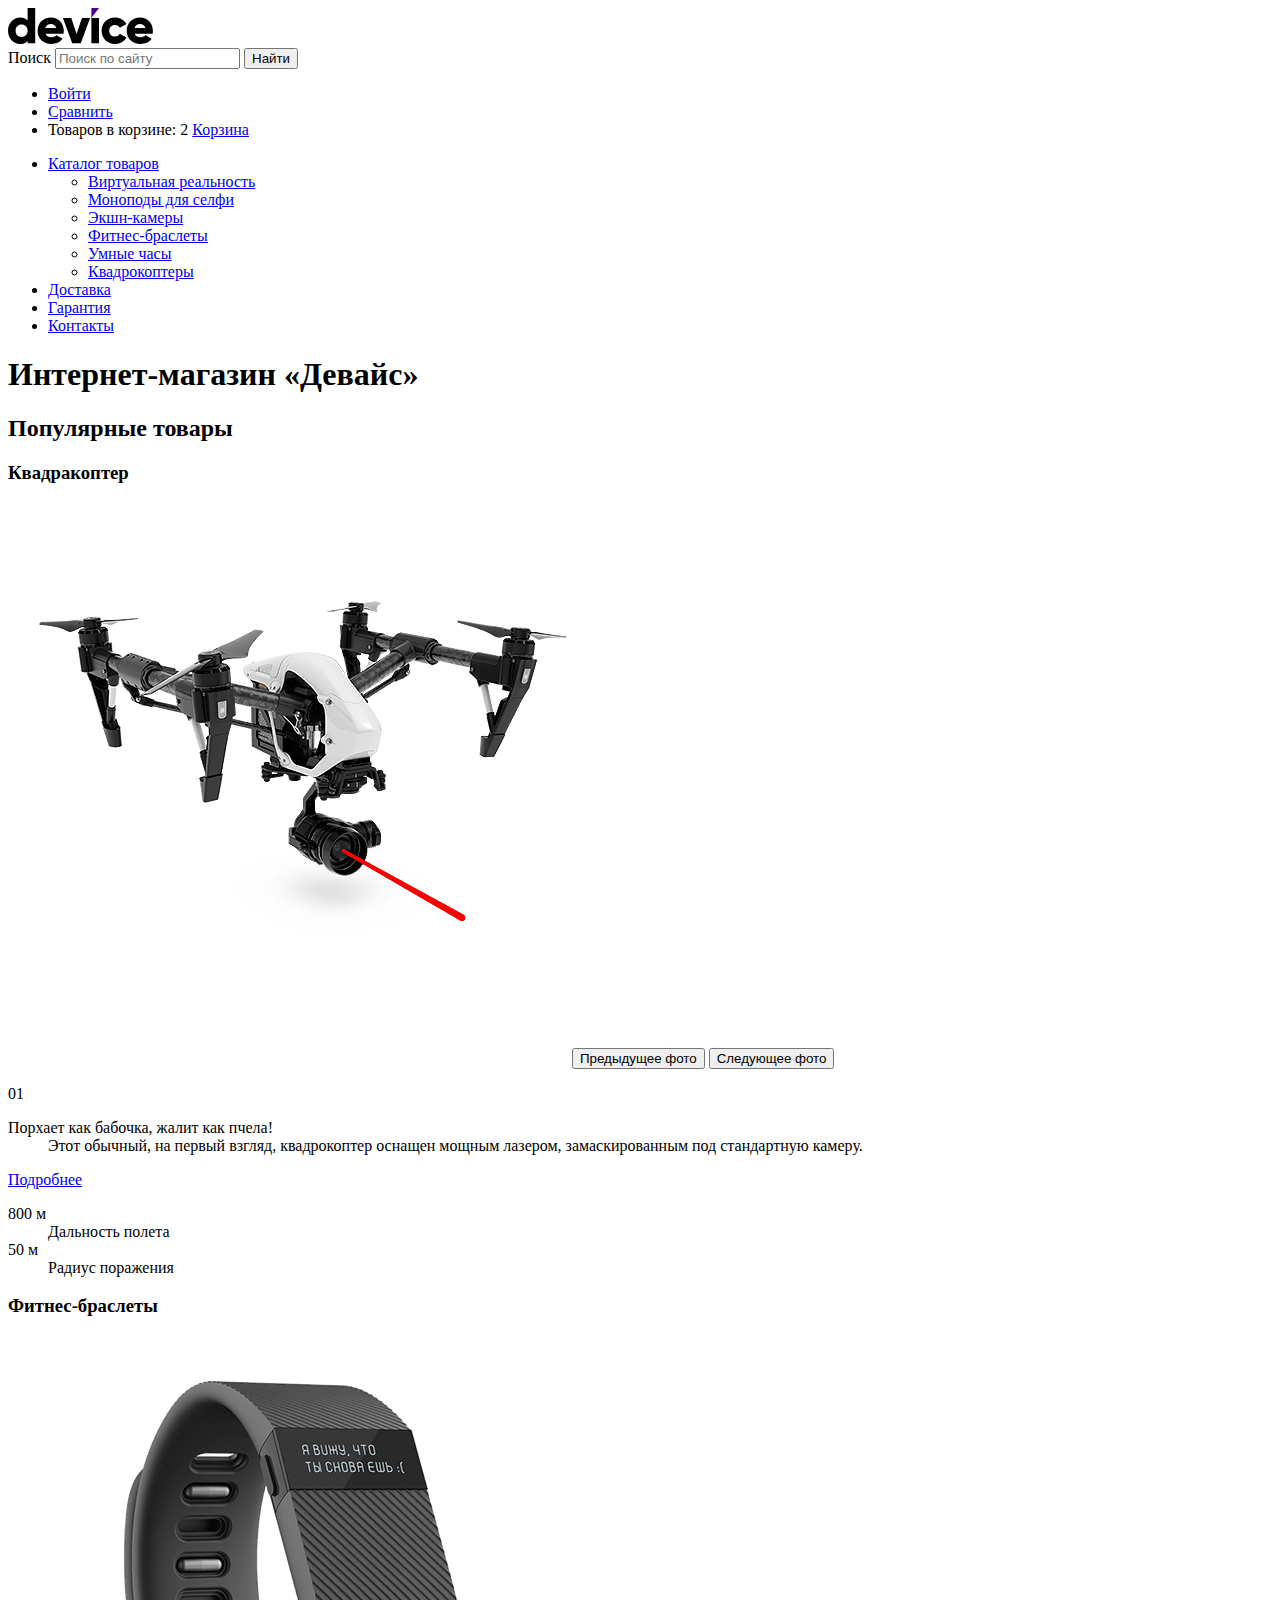
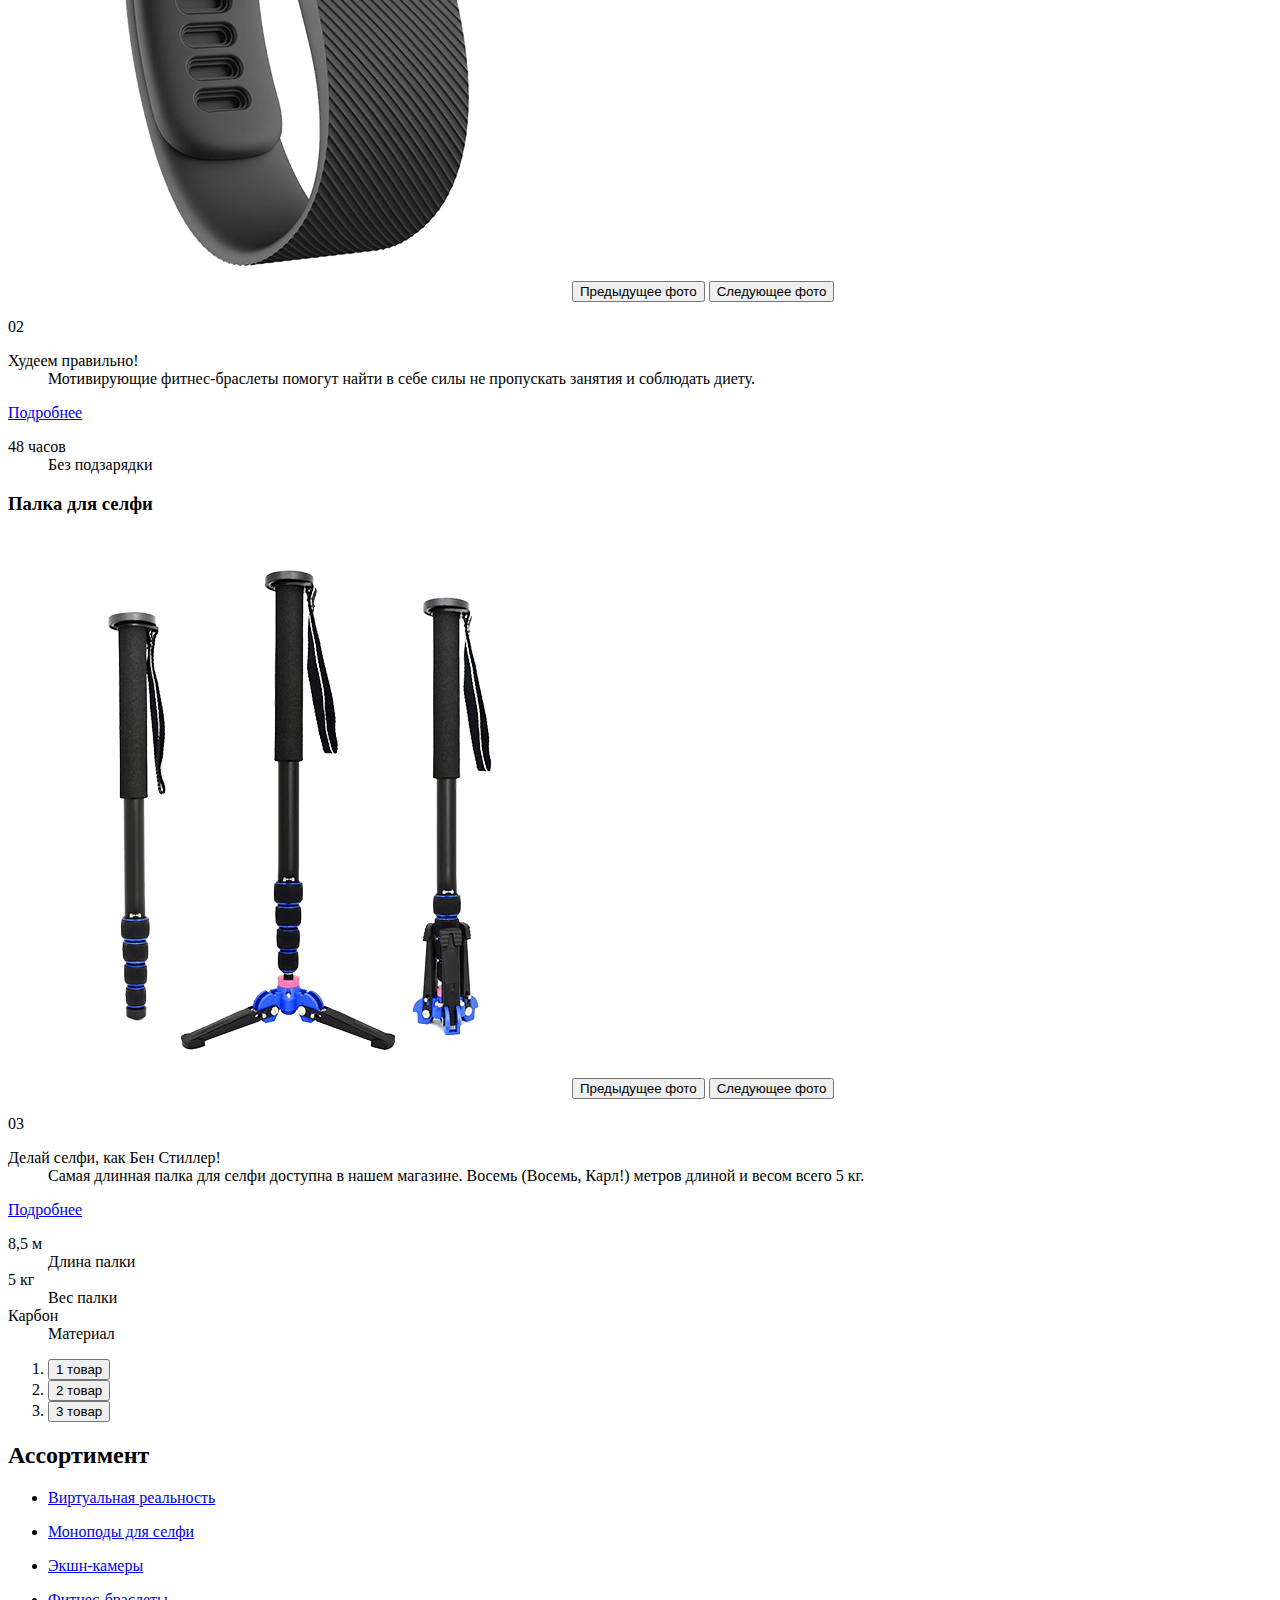
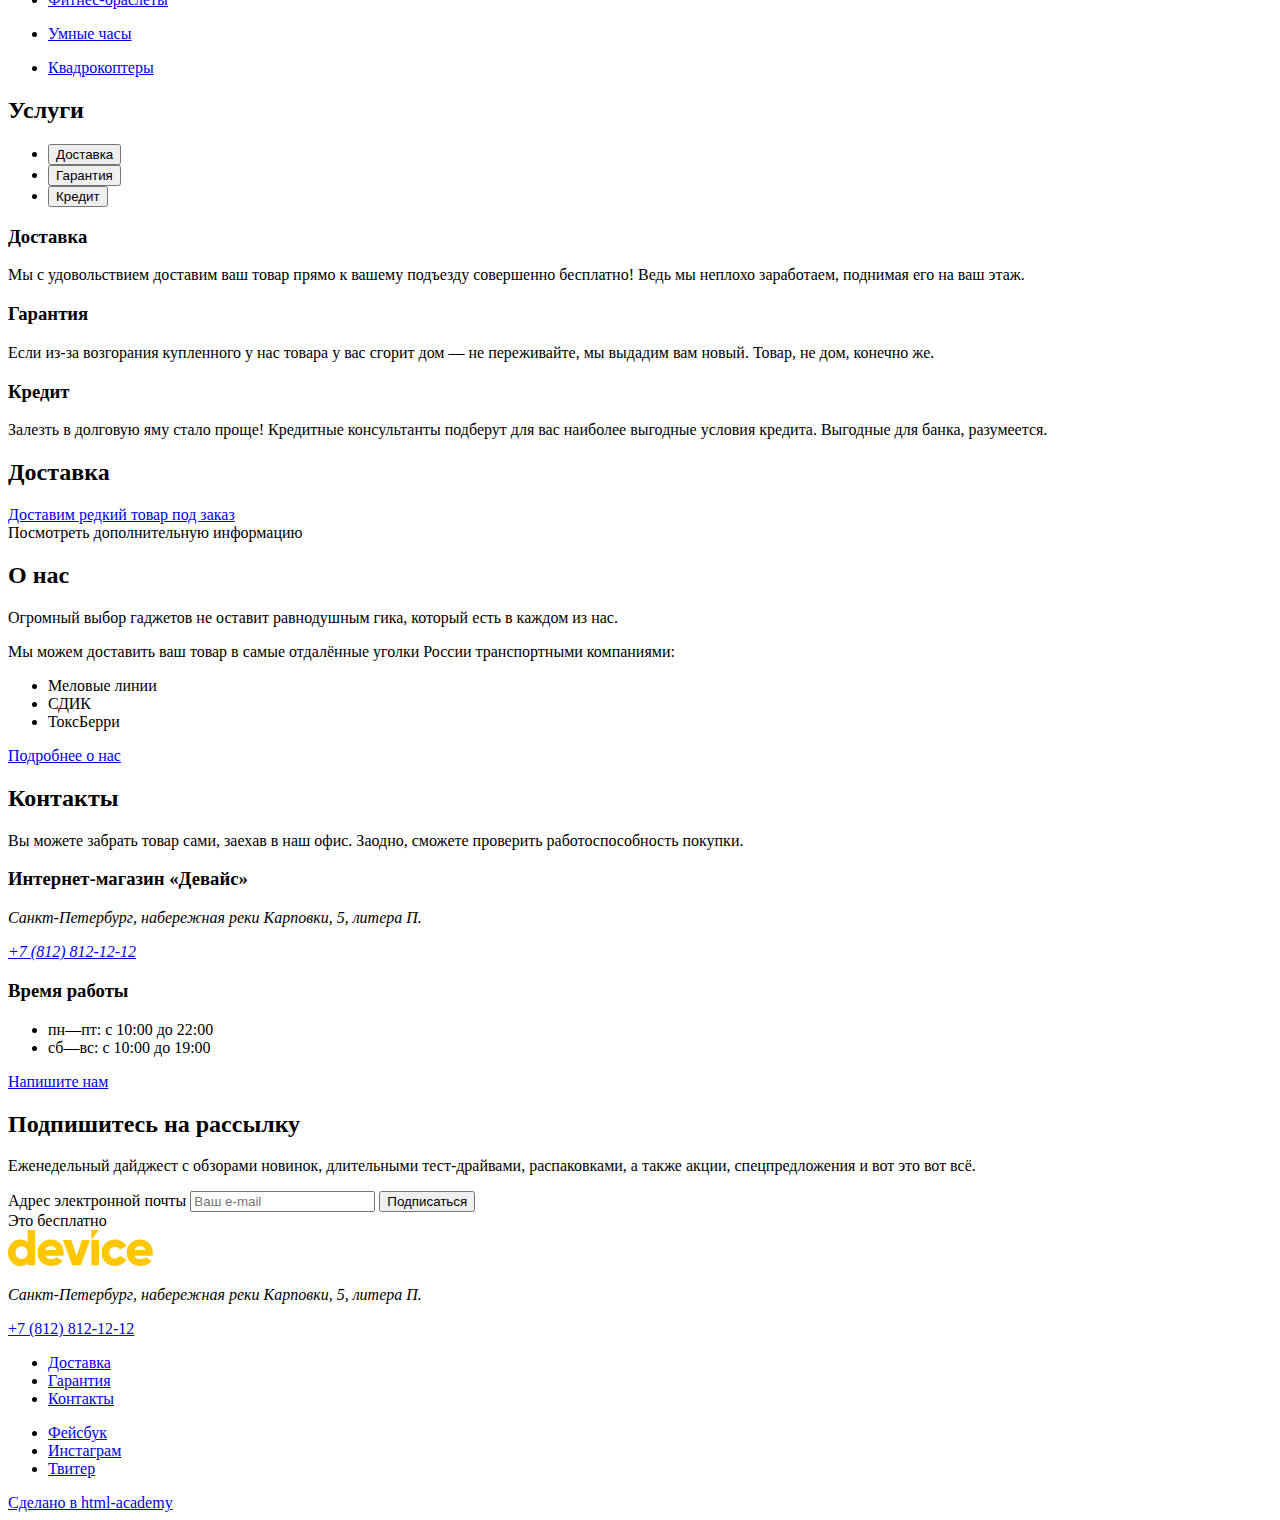
==== index.html @ a1a58273 "Графика для всех страниц" ====
<!DOCTYPE html>
<html lang="ru">

<head>
  <meta charset="utf-8">
  <title>HTML Academy: Девайс</title>
</head>

<body>
  <header class="page-header">
    <div class="header-logo">
      <img class="header-logo__img" src="images/icon/logo.svg" width="145" height="36" alt="Device">
    </div>
    <form class="search-form" action="https://echo.htmlacademy.ru/" method="post">
      <label class="visually-hidden" for="search">Поиск</label>
      <input class="search-form__input" id="search" type="text" name="search-input" placeholder="Поиск по сайту">
      <button class="search-form__btn" type="submit">Найти</button>
    </form>
    <ul class="nav-user">
      <li class="nav-user__item">
        <a class="nav-user__link" href="#">Войти</a>
      </li>
      <li class="nav-user__item">
        <a class="nav-user__link" href="#">Сравнить</a>
      </li>
      <li class="nav-user__item">
        <span class="visually-hidden">Товаров в корзине:</span>
        <span class="nav-user__basket-count">2</span>
        <a class="nav-user__link" href="#">Корзина</a>
      </li>
    </ul>

    <nav class="main-nav">
      <ul class="main-nav__list">
        <li class="main-nav__item">
          <a class="main-nav__link" href="#">Каталог товаров</a>
          <ul class="sub-nav">
            <li class="sub-nav__item">
              <a class="sub-nav__link" href="#">Виртуальная реальность</a>
            </li>
            <li class="sub-nav__item">
              <a class="sub-nav__link" href="#">Моноподы для cелфи</a>
            </li>
            <li class="sub-nav__item">
              <a class="sub-nav__link" href="#">Экшн-камеры</a>
            </li>
            <li class="sub-nav__item">
              <a class="sub-nav__link" href="#">Фитнес-браслеты</a>
            </li>
            <li class="sub-nav__item">
              <a class="sub-navigation-link" href="#">Умные часы</a>
            </li>
            <li class="sub-nav__item">
              <a class="sub-nav__link" href="#">Квадрокоптеры</a>
            </li>
          </ul>
        </li>
        <li class="main-nav__item">
          <a class="main-nav__link" href="#">Доставка</a>
        </li>
        <li class="main-nav__item">
          <a class="main-nav__link" href="#">Гарантия</a>
        </li>
        <li class="main-nav__item">
          <a class="main-nav__link" href="#">Контакты</a>
        </li>
      </ul>
    </nav>
  </header>

  <main class="main">
    <h1 class="visually-hidden">Интернет-магазин «Девайс»</h1>

    <section class="product-slider">
      <h2 class="visually-hidden">Популярные товары</h2>

      <section class="slider-card">
        <h3 class="visually-hidden">Квадракоптер</h3>
        <div class="slider-card__galery">
          <img class="slider-card__img" src="images/item/quadrocopter.png" width="560" height="560" alt="квадрокоптер">
          <button class="slider-card__btn slider-card__btn_prev" type="button">
            <span class="visually-hidden">Предыдущее фото</span>
          </button>
          <button class="slider-card__btn slider-card__btn_next" type="button">
            <span class="visually-hidden">Следующее фото</span>
          </button>
        </div>
        <div class="slider-card__info">
          <p class="slider-card__number">01</p>
          <dl class="slider-card__description">
            <dt>Порхает как бабочка, жалит как пчела!</dt>
            <dd>Этот обычный, на первый взгляд, квадрокоптер оснащен мощным лазером, замаскированным под стандартную
              камеру.</dd>
          </dl>

          <a class="slider-card__link btn" href="#">Подробнее</a>

          <dl class="slider-card__feature">
            <dt>800 м</dt>
            <dd>Дальность полета</dd>
            <dt>50 м</dt>
            <dd>Радиус поражения</dd>
          </dl>
        </div>
      </section>

      <section class="slider-card">
        <h3 class="visually-hidden">Фитнес-браслеты</h3>
        <div class="slider-card__galery">
          <img class="slider-card__img" src="images/item/watch.png" width="560" height="560" alt="Фитнес-браслет">
          <button class="slider-card__btn slider-card__btn_prev" type="button">
            <span class="visually-hidden">Предыдущее фото</span>
          </button>
          <button class="slider-card__btn slider-card__btn_next" type="button">
            <span class="visually-hidden">Следующее фото</span>
          </button>
        </div>
        <div class="slider-card__info">
          <p class="slider-card__number">02</p>
          <dl class="slider-card__description">
            <dt>Худеем правильно!</dt>
            <dd>Мотивирующие фитнес-браслеты помогут найти в себе силы не пропускать занятия и соблюдать диету.</dd>
          </dl>

          <a class="slider-card__link btn" href="#">Подробнее</a>

          <dl class="slider-card__feature">
            <dt>48 часов</dt>
            <dd>Без подзарядки</dd>
          </dl>
        </div>
      </section>

      <section class="slider-card">
        <h3 class="visually-hidden">Палка для селфи</h3>
        <div class="slider-card__galery">
          <img class="slider-card__img" src="images/item/selfie-stick.png" width="560" height="560" alt="Селфи-палка">
          <button class="slider-card__btn slider-card__btn_prev" type="button">
            <span class="visually-hidden">Предыдущее фото</span>
          </button>
          <button class="slider-card__btn slider-card__btn_next" type="button">
            <span class="visually-hidden">Следующее фото</span>
          </button>
        </div>
        <div class="slider-card__info">
          <p class="slider-card__number">03</p>
          <dl class="slider-card__description">
            <dt>Делай селфи, как Бен Стиллер! </dt>
            <dd>Самая длинная палка для селфи доступна в нашем магазине. Восемь (Восемь, Карл!) метров длиной и весом
              всего 5 кг.</dd>
          </dl>

          <a class="slider-card__link" href="#">Подробнее</a>

          <dl class="slider-card__feature">
            <dt>8,5 м</dt>
            <dd>Длина палки</dd>
            <dt>5 кг</dt>
            <dd>Вес палки</dd>
            <dt>Карбон</dt>
            <dd>Материал</dd>
          </dl>
        </div>
      </section>

      <div class="product-slider__nav">
        <ol class="product-slider__pagination">
          <li class="product-slider__pagination-item">
            <button class="product-slider__pagination-btn product-slider__pagination-btn_active" type="button">
              <span class="visually-hidden">1 товар</span>
            </button>
          </li>
          <li class="product-slider__pagination-item">
            <button class="product-slider__pagination-btn" type="button">
              <span class="visually-hidden">2 товар</span>
            </button>
          </li>
          <li class="product-slider__pagination-item">
            <button class="product-slider__pagination-btn" type="button">
              <span class="visually-hidden">3 товар</span>
            </button>
          </li>
        </ol>
      </div>
    </section>

    <section class="assortiment">
      <h2 class="visually-hidden">Ассортимент</h2>
      <ul class="assortiment__list">
        <li class="assortiment__item">
          <a class="assortiment__link" href="#">
            <p class="assortiment__text">Виртуальная реальность</p>
          </a>
        </li>
        <li class="assortiment__item">
          <a class="assortiment__link" href="#">
            <p class="assortiment__text">Моноподы для селфи</p>
          </a>
        </li>
        <li class="assortiment__item">
          <a class="assortiment__link" href="#">
            <p class="assortiment__text">Экшн-камеры</p>
          </a>
        </li>
        <li class="assortiment__item">
          <a class="assortiment__link" href="#">
            <p class="assortiment__text">Фитнес-браслеты</p>
          </a>
        </li>
        <li class="assortiment__item">
          <a class="assortiment__link" href="#">
            <p class="assortiment__text">Умные часы</p>
          </a>
        </li>
        <li class="assortiment__item">
          <a class="assortiment__link" href="#">
            <p class="assortiment__text">Квадрокоптеры</p>
          </a>
        </li>
      </ul>
    </section>

    <section class="services">
      <h2 class="visually-hidden">Услуги</h2>
      <ul class="services__list">
        <li class="services__item">
          <button class="services__btn services__btn_active" type="button">Доставка</button>
        </li>
        <li class="services__item">
          <button class="services__btn" type="button">Гарантия</button>
        </li>
        <li class="services__item">
          <button class="services__btn" type="button">Кредит</button>
        </li>
      </ul>

      <div class="services__content">
        <section class="service-about">
          <h3 class="service-about__title">Доставка</h3>
          <p class="service-about__text">Мы с удовольствием доставим ваш товар прямо к вашему подъезду совершенно
            бесплатно! Ведь мы неплохо заработаем, поднимая его на ваш этаж.</p>
        </section>
        <section class="service-about">
          <h3 class="service-about__title">Гарантия</h3>
          <p class="service-about__text">Если из-за возгорания купленного у нас товара у вас сгорит дом — не
            переживайте, мы выдадим вам новый. Товар, не дом, конечно же.</p>
        </section>
        <section class="service-about">
          <h3 class="service-about__title">Кредит</h3>
          <p class="service-about__text">Залезть в долговую яму стало проще! Кредитные консультанты подберут для вас
            наиболее выгодные условия кредита. Выгодные для банка, разумеется.</p>
        </section>
      </div>
    </section>

    <section class="delivery">
      <h2 class="visually-hidden">Доставка</h2>
      <a class="delivery__btn" href="#">Доставим редкий товар под заказ</a>
      <div class="delivery__info-icon">
        <span class="visually-hidden">Посмотреть дополнительную информацию</span>
      </div>
    </section>

    <section class="about-us">
      <h2 class="about-us__title">О нас</h2>
      <p class="about-us__text">Огромный выбор гаджетов не оставит равнодушным гика, который есть в каждом из нас.</p>
      <p class="about-us__text">Мы можем доставить ваш товар в самые отдалённые уголки России транспортными компаниями:
      </p>
      <ul class="about-us__list">
        <li class="about-us__item">Меловые линии</li>
        <li class="about-us__item">СДИК</li>
        <li class="about-us__item">ТоксБерри</li>
      </ul>
      <a class="about-us__link btn" href="#">Подробнее о нас</a>
    </section>

    <section class="contacts">
      <h2 class="contacts__title">Контакты</h2>
      <p class="contacts__text">Вы можете забрать товар сами, заехав в наш офис. Заодно, сможете проверить
        работоспособность покупки.</p>
      <h3 class="contacts__subtitle">Интернет-магазин «Девайс»</h3>
      <address class="contacts__address">
        <p class="contacts__text">Санкт-Петербург, набережная реки Карповки, 5, литера П.</p>
        <a class="contacts__phone" href="tel:88128121212">+7 (812) 812-12-12</a>
      </address>
      <h3 class="contacts__subtitle">Время работы</h3>
      <ul class="contacts__schedule">
        <li class="contacts__schedule-item">пн—пт: с 10:00 до 22:00</li>
        <li class="contacts__schedule-item">сб—вс: с 10:00 до 19:00</li>
      </ul>
      <a class="contacts__link btn" href="#">Напишите нам</a>
    </section>

    <section class="subscription">
      <h2 class="subscription__title">Подпишитесь на рассылку</h2>
      <p class="subscription__text">Еженедельный дайджест с обзорами новинок, длительными тест-драйвами, распаковками, а
        также акции, спецпредложения и вот это вот всё.</p>
      <form class="subscription__form" action="https://echo.htmlacademy.ru/" method="post">
        <label class="visually-hidden" for="email">Адрес электронной почты</label>
        <input class="subscription__input" id="email" type="email" name="appointmet-email" placeholder="Ваш e-mail">
        <button class="subscription__btn" type="submit">Подписаться</button>
      </form>
      <span class="subscription__info">Это бесплатно</span>
    </section>
  </main>

  <footer class="page-footer">
    <div class="footer-logo">
      <img class="footer-logo__img" src="images/icon/logo-footer-2.svg" width="145" height="36" alt="Device">
    </div>

    <address class="footer-address">
      <p class="footer-address__text">Санкт-Петербург, набережная реки Карповки, 5, литера П.</p>
    </address>
    <a class="footer-contacts-phone" href="tel:88128121212">+7 (812) 812-12-12</a>
    <nav class="footer-nav">
      <ul class="footer-nav__list">
        <li class="footer-nav__item">
          <a class="footer-nav__link" href="#">Доставка</a>
        </li>
        <li class="footer-nav__item">
          <a class="footer-nav__link" href="#">Гарантия</a>
        </li>
        <li class="footer-nav__item">
          <a class="footer-nav__link" href="#">Контакты</a>
        </li>
      </ul>
    </nav>

    <ul class="footer-social">
      <li class="footer-social__item">
        <a class="footer-social__btn" href="https://www.facebook.com/htmlacademy">
          <span class="visually-hidden">Фейсбук</span>
        </a>
      </li>
      <li class="footer-social__tem">
        <a class="footer-social__btn" href="https://www.instagram.com/htmlacademy/">
          <span class="visually-hidden">Инстаграм</span>
        </a>
      </li>
      <li class="footer-social__item">
        <a class="footer-social__btn" href="https://twitter.com/htmlacademy_ru">
          <span class="visually-hidden">Твитер</span>
        </a>
      </li>
    </ul>

    <a class="logo-academy" href="https://htmlacademy.ru/">
      <span class="visually-hidden">Сделано в html-academy</span>
    </a>
  </footer>

</body>

</html>
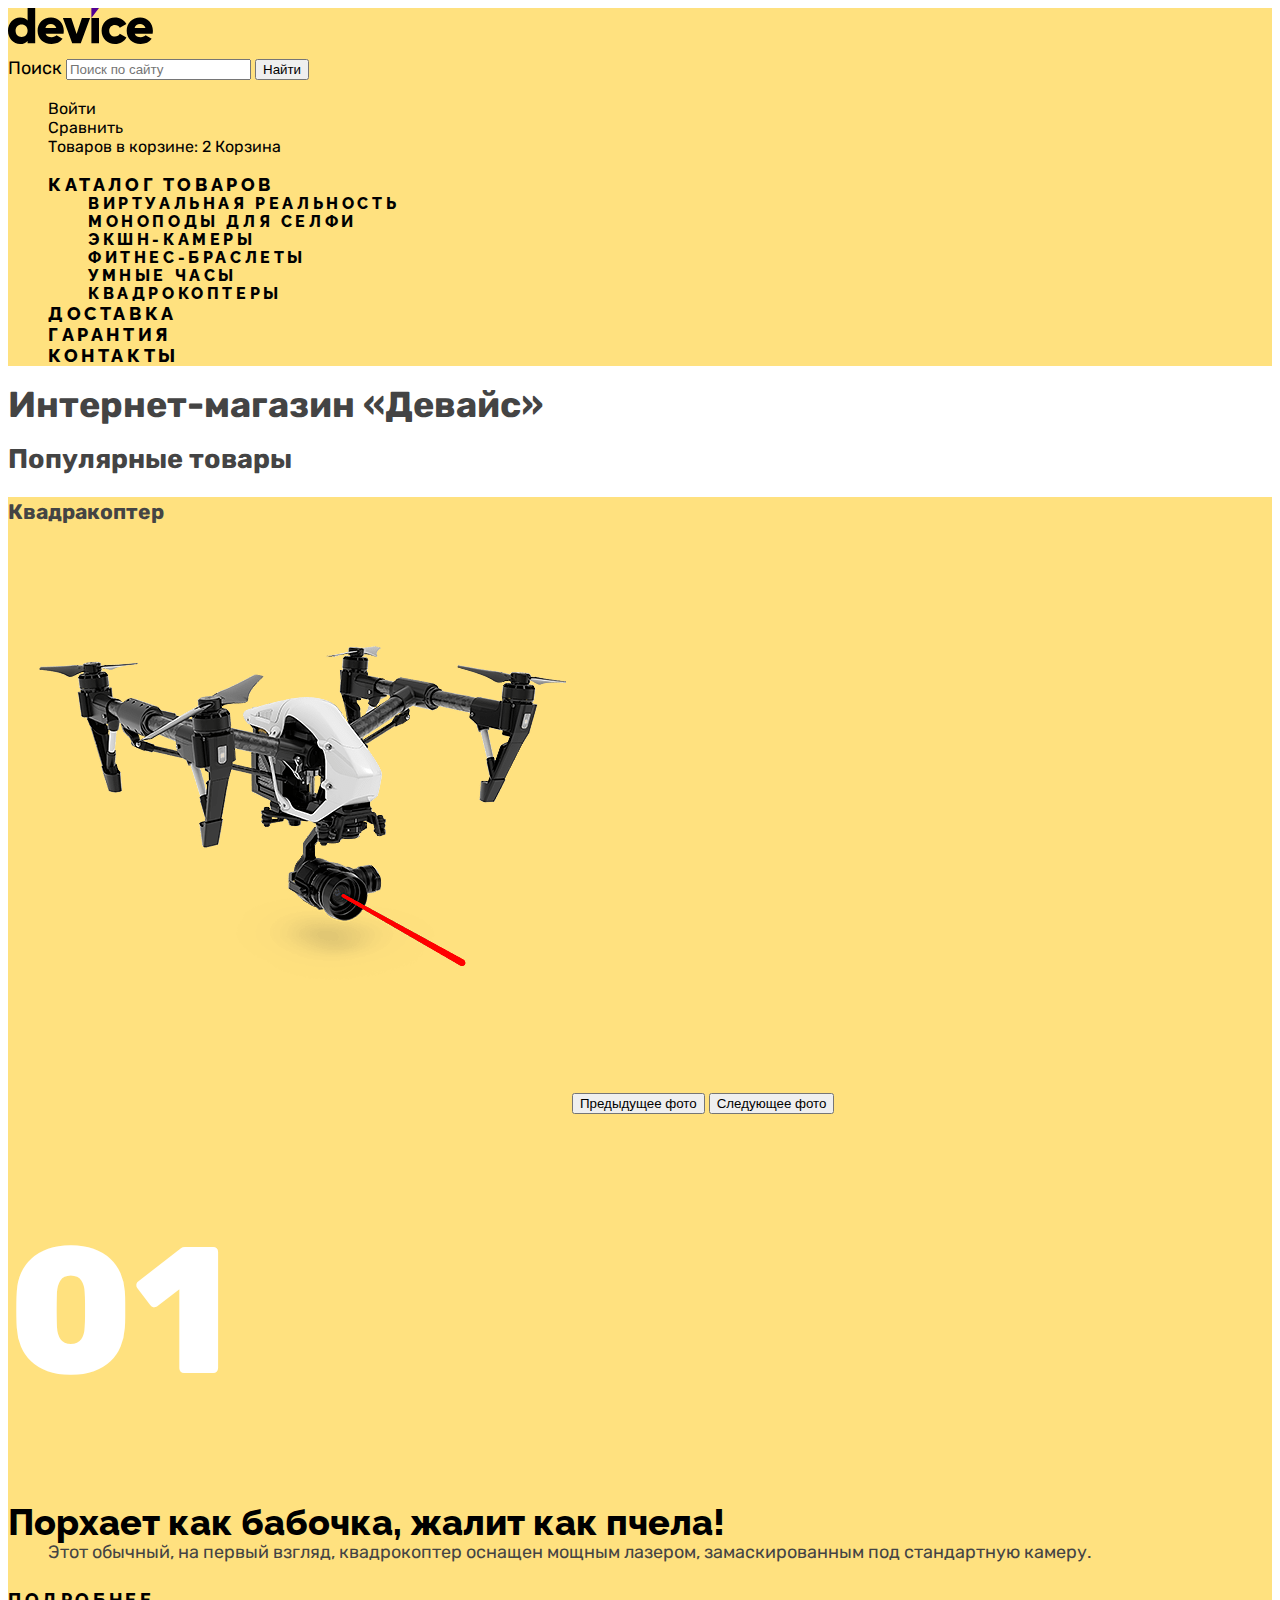
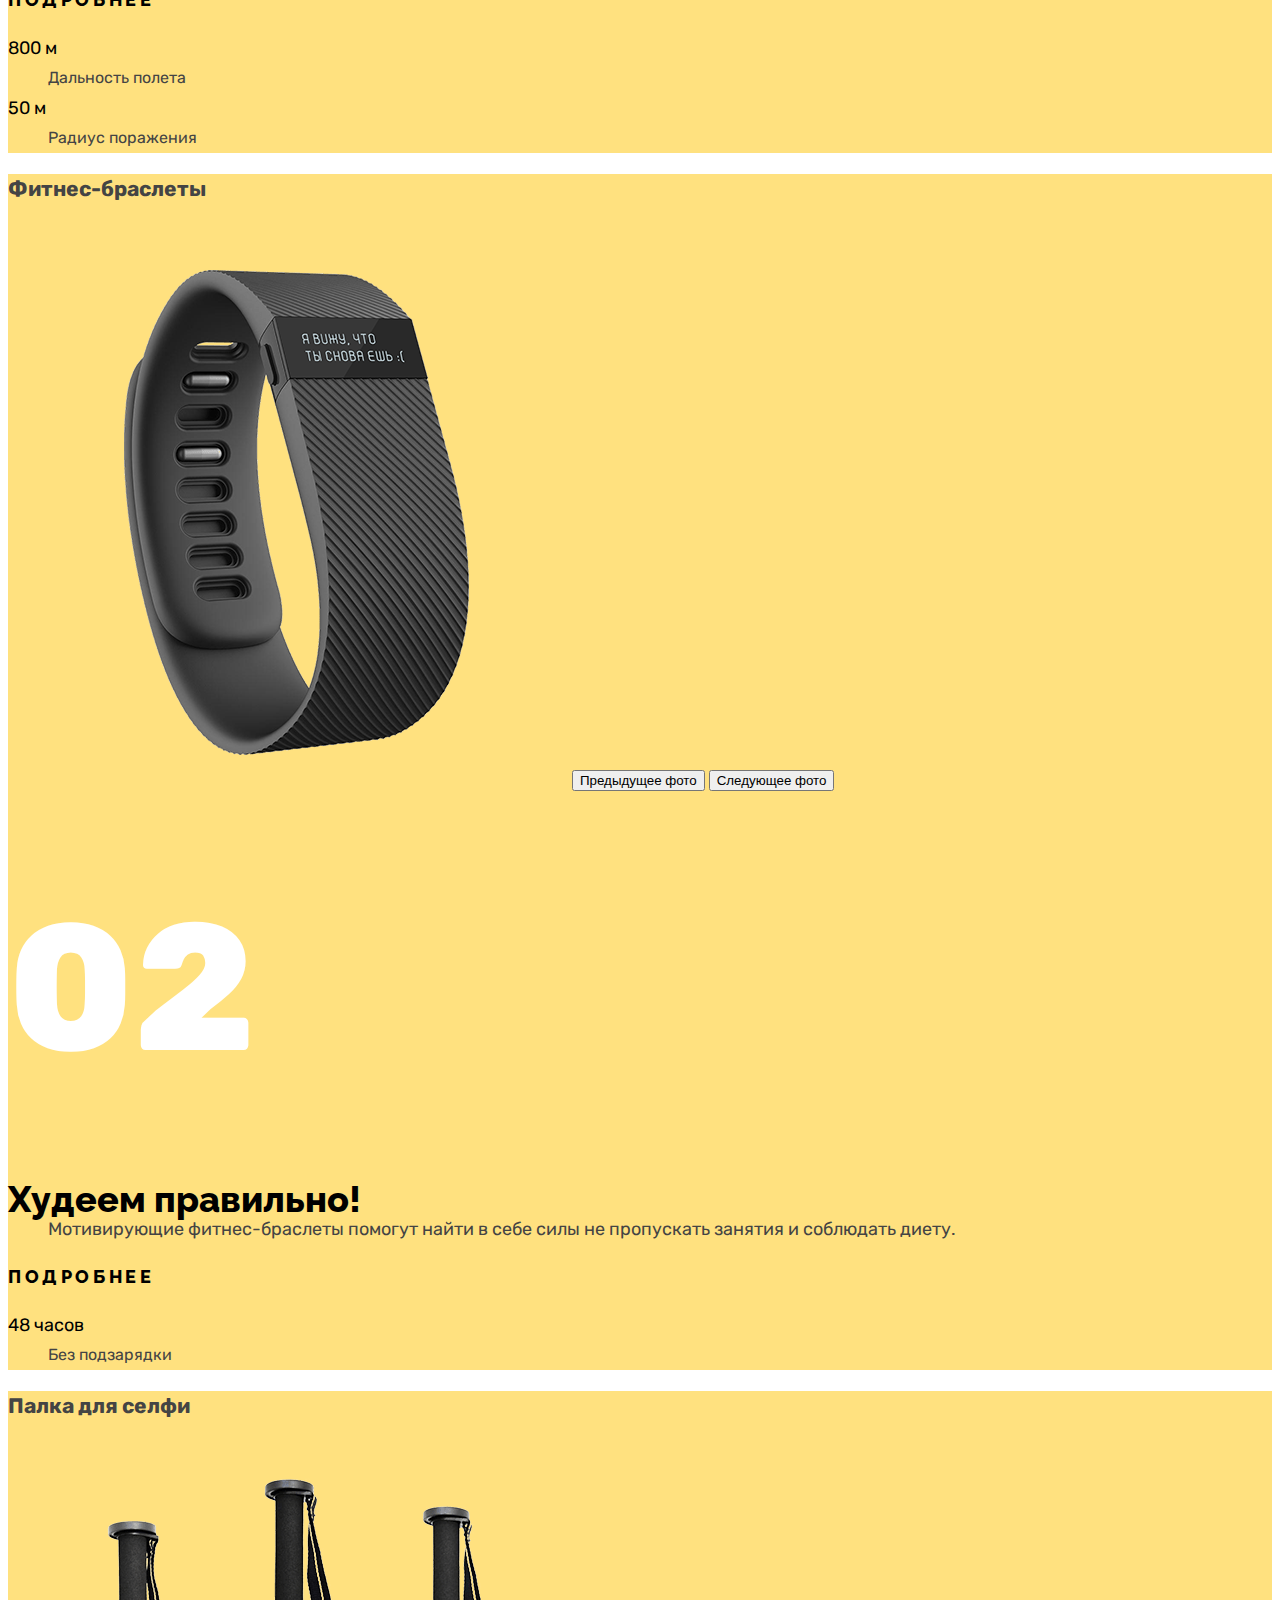
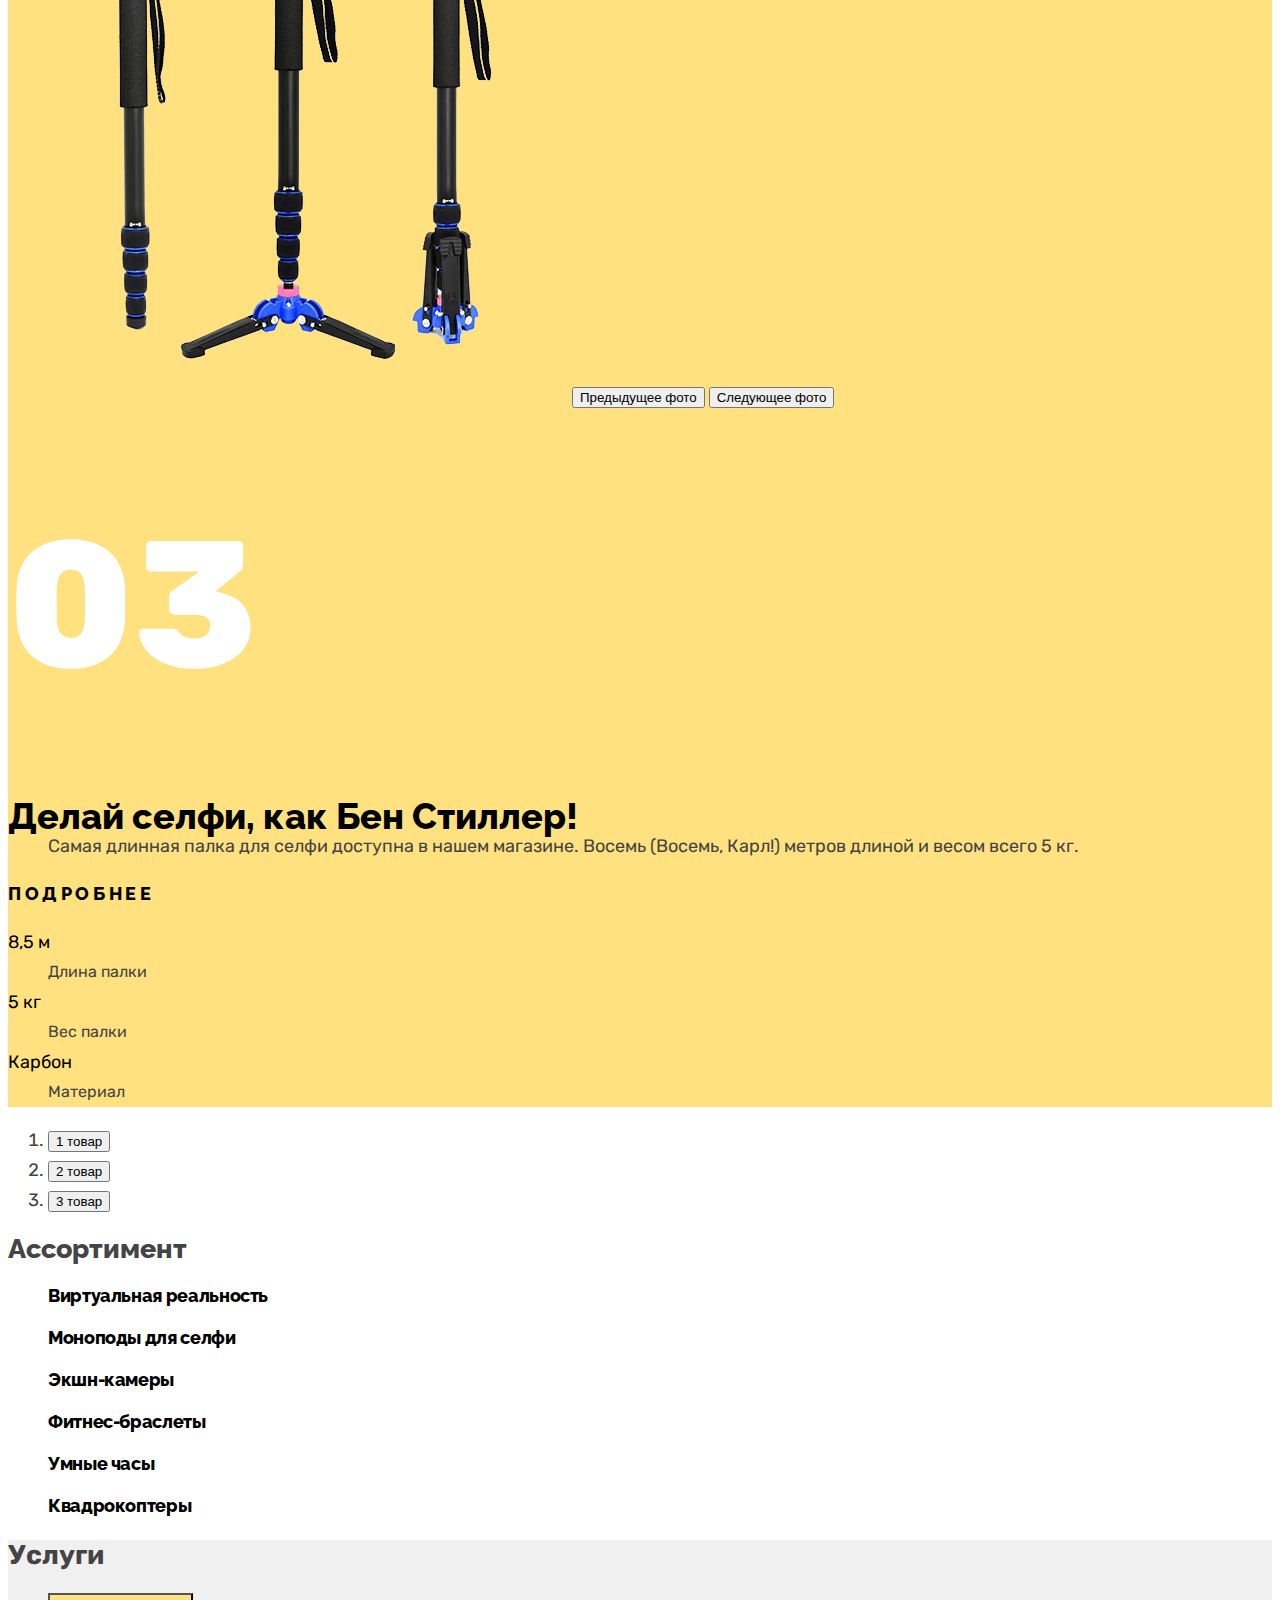
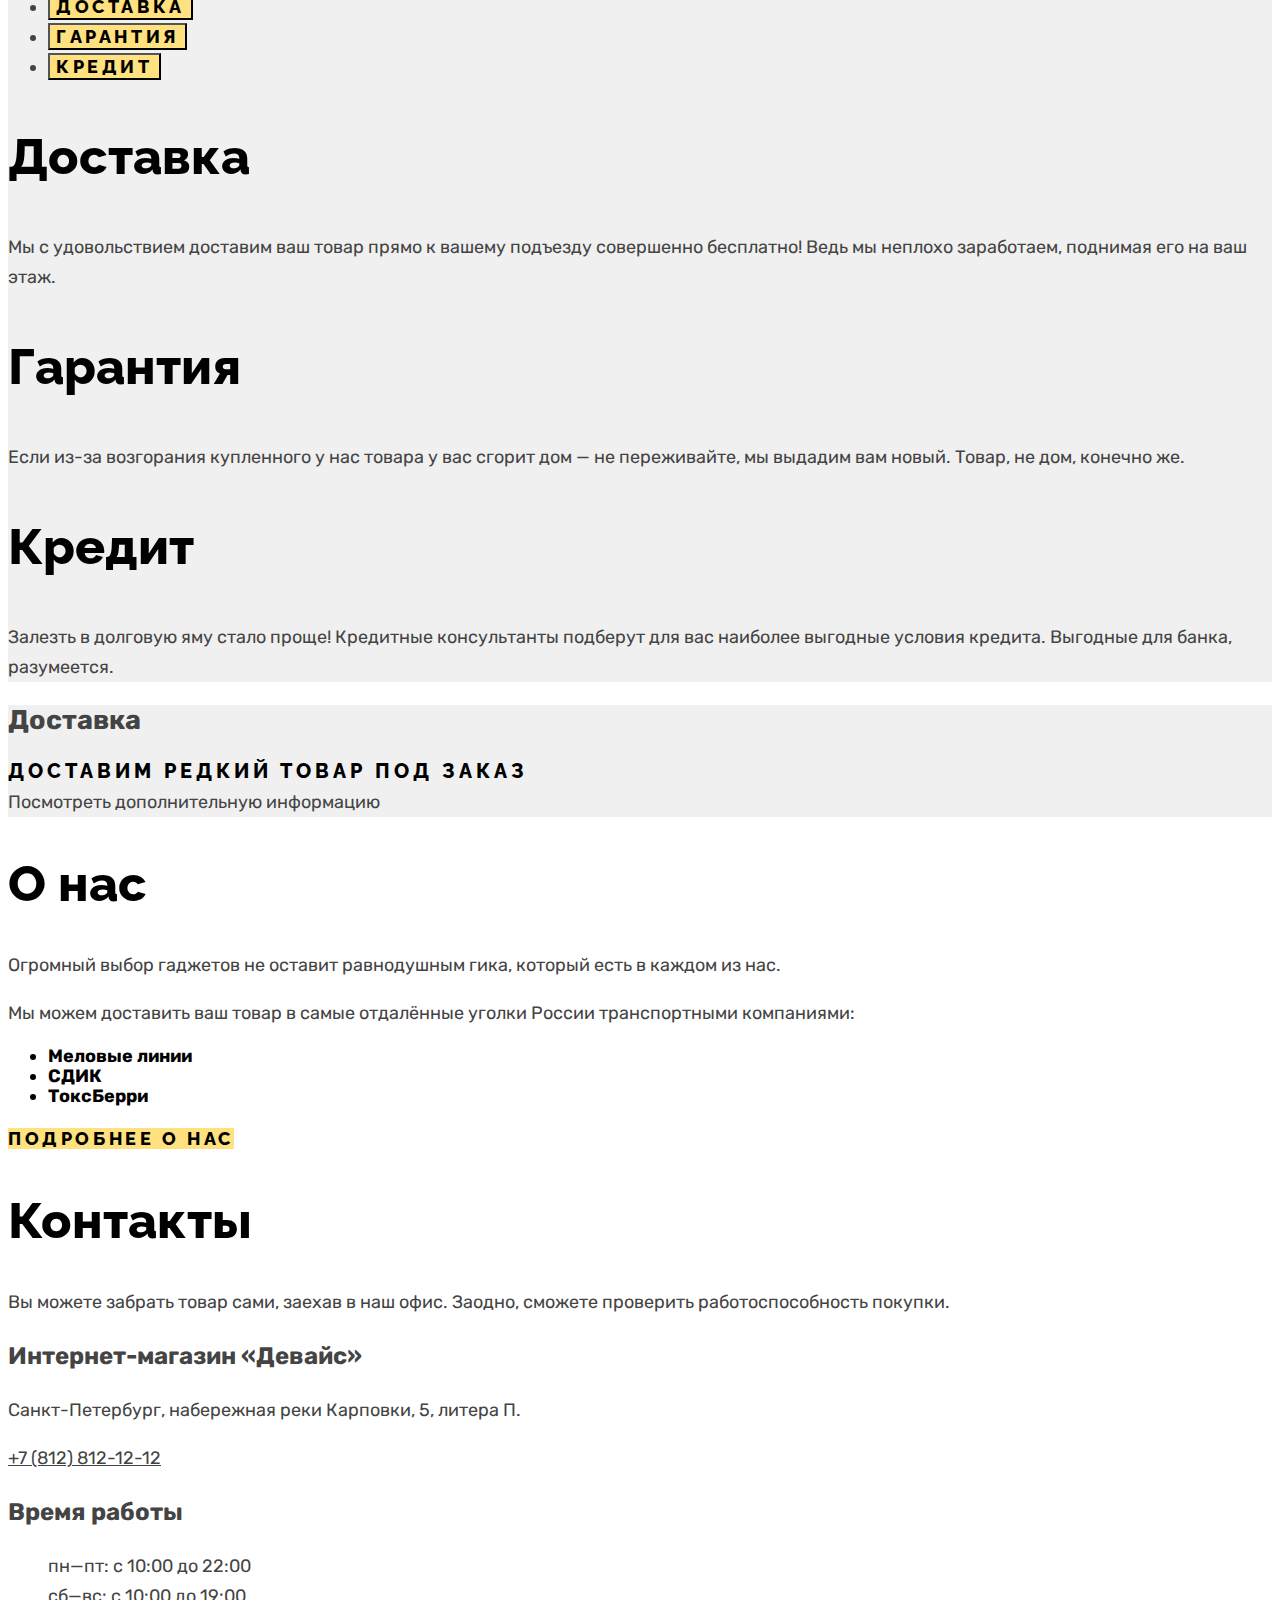
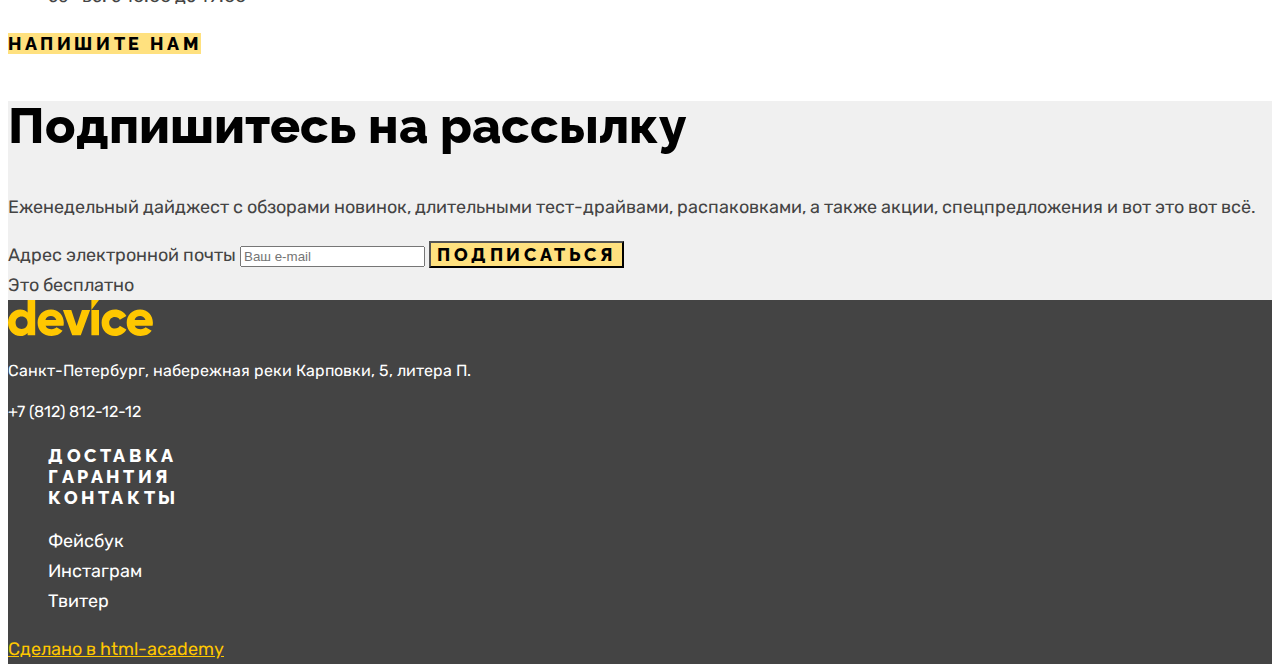
==== commit 196d97a4: "Базовая стилизация всех страниц" ====
--- a/index.html
+++ b/index.html
@@ -4,6 +4,7 @@
 <head>
   <meta charset="utf-8">
   <title>HTML Academy: Девайс</title>
+  <link rel="stylesheet" href="style/style.css">
 </head>
 
 <body>
@@ -48,7 +49,7 @@
               <a class="sub-nav__link" href="#">Фитнес-браслеты</a>
             </li>
             <li class="sub-nav__item">
-              <a class="sub-navigation-link" href="#">Умные часы</a>
+              <a class="sub-nav__link" href="#">Умные часы</a>
             </li>
             <li class="sub-nav__item">
               <a class="sub-nav__link" href="#">Квадрокоптеры</a>
@@ -88,7 +89,7 @@
         <div class="slider-card__info">
           <p class="slider-card__number">01</p>
           <dl class="slider-card__description">
-            <dt>Порхает как бабочка, жалит как пчела!</dt>
+            <dt class="slider-card__title title">Порхает как бабочка, жалит как пчела!</dt>
             <dd>Этот обычный, на первый взгляд, квадрокоптер оснащен мощным лазером, замаскированным под стандартную
               камеру.</dd>
           </dl>
@@ -118,7 +119,7 @@
         <div class="slider-card__info">
           <p class="slider-card__number">02</p>
           <dl class="slider-card__description">
-            <dt>Худеем правильно!</dt>
+            <dt class="slider-card__title title">Худеем правильно!</dt>
             <dd>Мотивирующие фитнес-браслеты помогут найти в себе силы не пропускать занятия и соблюдать диету.</dd>
           </dl>
 
@@ -145,12 +146,12 @@
         <div class="slider-card__info">
           <p class="slider-card__number">03</p>
           <dl class="slider-card__description">
-            <dt>Делай селфи, как Бен Стиллер! </dt>
+            <dt class="slider-card__title title">Делай селфи, как Бен Стиллер! </dt>
             <dd>Самая длинная палка для селфи доступна в нашем магазине. Восемь (Восемь, Карл!) метров длиной и весом
               всего 5 кг.</dd>
           </dl>
 
-          <a class="slider-card__link" href="#">Подробнее</a>
+          <a class="slider-card__link btn" href="#">Подробнее</a>
 
           <dl class="slider-card__feature">
             <dt>8,5 м</dt>
@@ -224,29 +225,29 @@
       <h2 class="visually-hidden">Услуги</h2>
       <ul class="services__list">
         <li class="services__item">
-          <button class="services__btn services__btn_active" type="button">Доставка</button>
+          <button class="services__btn services__btn_active btn" type="button">Доставка</button>
         </li>
         <li class="services__item">
-          <button class="services__btn" type="button">Гарантия</button>
+          <button class="services__btn btn" type="button">Гарантия</button>
         </li>
         <li class="services__item">
-          <button class="services__btn" type="button">Кредит</button>
+          <button class="services__btn btn" type="button">Кредит</button>
         </li>
       </ul>
 
       <div class="services__content">
         <section class="service-about">
-          <h3 class="service-about__title">Доставка</h3>
+          <h3 class="service-about__title title">Доставка</h3>
           <p class="service-about__text">Мы с удовольствием доставим ваш товар прямо к вашему подъезду совершенно
             бесплатно! Ведь мы неплохо заработаем, поднимая его на ваш этаж.</p>
         </section>
         <section class="service-about">
-          <h3 class="service-about__title">Гарантия</h3>
+          <h3 class="service-about__title title">Гарантия</h3>
           <p class="service-about__text">Если из-за возгорания купленного у нас товара у вас сгорит дом — не
             переживайте, мы выдадим вам новый. Товар, не дом, конечно же.</p>
         </section>
         <section class="service-about">
-          <h3 class="service-about__title">Кредит</h3>
+          <h3 class="service-about__title title">Кредит</h3>
           <p class="service-about__text">Залезть в долговую яму стало проще! Кредитные консультанты подберут для вас
             наиболее выгодные условия кредита. Выгодные для банка, разумеется.</p>
         </section>
@@ -262,7 +263,7 @@
     </section>
 
     <section class="about-us">
-      <h2 class="about-us__title">О нас</h2>
+      <h2 class="about-us__title title">О нас</h2>
       <p class="about-us__text">Огромный выбор гаджетов не оставит равнодушным гика, который есть в каждом из нас.</p>
       <p class="about-us__text">Мы можем доставить ваш товар в самые отдалённые уголки России транспортными компаниями:
       </p>
@@ -275,7 +276,7 @@
     </section>
 
     <section class="contacts">
-      <h2 class="contacts__title">Контакты</h2>
+      <h2 class="contacts__title title">Контакты</h2>
       <p class="contacts__text">Вы можете забрать товар сами, заехав в наш офис. Заодно, сможете проверить
         работоспособность покупки.</p>
       <h3 class="contacts__subtitle">Интернет-магазин «Девайс»</h3>
@@ -292,13 +293,13 @@
     </section>
 
     <section class="subscription">
-      <h2 class="subscription__title">Подпишитесь на рассылку</h2>
+      <h2 class="subscription__title title">Подпишитесь на рассылку</h2>
       <p class="subscription__text">Еженедельный дайджест с обзорами новинок, длительными тест-драйвами, распаковками, а
         также акции, спецпредложения и вот это вот всё.</p>
       <form class="subscription__form" action="https://echo.htmlacademy.ru/" method="post">
         <label class="visually-hidden" for="email">Адрес электронной почты</label>
         <input class="subscription__input" id="email" type="email" name="appointmet-email" placeholder="Ваш e-mail">
-        <button class="subscription__btn" type="submit">Подписаться</button>
+        <button class="subscription__btn btn" type="submit">Подписаться</button>
       </form>
       <span class="subscription__info">Это бесплатно</span>
     </section>
@@ -333,7 +334,7 @@
           <span class="visually-hidden">Фейсбук</span>
         </a>
       </li>
-      <li class="footer-social__tem">
+      <li class="footer-social__item">
         <a class="footer-social__btn" href="https://www.instagram.com/htmlacademy/">
           <span class="visually-hidden">Инстаграм</span>
         </a>
--- a/style/style.css
+++ b/style/style.css
@@ -0,0 +1,444 @@
+
+@font-face {
+    font-family: "Raleway";
+    font-style: normal;
+    font-weight: 800;
+    src: url("../fonts/raleway/raleway-800.woff2") format("woff2");
+    font-display: swap;
+}
+
+ @font-face {
+    font-family: "Rubik";
+    font-style: normal;
+    font-weight: 400;
+    src: url("../fonts/rubik/rubik-400.woff2") format("woff2");
+    font-display: swap;
+ }
+
+ @font-face {
+    font-family: "Rubik";
+    font-style: normal;
+    font-weight: 700;
+    src: url("../fonts/rubik/rubik-700.woff2") format("woff2");
+    font-display: swap;
+ }
+
+   @font-face {
+    font-family: "Rubik";
+    font-style: normal;
+    font-weight: 800;
+    src: url("../fonts/rubik/rubik-800.woff2") format("woff2");
+    font-display: swap;
+}
+
+body {
+    font-family: "Rubik", sans-serif;
+    font-weight: 400;
+    font-size: 18px;
+    line-height: 30px;
+    color: #444444;
+    background-color: #FFFFFF;
+}
+
+.btn {
+    font-family: "Raleway", sans-serif;
+    font-weight: 800;
+    font-size: 18px;
+    line-height: 21px;
+    letter-spacing: 0.2em;
+    text-transform: uppercase;
+    text-decoration: none;
+    text-align: center;
+    color: #000000;
+    background-color: #FFE17F;
+}
+
+.title {
+    font-family: "Raleway", sans-serif;
+    font-weight: 800;
+    font-size: 50px;
+    line-height: 50px;
+}
+
+.page-header {
+    color: #000000;
+    background-color: #FFE17F;
+}
+
+.nav-user {
+    font-size: 16px;
+    line-height: 19px;
+}
+
+.nav-user__item  {
+    list-style: none;
+}
+
+.nav-user__link {
+    text-decoration: none;
+    color: #000000;
+}
+
+.main-nav {
+    font-family: "Raleway", sans-serif;
+    font-weight: 800;
+    line-height: 21px;
+    text-transform: uppercase;
+    letter-spacing: 0.2em;
+}
+
+.main-nav__item {
+    list-style: none;
+}
+
+.main-nav__link {
+    text-decoration: none;
+    color: #000000;
+}
+
+.sub-nav {
+    font-size: 16px;
+    line-height: 18px;
+    color: #000000;
+}
+
+.sub-nav__item {
+    list-style: none; 
+}
+
+.sub-nav__link {
+    text-decoration: none;
+    color: #000000;
+}
+
+.slider-card {
+    color: #444444;
+    background-color: #FFE17F;
+}
+
+.slider-card__number {
+    font-family: "Rubik", sans-serif;
+    font-style: normal;
+    font-weight: 800;
+    font-size: 180px;
+    line-height: 30px;
+    color: #FFFFFF;
+}
+
+.slider-card__description dd {
+    color: #444444;
+}
+
+.slider-card__title {
+    font-family: "Raleway", sans-serif;
+    font-weight: 800;
+    font-size: 36px;
+    line-height: 30px;
+    color: #000000;
+}
+
+.main-nav__item {
+    color: #444444;
+}
+
+.slider-card__feature dt {
+    color: #000000;
+}
+
+.slider-card__feature dd {
+    font-size: 16px;
+}
+
+.assortiment {
+    font-family: "Raleway", sans-serif;
+    font-weight: 800;
+    font-size: 18px;
+    line-height: 24px;
+}
+
+.assortiment__list {
+    list-style: none;  
+}
+
+.assortiment__link {
+    text-decoration: none;
+}
+
+.assortiment__text {
+    letter-spacing: -0.02em;
+    color: #000000;
+}
+
+.services {
+    color: #444444;
+    background-color: #F0F0F0;
+}
+
+.service-about__title {
+    color: #000000;
+}
+
+.delivery {
+    color: #444444;
+    background-color: #F0F0F0;
+} 
+
+.delivery__btn {
+    font-family: "Raleway", sans-serif;
+    font-weight: 800;
+    font-size: 20px;
+    line-height: 23px;
+    text-align: center;
+    letter-spacing: 0.2em;
+    text-decoration: none;
+    text-transform: uppercase; 
+    color: #000000; 
+}
+
+.about-us__title {
+    color: #000000;
+}
+
+.about-us__list {
+    font-family: "Rubik", sans-serif;
+    font-weight: 700;
+    font-size: 18px;
+    line-height: 20px;
+    color: #000000;
+}
+
+.contacts__title {
+    color: #000000;
+}
+
+.contacts__subtitle {
+    font-family: "Rubik", sans-serif;
+    font-style: normal;
+    font-weight: 700;
+    font-size: 24px;
+    line-height: 30px;
+}
+
+.contacts__address {
+    font-style: normal;
+}
+
+.contacts__schedule {
+    list-style: none;
+}
+
+.contacts__phone {
+    color: #444444;
+}
+
+.subscription {
+    color: #444444;
+    background-color: #F0F0F0;;
+}
+
+.subscription__title {
+    color: #000000;
+}
+
+.page-footer {
+    color: #FFFFFF;
+    background-color: #444444;
+}
+
+.footer-address {
+    font-size: 16px;
+    line-height: 19px;
+    font-style: normal;
+    color: #FFFFFF;
+}
+
+.footer-nav__list {
+    font-family: "Raleway", sans-serif;
+    font-weight: 800;
+    font-size: 18px;
+    line-height: 21px;
+    letter-spacing: 0.2em;
+    text-transform: uppercase;
+}
+
+.footer-nav__item {
+    list-style: none;
+}
+
+.footer-nav__link {
+    text-decoration: none;
+    color: #FFFFFF;
+}
+
+.footer-contacts-phone {
+    font-size: 16px;
+    text-decoration: none;
+    color: #FFFFFF;
+}
+
+.footer-social__item {
+    list-style: none;
+}
+
+.footer-social__btn {
+    text-decoration: none;
+    color: #FFFFFF;
+}
+
+.logo-academy {
+    color: #FFC700;
+}
+
+.breadcrumbs {
+    list-style: none;
+}
+
+.breadcrumbs__link {
+    font-size: 16px;
+    line-height: 19px;
+    text-decoration: none;
+    color: #000000;
+}
+
+.filters {
+    color: #000000;
+    background-color: #EBEBEB;
+}
+
+.filters__title {
+    font-family: "Raleway", sans-serif;
+    font-style: normal;
+    font-weight: 800;
+    font-size: 16px;
+    line-height: 19px;
+    letter-spacing: 0.2em;
+    text-transform: uppercase;
+    color: #000000;
+    background-color: #DCDCDC;
+}
+
+.filters-catalog__title {
+    font-weight: 700;
+    font-size: 18px;
+    line-height: 20px;
+    letter-spacing: -0.02em;
+    color: #000000;
+}
+
+.range__toggle-label {
+    font-size: 15px;
+    line-height: 18px;
+    text-align: center;
+}
+
+.control-list__item {
+    list-style: none;
+}
+
+.checkbox-control {
+    color: #000000;
+    font-size: 16px;
+    line-height: 19px;  
+}
+
+.control-radio__label {
+    font-size: 16px;
+    line-height: 19px;
+}
+
+.products-sort {
+    color: #000000;
+    background-color: #EBEBEB;
+}
+
+.products-sort__label {
+    font-family: "Raleway", sans-serif;
+    font-style: normal;
+    font-weight: 800;
+    font-size: 16px;
+    line-height: 19px;
+    letter-spacing: 0.2em;
+    text-transform: uppercase;
+    color: #000000;
+}
+
+.control-select {
+    font-style: normal;
+    font-weight: normal;
+    font-size: 16px;
+    line-height: 19px;
+    color: #000000;
+}
+
+.products__item {
+    list-style: none;
+}
+
+.product-card {
+    text-decoration: none;
+}
+
+.product-card__title {
+    font-family: "Rubik", sans-serif;
+    font-style: normal;
+    font-weight: 700;
+    font-size: 18px;
+    line-height: 24px;
+    letter-spacing: -0.02em;
+    color: #000000;
+}
+
+.product-card__price {
+    font-style: normal;
+    font-weight: normal;
+    font-size: 18px;
+    line-height: 21px;
+    color: #444444;
+}
+
+.products__show-more {
+    font-family: "Raleway", serif;
+    font-weight: 800;
+    font-size: 16px;
+    line-height: 19px;
+    align-items: center;
+    text-align: center;
+    letter-spacing: 0.2em;
+    text-transform: uppercase;
+    color: #000000;
+}
+
+.pagination {
+    color: #000000;
+    background-color: #EBEBEB;
+}
+
+.pagination__btn {
+    font-style: normal;
+    font-weight: 800;
+    font-size: 16px;
+    line-height: 19px;
+    align-items: center;
+    letter-spacing: 0.2em;
+    text-transform: uppercase;
+    text-decoration: none;
+    color: #000000;
+}
+
+.pagination__item {
+    list-style: none;
+}
+
+.pagination__link {
+    font-size: 16px;
+    line-height: 19px;
+    text-decoration: none;
+    text-align: center;
+    color: #444444;
+}
+
+
+
+
+
+
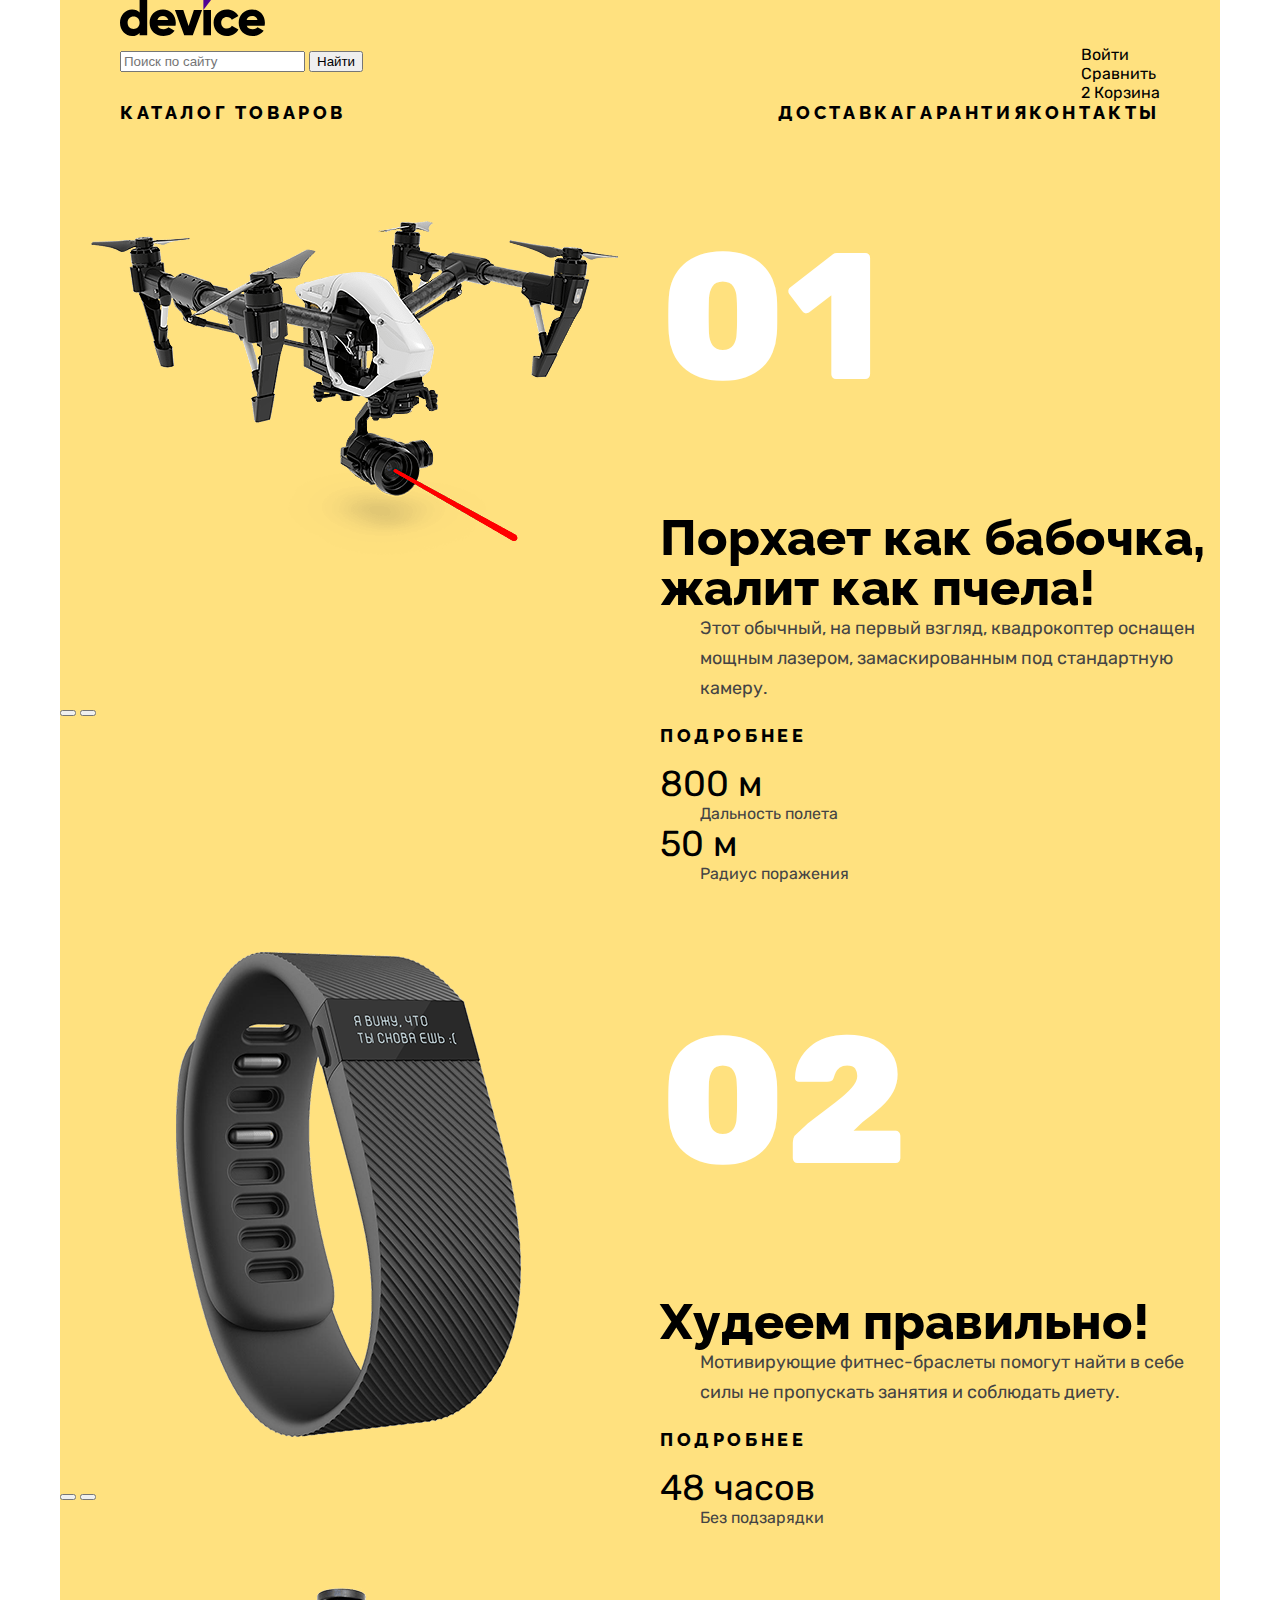
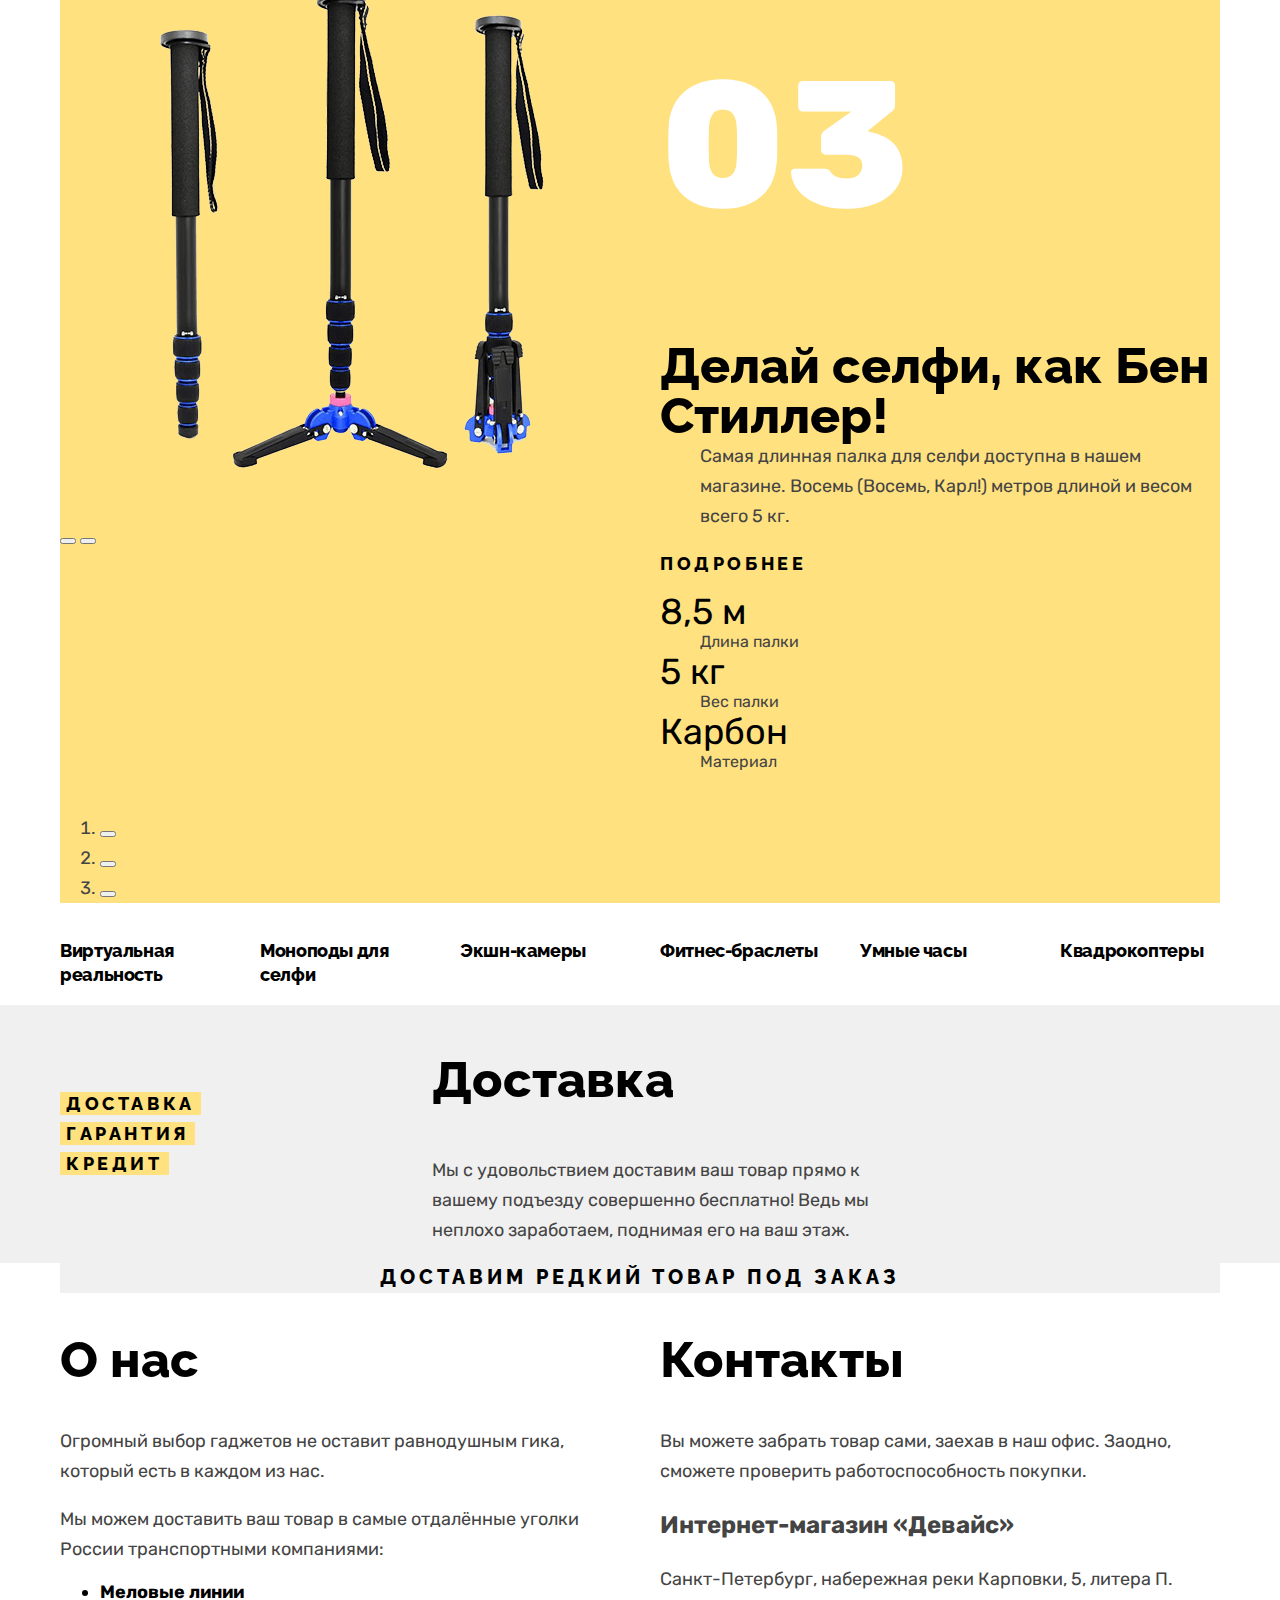
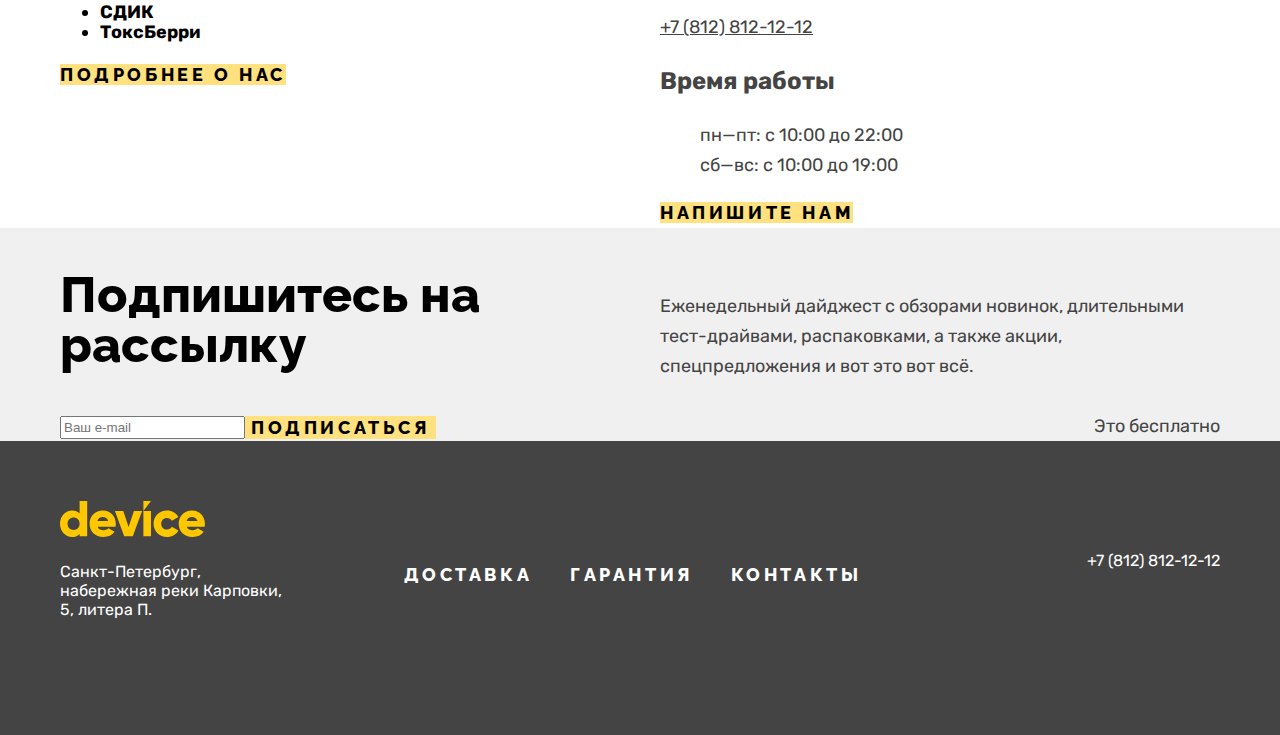
==== commit b268086e: "Сетка страницы и крупных блоков на флексах для главной страницы" ====
--- a/index.html
+++ b/index.html
@@ -8,32 +8,35 @@
 </head>
 
 <body>
-  <header class="page-header">
+  <header class="page-header page-container">
     <div class="header-logo">
       <img class="header-logo__img" src="images/icon/logo.svg" width="145" height="36" alt="Device">
     </div>
-    <form class="search-form" action="https://echo.htmlacademy.ru/" method="post">
-      <label class="visually-hidden" for="search">Поиск</label>
-      <input class="search-form__input" id="search" type="text" name="search-input" placeholder="Поиск по сайту">
-      <button class="search-form__btn" type="submit">Найти</button>
-    </form>
-    <ul class="nav-user">
-      <li class="nav-user__item">
-        <a class="nav-user__link" href="#">Войти</a>
-      </li>
-      <li class="nav-user__item">
-        <a class="nav-user__link" href="#">Сравнить</a>
-      </li>
-      <li class="nav-user__item">
-        <span class="visually-hidden">Товаров в корзине:</span>
-        <span class="nav-user__basket-count">2</span>
-        <a class="nav-user__link" href="#">Корзина</a>
-      </li>
-    </ul>
+
+    <div class="navigation">
+      <form class="search-form" action="https://echo.htmlacademy.ru/" method="post">
+        <label class="visually-hidden" for="search">Поиск</label>
+        <input class="search-form__input" id="search" type="text" name="search-input" placeholder="Поиск по сайту">
+        <button class="search-form__btn" type="submit">Найти</button>
+      </form>
+      <ul class="nav-user">
+        <li class="nav-user__item">
+          <a class="nav-user__link" href="#">Войти</a>
+        </li>
+        <li class="nav-user__item">
+          <a class="nav-user__link" href="#">Сравнить</a>
+        </li>
+        <li class="nav-user__item">
+          <span class="visually-hidden">Товаров в корзине:</span>
+          <span class="nav-user__basket-count">2</span>
+          <a class="nav-user__link" href="#">Корзина</a>
+        </li>
+      </ul>
+    </div>
 
     <nav class="main-nav">
       <ul class="main-nav__list">
-        <li class="main-nav__item">
+        <li class="main-nav__item main-nav__item_catalog">
           <a class="main-nav__link" href="#">Каталог товаров</a>
           <ul class="sub-nav">
             <li class="sub-nav__item">
@@ -70,9 +73,10 @@
   </header>
 
   <main class="main">
+
     <h1 class="visually-hidden">Интернет-магазин «Девайс»</h1>
 
-    <section class="product-slider">
+    <section class="product-slider page-container">
       <h2 class="visually-hidden">Популярные товары</h2>
 
       <section class="slider-card">
@@ -185,7 +189,7 @@
       </div>
     </section>
 
-    <section class="assortiment">
+    <section class="assortiment page-container">
       <h2 class="visually-hidden">Ассортимент</h2>
       <ul class="assortiment__list">
         <li class="assortiment__item">
@@ -222,39 +226,42 @@
     </section>
 
     <section class="services">
-      <h2 class="visually-hidden">Услуги</h2>
-      <ul class="services__list">
-        <li class="services__item">
-          <button class="services__btn services__btn_active btn" type="button">Доставка</button>
-        </li>
-        <li class="services__item">
-          <button class="services__btn btn" type="button">Гарантия</button>
-        </li>
-        <li class="services__item">
-          <button class="services__btn btn" type="button">Кредит</button>
-        </li>
-      </ul>
-
-      <div class="services__content">
-        <section class="service-about">
-          <h3 class="service-about__title title">Доставка</h3>
-          <p class="service-about__text">Мы с удовольствием доставим ваш товар прямо к вашему подъезду совершенно
-            бесплатно! Ведь мы неплохо заработаем, поднимая его на ваш этаж.</p>
-        </section>
-        <section class="service-about">
-          <h3 class="service-about__title title">Гарантия</h3>
-          <p class="service-about__text">Если из-за возгорания купленного у нас товара у вас сгорит дом — не
-            переживайте, мы выдадим вам новый. Товар, не дом, конечно же.</p>
-        </section>
-        <section class="service-about">
-          <h3 class="service-about__title title">Кредит</h3>
-          <p class="service-about__text">Залезть в долговую яму стало проще! Кредитные консультанты подберут для вас
-            наиболее выгодные условия кредита. Выгодные для банка, разумеется.</p>
-        </section>
-      </div>
-    </section>
-
-    <section class="delivery">
+      <div class="services__container page-container">
+        <h2 class="visually-hidden">Услуги</h2>
+
+        <ul class="services__list">
+          <li class="services__item">
+            <button class="services__btn services__btn_active btn" type="button">Доставка</button>
+          </li>
+          <li class="services__item">
+            <button class="services__btn btn" type="button">Гарантия</button>
+          </li>
+          <li class="services__item">
+            <button class="services__btn btn" type="button">Кредит</button>
+          </li>
+        </ul>
+
+        <div class="services__content">
+          <section class="service-about">
+            <h3 class="service-about__title title">Доставка</h3>
+            <p class="service-about__text">Мы с удовольствием доставим ваш товар прямо к вашему подъезду совершенно
+              бесплатно! Ведь мы неплохо заработаем, поднимая его на ваш этаж.</p>
+          </section>
+          <section class="service-about">
+            <h3 class="service-about__title title">Гарантия</h3>
+            <p class="service-about__text">Если из-за возгорания купленного у нас товара у вас сгорит дом — не
+              переживайте, мы выдадим вам новый. Товар, не дом, конечно же.</p>
+          </section>
+          <section class="service-about">
+            <h3 class="service-about__title title">Кредит</h3>
+            <p class="service-about__text">Залезть в долговую яму стало проще! Кредитные консультанты подберут для вас
+              наиболее выгодные условия кредита. Выгодные для банка, разумеется.</p>
+          </section>
+        </div>
+      </div>
+    </section>
+
+    <section class="delivery page-container">
       <h2 class="visually-hidden">Доставка</h2>
       <a class="delivery__btn" href="#">Доставим редкий товар под заказ</a>
       <div class="delivery__info-icon">
@@ -262,93 +269,107 @@
       </div>
     </section>
 
-    <section class="about-us">
-      <h2 class="about-us__title title">О нас</h2>
-      <p class="about-us__text">Огромный выбор гаджетов не оставит равнодушным гика, который есть в каждом из нас.</p>
-      <p class="about-us__text">Мы можем доставить ваш товар в самые отдалённые уголки России транспортными компаниями:
-      </p>
-      <ul class="about-us__list">
-        <li class="about-us__item">Меловые линии</li>
-        <li class="about-us__item">СДИК</li>
-        <li class="about-us__item">ТоксБерри</li>
-      </ul>
-      <a class="about-us__link btn" href="#">Подробнее о нас</a>
-    </section>
-
-    <section class="contacts">
-      <h2 class="contacts__title title">Контакты</h2>
-      <p class="contacts__text">Вы можете забрать товар сами, заехав в наш офис. Заодно, сможете проверить
-        работоспособность покупки.</p>
-      <h3 class="contacts__subtitle">Интернет-магазин «Девайс»</h3>
-      <address class="contacts__address">
-        <p class="contacts__text">Санкт-Петербург, набережная реки Карповки, 5, литера П.</p>
-        <a class="contacts__phone" href="tel:88128121212">+7 (812) 812-12-12</a>
-      </address>
-      <h3 class="contacts__subtitle">Время работы</h3>
-      <ul class="contacts__schedule">
-        <li class="contacts__schedule-item">пн—пт: с 10:00 до 22:00</li>
-        <li class="contacts__schedule-item">сб—вс: с 10:00 до 19:00</li>
-      </ul>
-      <a class="contacts__link btn" href="#">Напишите нам</a>
-    </section>
+    <div class="info page-container">
+      <section class="about-us">
+        <h2 class="about-us__title title">О нас</h2>
+        <p class="about-us__text">Огромный выбор гаджетов не оставит равнодушным гика, который есть в каждом из нас.</p>
+        <p class="about-us__text">Мы можем доставить ваш товар в самые отдалённые уголки России транспортными
+          компаниями:
+        </p>
+        <ul class="about-us__list">
+          <li class="about-us__item">Меловые линии</li>
+          <li class="about-us__item">СДИК</li>
+          <li class="about-us__item">ТоксБерри</li>
+        </ul>
+        <a class="about-us__link btn" href="#">Подробнее о нас</a>
+      </section>
+
+      <section class="contacts">
+        <h2 class="contacts__title title">Контакты</h2>
+        <p class="contacts__text">Вы можете забрать товар сами, заехав в наш офис. Заодно, сможете проверить
+          работоспособность покупки.</p>
+        <h3 class="contacts__subtitle">Интернет-магазин «Девайс»</h3>
+        <address class="contacts__address">
+          <p class="contacts__text">Санкт-Петербург, набережная реки Карповки, 5, литера П.</p>
+          <a class="contacts__phone" href="tel:88128121212">+7 (812) 812-12-12</a>
+        </address>
+        <h3 class="contacts__subtitle">Время работы</h3>
+        <ul class="contacts__schedule">
+          <li class="contacts__schedule-item">пн—пт: с 10:00 до 22:00</li>
+          <li class="contacts__schedule-item">сб—вс: с 10:00 до 19:00</li>
+        </ul>
+        <a class="contacts__link btn" href="#">Напишите нам</a>
+      </section>
+    </div>
 
     <section class="subscription">
-      <h2 class="subscription__title title">Подпишитесь на рассылку</h2>
-      <p class="subscription__text">Еженедельный дайджест с обзорами новинок, длительными тест-драйвами, распаковками, а
-        также акции, спецпредложения и вот это вот всё.</p>
-      <form class="subscription__form" action="https://echo.htmlacademy.ru/" method="post">
-        <label class="visually-hidden" for="email">Адрес электронной почты</label>
-        <input class="subscription__input" id="email" type="email" name="appointmet-email" placeholder="Ваш e-mail">
-        <button class="subscription__btn btn" type="submit">Подписаться</button>
-      </form>
-      <span class="subscription__info">Это бесплатно</span>
+      <div class="subscription__container page-container">
+        <h2 class="subscription__title title">Подпишитесь на рассылку</h2>
+        <p class="subscription__text">Еженедельный дайджест с обзорами новинок, длительными тест-драйвами, распаковками,
+          а
+          также акции, спецпредложения и вот это вот всё.</p>
+      </div>
+      <div class="subscription__container page-container">
+        <form class="subscription__form" action="https://echo.htmlacademy.ru/" method="post">
+          <label class="visually-hidden" for="email">Адрес электронной почты</label>
+          <input class="subscription__input" id="email" type="email" name="appointmet-email" placeholder="Ваш e-mail">
+          <button class="subscription__btn btn" type="submit">Подписаться</button>
+        </form>
+        <span class="subscription__info">Это бесплатно</span>
+      </div>
     </section>
   </main>
 
   <footer class="page-footer">
-    <div class="footer-logo">
-      <img class="footer-logo__img" src="images/icon/logo-footer-2.svg" width="145" height="36" alt="Device">
+    <div class="page-container">
+      <div class="footer-logo">
+        <img class="footer-logo__img" src="images/icon/logo-footer-2.svg" width="145" height="36" alt="Device">
+      </div>
+
+      <div class="footer-container">
+        <address class="footer-address">
+          <p class="footer-address__text">Санкт-Петербург, набережная реки Карповки, 5, литера П.</p>
+        </address>
+        <a class="footer-contacts-phone" href="tel:88128121212">+7 (812) 812-12-12</a>
+        <nav class="footer-nav">
+          <ul class="footer-nav__list">
+            <li class="footer-nav__item">
+              <a class="footer-nav__link" href="#">Доставка</a>
+            </li>
+            <li class="footer-nav__item">
+              <a class="footer-nav__link" href="#">Гарантия</a>
+            </li>
+            <li class="footer-nav__item">
+              <a class="footer-nav__link" href="#">Контакты</a>
+            </li>
+          </ul>
+        </nav>
+      </div>
+
+      <div class="footer-container">
+        <ul class="footer-social">
+          <li class="footer-social__item">
+            <a class="footer-social__btn" href="https://www.facebook.com/htmlacademy">
+              <span class="visually-hidden">Фейсбук</span>
+            </a>
+          </li>
+          <li class="footer-social__item">
+            <a class="footer-social__btn" href="https://www.instagram.com/htmlacademy/">
+              <span class="visually-hidden">Инстаграм</span>
+            </a>
+          </li>
+          <li class="footer-social__item">
+            <a class="footer-social__btn" href="https://twitter.com/htmlacademy_ru">
+              <span class="visually-hidden">Твитер</span>
+            </a>
+          </li>
+        </ul>
+
+        <a class="logo-academy" href="https://htmlacademy.ru/">
+          <span class="visually-hidden">Сделано в html-academy</span>
+        </a>
+      </div>
     </div>
-
-    <address class="footer-address">
-      <p class="footer-address__text">Санкт-Петербург, набережная реки Карповки, 5, литера П.</p>
-    </address>
-    <a class="footer-contacts-phone" href="tel:88128121212">+7 (812) 812-12-12</a>
-    <nav class="footer-nav">
-      <ul class="footer-nav__list">
-        <li class="footer-nav__item">
-          <a class="footer-nav__link" href="#">Доставка</a>
-        </li>
-        <li class="footer-nav__item">
-          <a class="footer-nav__link" href="#">Гарантия</a>
-        </li>
-        <li class="footer-nav__item">
-          <a class="footer-nav__link" href="#">Контакты</a>
-        </li>
-      </ul>
-    </nav>
-
-    <ul class="footer-social">
-      <li class="footer-social__item">
-        <a class="footer-social__btn" href="https://www.facebook.com/htmlacademy">
-          <span class="visually-hidden">Фейсбук</span>
-        </a>
-      </li>
-      <li class="footer-social__item">
-        <a class="footer-social__btn" href="https://www.instagram.com/htmlacademy/">
-          <span class="visually-hidden">Инстаграм</span>
-        </a>
-      </li>
-      <li class="footer-social__item">
-        <a class="footer-social__btn" href="https://twitter.com/htmlacademy_ru">
-          <span class="visually-hidden">Твитер</span>
-        </a>
-      </li>
-    </ul>
-
-    <a class="logo-academy" href="https://htmlacademy.ru/">
-      <span class="visually-hidden">Сделано в html-academy</span>
-    </a>
   </footer>
 
 </body>
--- a/style/style.css
+++ b/style/style.css
@@ -31,8 +31,17 @@
     font-display: swap;
 }
 
+html {
+    height: 100%;
+}
+
 body {
-    font-family: "Rubik", sans-serif;
+    margin: 0;
+    padding: 0;
+    display: flex;
+    flex-direction: column;
+    min-height: 100%;
+    font-family: "Rubik", "Arial", sans-serif;
     font-weight: 400;
     font-size: 18px;
     line-height: 30px;
@@ -41,7 +50,7 @@
 }
 
 .btn {
-    font-family: "Raleway", sans-serif;
+    font-family: "Raleway", "Arial", sans-serif;
     font-weight: 800;
     font-size: 18px;
     line-height: 21px;
@@ -51,21 +60,51 @@
     text-align: center;
     color: #000000;
     background-color: #FFE17F;
+    border: 0;
 }
 
 .title {
-    font-family: "Raleway", sans-serif;
+    font-family: "Raleway", "Arial", sans-serif;
     font-weight: 800;
     font-size: 50px;
     line-height: 50px;
 }
 
+.visually-hidden {
+    display: none;
+}
+
+.page-container {
+    width: 1160px;
+    margin: 0 auto; 
+}
+
+.main {
+    flex-grow: 1;
+}
+
 .page-header {
     color: #000000;
     background-color: #FFE17F;
 }
 
+.header-logo {
+    margin-left: 60px;
+}
+
+.navigation {
+    display: flex;
+    margin: 0 60px;
+}
+
+.search-form {
+    width: 480px;
+}
+
 .nav-user {
+    max-width: 595px;
+    margin: 0 0 0 auto;
+    padding: 0;
     font-size: 16px;
     line-height: 19px;
 }
@@ -80,30 +119,52 @@
 }
 
 .main-nav {
-    font-family: "Raleway", sans-serif;
+    position: relative;
+}
+
+.main-nav__list {
+    display: flex;
+    margin: 0 60px;
+    padding: 0;
+    list-style: none;
+}
+
+.main-nav__item {
+    font-family: "Raleway", "Arial", sans-serif;
     font-weight: 800;
     line-height: 21px;
+}
+
+.main-nav__item_catalog {
+    flex-grow: 1;
+}
+
+.main-nav__link {
+    letter-spacing: 0.2em;
     text-transform: uppercase;
-    letter-spacing: 0.2em;
-}
-
-.main-nav__item {
-    list-style: none;
-}
-
-.main-nav__link {
     text-decoration: none;
     color: #000000;
 }
 
 .sub-nav {
+    display: none;
+
+    position: absolute;
+    left: 0;
+    top: 52px;
+
+    width: 100%;
+    margin: 0;
+    padding: 0 60px;
+    box-sizing: border-box;
+    list-style: none;
+
+    font-family: "Rubik", "Arial", sans-serif;
+    font-weight: 400;
     font-size: 16px;
     line-height: 18px;
     color: #000000;
-}
-
-.sub-nav__item {
-    list-style: none; 
+    background-color: #FFE17F;
 }
 
 .sub-nav__link {
@@ -111,13 +172,30 @@
     color: #000000;
 }
 
+.main-container {
+    flex-grow: 1;
+}
+
+.product-slider {
+    color: #444444;
+    background-color: #FFE17F;
+}
+
 .slider-card {
-    color: #444444;
-    background-color: #FFE17F;
+    display: flex;
+    justify-content: space-between;
+}
+
+.slider-card__galery {
+    width: 560px;
+}
+
+.slider-card__info {
+    width: 560px;
 }
 
 .slider-card__number {
-    font-family: "Rubik", sans-serif;
+    font-family: "Rubik", "Arial", sans-serif;
     font-style: normal;
     font-weight: 800;
     font-size: 180px;
@@ -130,34 +208,40 @@
 }
 
 .slider-card__title {
-    font-family: "Raleway", sans-serif;
-    font-weight: 800;
+    color: #000000;
+}
+
+.main-nav__item {
+    color: #444444;
+}
+
+.slider-card__feature dt {
     font-size: 36px;
     line-height: 30px;
     color: #000000;
 }
 
-.main-nav__item {
-    color: #444444;
-}
-
-.slider-card__feature dt {
-    color: #000000;
-}
-
 .slider-card__feature dd {
     font-size: 16px;
 }
 
 .assortiment {
-    font-family: "Raleway", sans-serif;
+    font-family: "Raleway", "Arial", sans-serif;
     font-weight: 800;
     font-size: 18px;
     line-height: 24px;
 }
 
 .assortiment__list {
+    display: flex;
+    justify-content: space-between;
+    margin: 0;
+    padding: 0;
     list-style: none;  
+}
+
+.assortiment__item {
+    width: 160px;
 }
 
 .assortiment__link {
@@ -174,17 +258,41 @@
     background-color: #F0F0F0;
 }
 
+.services__container {
+    display: flex;
+}
+
+.services__list {
+    display: flex;
+    flex-direction: column;
+    justify-content: center;
+    margin: 0;
+    padding: 0 115px 0 0;
+    list-style: none;
+}
+
+.services__content {
+    width: 487px;
+    margin-left: 116px;
+}
+
+.service-about:nth-child(2),
+.service-about:nth-child(3) {
+    display: none;
+} 
+
 .service-about__title {
     color: #000000;
 }
 
 .delivery {
+    text-align: center;
     color: #444444;
     background-color: #F0F0F0;
 } 
 
 .delivery__btn {
-    font-family: "Raleway", sans-serif;
+    font-family: "Raleway", "Arial", sans-serif;
     font-weight: 800;
     font-size: 20px;
     line-height: 23px;
@@ -195,24 +303,37 @@
     color: #000000; 
 }
 
+.info {
+    display: flex;
+    justify-content: space-between;
+}
+
+.about-us {
+    width: 560px;
+}
+
 .about-us__title {
     color: #000000;
 }
 
 .about-us__list {
-    font-family: "Rubik", sans-serif;
+    font-family: "Rubik", "Arial", sans-serif;
     font-weight: 700;
     font-size: 18px;
     line-height: 20px;
     color: #000000;
 }
 
+.contacts {
+    width: 560px;
+}
+
 .contacts__title {
     color: #000000;
 }
 
 .contacts__subtitle {
-    font-family: "Rubik", sans-serif;
+    font-family: "Rubik", "Arial", sans-serif;
     font-style: normal;
     font-weight: 700;
     font-size: 24px;
@@ -236,16 +357,41 @@
     background-color: #F0F0F0;;
 }
 
+.subscription__container {
+    display: flex;
+    justify-content: space-between;
+    align-items: baseline;
+}
+
 .subscription__title {
-    color: #000000;
+    width: 560px;
+    color: #000000;
+}
+
+.subscription__text {
+    width: 560px;
+    margin: 0;
+    padding: 0;
+}
+
+.subscription__form {
+    display: flex;
+    justify-content: space-between;
 }
 
 .page-footer {
+    padding: 60px 0;
     color: #FFFFFF;
     background-color: #444444;
 }
 
+.footer-container {
+    display: flex;
+    justify-content: space-between;
+}
+
 .footer-address {
+    width: 238px;
     font-size: 16px;
     line-height: 19px;
     font-style: normal;
@@ -253,7 +399,11 @@
 }
 
 .footer-nav__list {
-    font-family: "Raleway", sans-serif;
+    display: flex;
+    justify-content: space-between;
+    align-items: center;
+    width: 458px;
+    font-family: "Raleway", "Arial", sans-serif;
     font-weight: 800;
     font-size: 18px;
     line-height: 21px;
@@ -271,24 +421,49 @@
 }
 
 .footer-contacts-phone {
-    font-size: 16px;
+    order: 2;
+    width: 293px;
+    font-size: 16px;
+    text-align: end;
     text-decoration: none;
     color: #FFFFFF;
 }
 
+.footer-social {
+    display: flex;
+    justify-content: space-between;
+    width: 150px;
+    margin: 0;
+    margin-left: 425px;
+    padding: 0;
+}
+
 .footer-social__item {
     list-style: none;
 }
 
 .footer-social__btn {
+    display: block;
+    width: 40px;
+    height: 40px;
     text-decoration: none;
     color: #FFFFFF;
 }
 
 .logo-academy {
+    width: 115px;
+    height: 35px;
     color: #FFC700;
 }
 
+.inner-header__title {
+    color: #000000;
+}
+
+.main__container {
+    display: flex;
+}
+
 .breadcrumbs {
     list-style: none;
 }
@@ -301,12 +476,28 @@
 }
 
 .filters {
+    flex-grow: 1;
+    flex-basis: 330px;
     color: #000000;
     background-color: #EBEBEB;
 }
 
+.filters__conteiner {
+    display: flex;
+    justify-content: flex-end;
+}
+
+.filters__conteiner_gray {
+    background-color: #DCDCDC;
+}
+
+.filters__header,
+.filters__content {
+    width: 330px;
+}
+
 .filters__title {
-    font-family: "Raleway", sans-serif;
+    font-family: "Raleway", "Arial", sans-serif;
     font-style: normal;
     font-weight: 800;
     font-size: 16px;
@@ -314,7 +505,6 @@
     letter-spacing: 0.2em;
     text-transform: uppercase;
     color: #000000;
-    background-color: #DCDCDC;
 }
 
 .filters-catalog__title {
@@ -352,7 +542,7 @@
 }
 
 .products-sort__label {
-    font-family: "Raleway", sans-serif;
+    font-family: "Raleway", "Arial", sans-serif;
     font-style: normal;
     font-weight: 800;
     font-size: 16px;
@@ -370,7 +560,24 @@
     color: #000000;
 }
 
-.products__item {
+.products {
+    flex-grow: 1;
+    flex-basis: 830px;
+}
+
+.products__container {
+    display: flex;
+    justify-content: flex-start;
+}
+
+.products__header,
+.products__content {
+    width: 830px;
+}
+
+.products__list {
+    margin: 0;
+    padding: 0;
     list-style: none;
 }
 
@@ -379,7 +586,7 @@
 }
 
 .product-card__title {
-    font-family: "Rubik", sans-serif;
+    font-family: "Rubik", "Arial", sans-serif;
     font-style: normal;
     font-weight: 700;
     font-size: 18px;
@@ -397,7 +604,7 @@
 }
 
 .products__show-more {
-    font-family: "Raleway", serif;
+    font-family: "Raleway", "Arial", serif;
     font-weight: 800;
     font-size: 16px;
     line-height: 19px;
@@ -409,6 +616,8 @@
 }
 
 .pagination {
+    display: flex;
+    justify-content: space-between;
     color: #000000;
     background-color: #EBEBEB;
 }
@@ -425,6 +634,13 @@
     color: #000000;
 }
 
+.pagination__list {
+    display: flex;
+    justify-content: space-between;
+    margin: 0;
+    padding: 0; 
+}
+
 .pagination__item {
     list-style: none;
 }
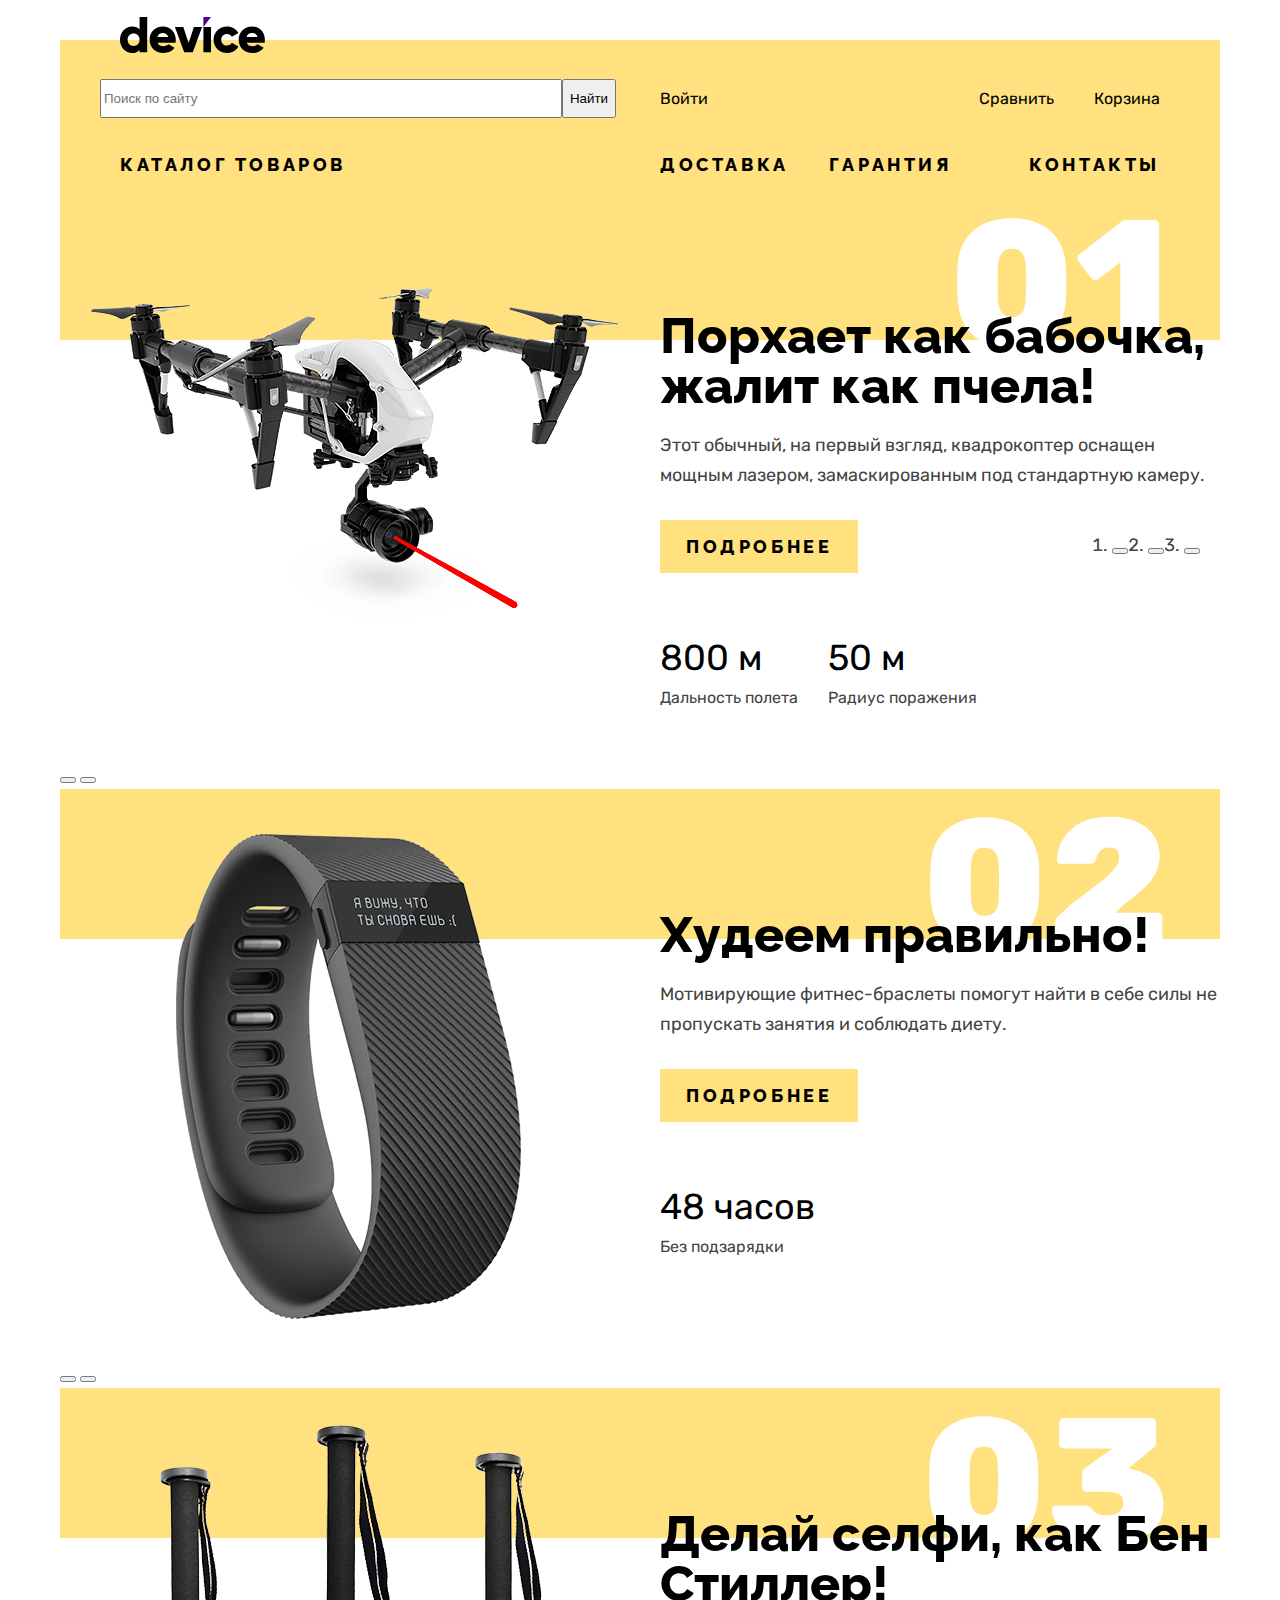
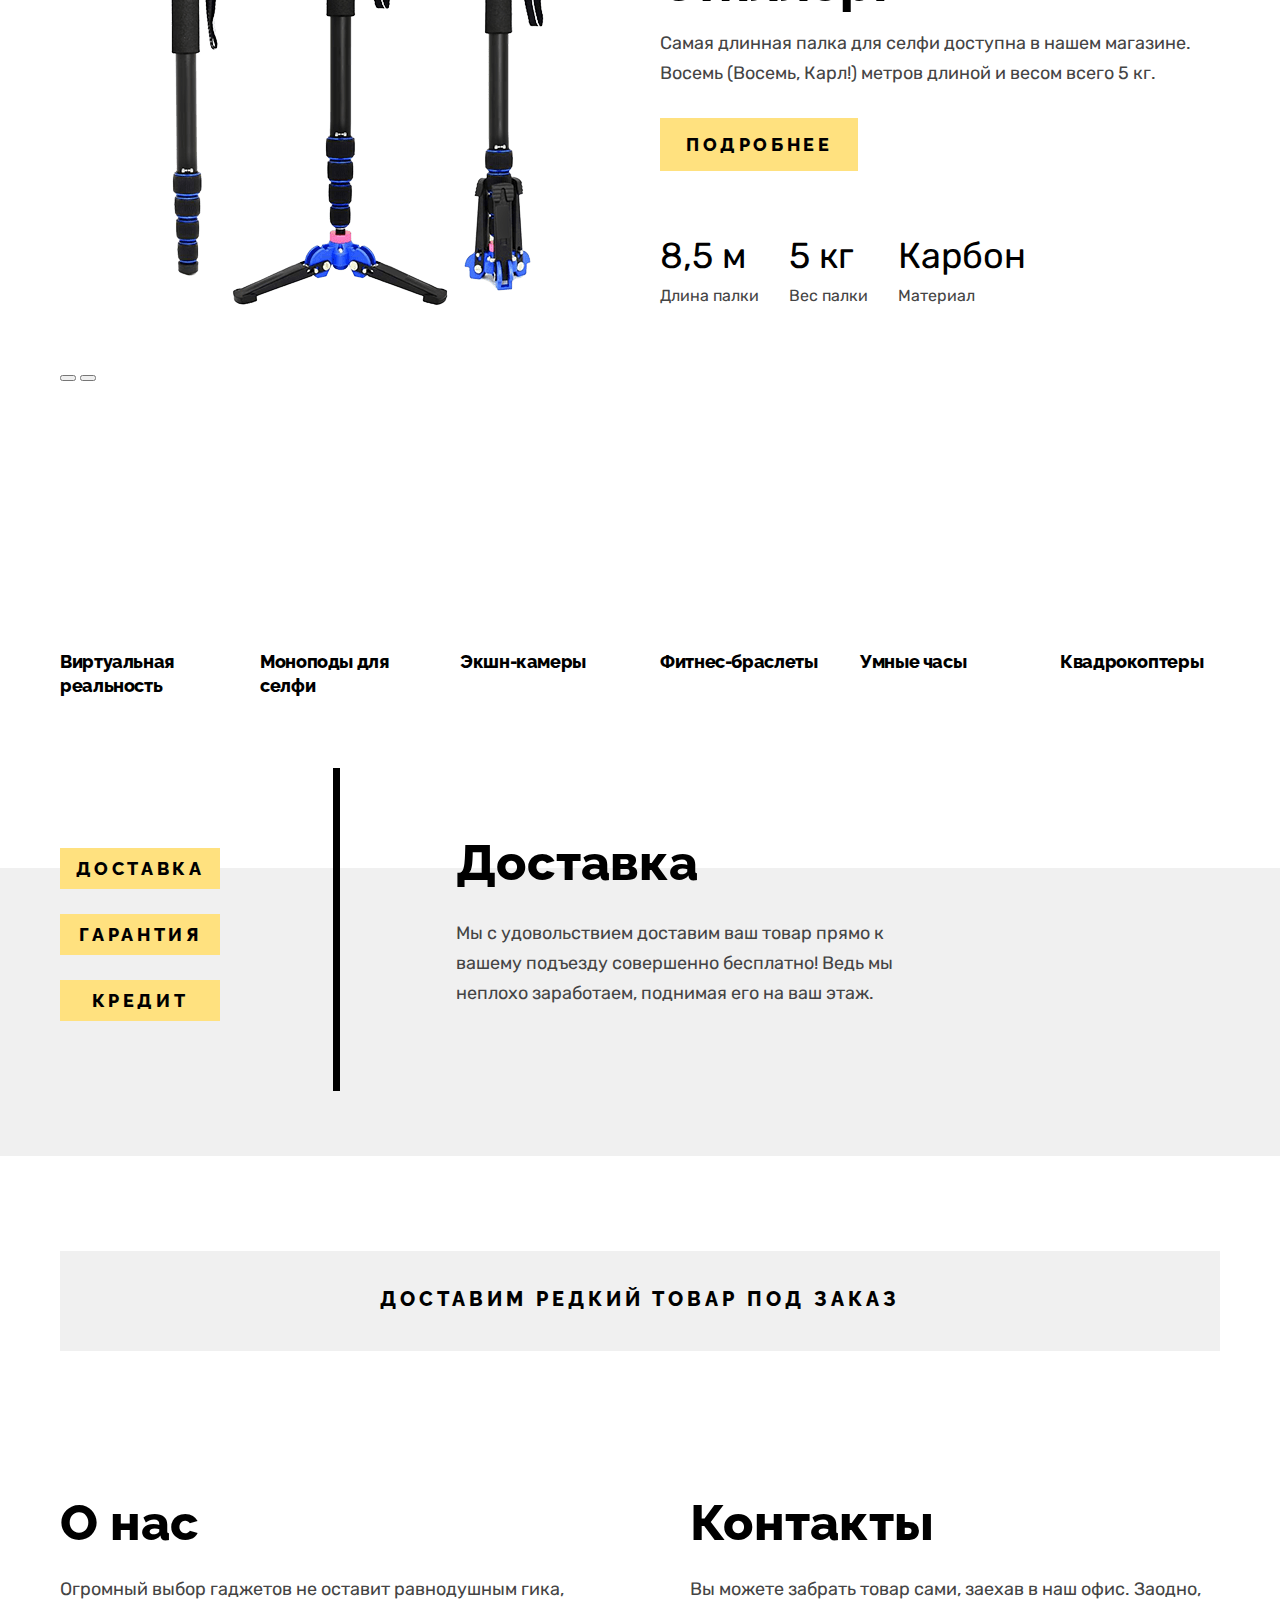
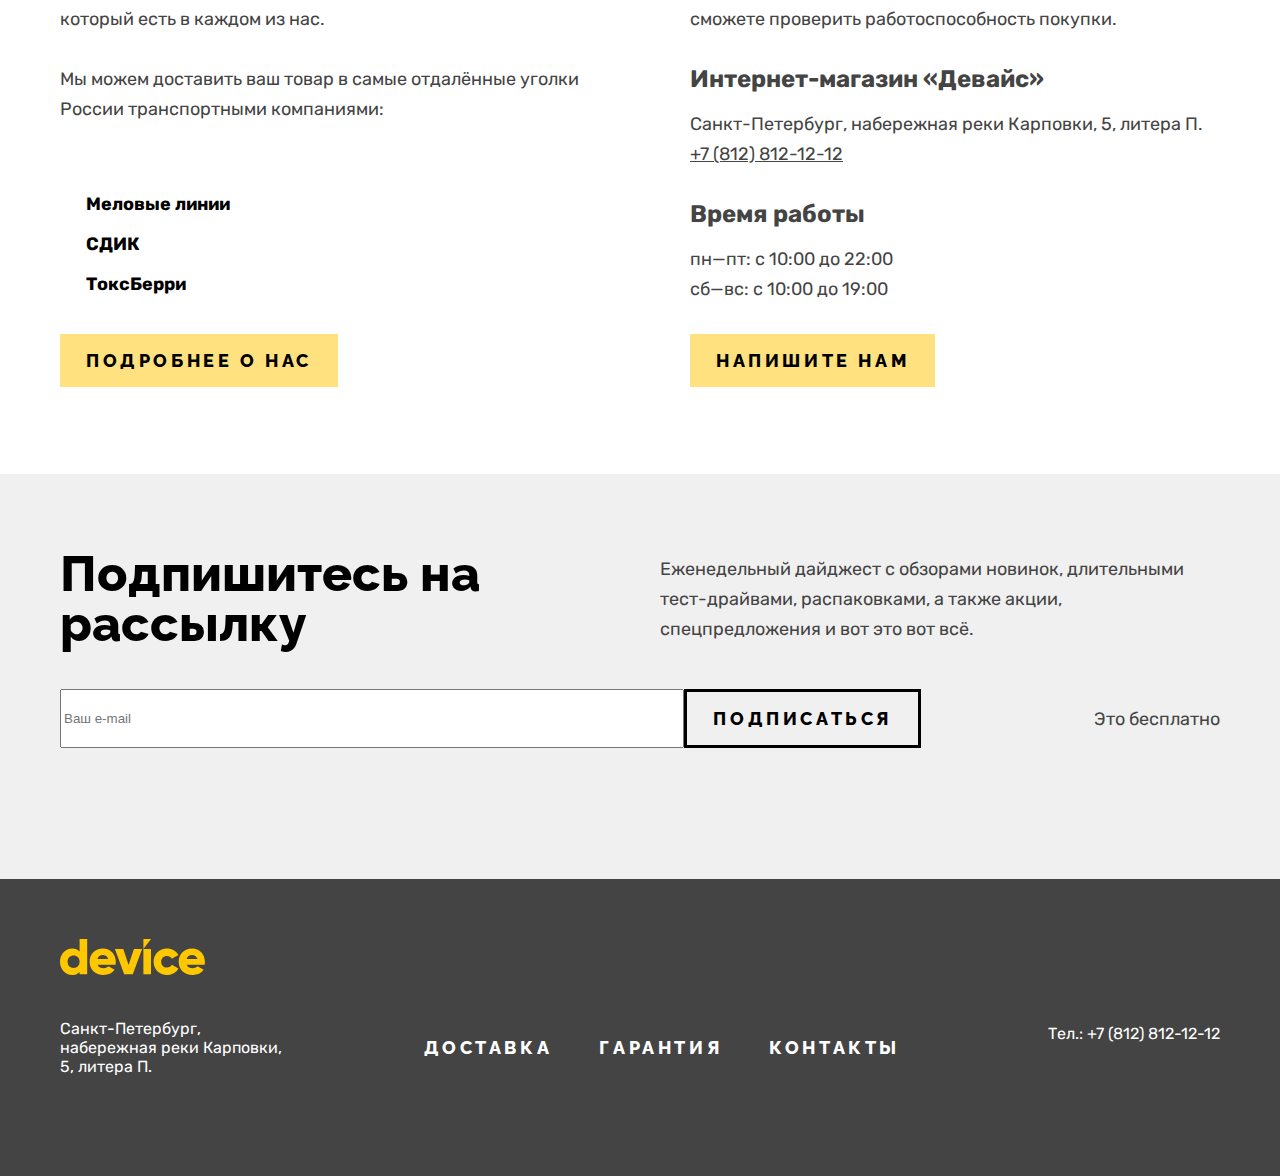
==== commit 34961759: "Микросетки на флексах для всех страниц" ====
--- a/index.html
+++ b/index.html
@@ -8,7 +8,7 @@
 </head>
 
 <body>
-  <header class="page-header page-container">
+  <header class="page-header page-header_main page-container">
     <div class="header-logo">
       <img class="header-logo__img" src="images/icon/logo.svg" width="145" height="36" alt="Device">
     </div>
@@ -23,7 +23,7 @@
         <li class="nav-user__item">
           <a class="nav-user__link" href="#">Войти</a>
         </li>
-        <li class="nav-user__item">
+        <li class="nav-user__item nav-user__item_compare">
           <a class="nav-user__link" href="#">Сравнить</a>
         </li>
         <li class="nav-user__item">
@@ -37,7 +37,7 @@
     <nav class="main-nav">
       <ul class="main-nav__list">
         <li class="main-nav__item main-nav__item_catalog">
-          <a class="main-nav__link" href="#">Каталог товаров</a>
+          <a class="main-nav__link" href="catalog.html">Каталог товаров</a>
           <ul class="sub-nav">
             <li class="sub-nav__item">
               <a class="sub-nav__link" href="#">Виртуальная реальность</a>
@@ -101,10 +101,14 @@
           <a class="slider-card__link btn" href="#">Подробнее</a>
 
           <dl class="slider-card__feature">
-            <dt>800 м</dt>
-            <dd>Дальность полета</dd>
-            <dt>50 м</dt>
-            <dd>Радиус поражения</dd>
+            <div class="slider-card__feature-item">
+              <dt>800 м</dt>
+              <dd>Дальность полета</dd>
+            </div>
+            <div class="slider-card__feature-item">
+              <dt>50 м</dt>
+              <dd>Радиус поражения</dd>
+            </div>
           </dl>
         </div>
       </section>
@@ -130,8 +134,10 @@
           <a class="slider-card__link btn" href="#">Подробнее</a>
 
           <dl class="slider-card__feature">
-            <dt>48 часов</dt>
-            <dd>Без подзарядки</dd>
+            <div class="slider-card__feature-item">
+              <dt>48 часов</dt>
+              <dd>Без подзарядки</dd>
+            </div>
           </dl>
         </div>
       </section>
@@ -158,12 +164,18 @@
           <a class="slider-card__link btn" href="#">Подробнее</a>
 
           <dl class="slider-card__feature">
-            <dt>8,5 м</dt>
-            <dd>Длина палки</dd>
-            <dt>5 кг</dt>
-            <dd>Вес палки</dd>
-            <dt>Карбон</dt>
-            <dd>Материал</dd>
+            <div class="slider-card__feature-item">
+              <dt>8,5 м</dt>
+              <dd>Длина палки</dd>
+            </div>
+            <div class="slider-card__feature-item">
+              <dt>5 кг</dt>
+              <dd>Вес палки</dd>
+            </div>
+            <div class="slider-card__feature-item">
+              <dt>Карбон</dt>
+              <dd>Материал</dd>
+            </div>
           </dl>
         </div>
       </section>
@@ -290,8 +302,8 @@
           работоспособность покупки.</p>
         <h3 class="contacts__subtitle">Интернет-магазин «Девайс»</h3>
         <address class="contacts__address">
-          <p class="contacts__text">Санкт-Петербург, набережная реки Карповки, 5, литера П.</p>
-          <a class="contacts__phone" href="tel:88128121212">+7 (812) 812-12-12</a>
+          <p class="contacts__address_text">Санкт-Петербург, набережная реки Карповки, 5, литера П.</p>
+          <a class="contacts__address_phone" href="tel:88128121212">+7 (812) 812-12-12</a>
         </address>
         <h3 class="contacts__subtitle">Время работы</h3>
         <ul class="contacts__schedule">
@@ -310,12 +322,12 @@
           также акции, спецпредложения и вот это вот всё.</p>
       </div>
       <div class="subscription__container page-container">
-        <form class="subscription__form" action="https://echo.htmlacademy.ru/" method="post">
-          <label class="visually-hidden" for="email">Адрес электронной почты</label>
-          <input class="subscription__input" id="email" type="email" name="appointmet-email" placeholder="Ваш e-mail">
-          <button class="subscription__btn btn" type="submit">Подписаться</button>
-        </form>
-        <span class="subscription__info">Это бесплатно</span>
+      <form class="subscription__form" action="https://echo.htmlacademy.ru/" method="post">
+        <label class="visually-hidden" for="email">Адрес электронной почты</label>
+        <input class="subscription__input" id="email" type="email" name="appointmet-email" placeholder="Ваш e-mail">
+        <button class="subscription__btn btn" type="submit">Подписаться</button>
+      </form>
+      <span class="subscription__info">Это бесплатно</span>
       </div>
     </section>
   </main>
@@ -330,7 +342,7 @@
         <address class="footer-address">
           <p class="footer-address__text">Санкт-Петербург, набережная реки Карповки, 5, литера П.</p>
         </address>
-        <a class="footer-contacts-phone" href="tel:88128121212">+7 (812) 812-12-12</a>
+        <a class="footer-contacts-phone" href="tel:88128121212">Тел.: +7 (812) 812-12-12</a>
         <nav class="footer-nav">
           <ul class="footer-nav__list">
             <li class="footer-nav__item">
--- a/style/style.css
+++ b/style/style.css
@@ -50,6 +50,8 @@
 }
 
 .btn {
+    display: inline-block;
+    padding: 16px 26px;
     font-family: "Raleway", "Arial", sans-serif;
     font-weight: 800;
     font-size: 18px;
@@ -71,7 +73,13 @@
 }
 
 .visually-hidden {
-    display: none;
+    position: absolute;
+    clip: rect(1px, 1px, 1px, 1px);
+    padding: 0;
+    border: 0;
+    height: 1px;
+    width: 1px;
+    overflow: hidden; 
 }
 
 .page-container {
@@ -84,66 +92,117 @@
 }
 
 .page-header {
-    color: #000000;
-    background-color: #FFE17F;
+    padding: 17px 40px 38px 40px;
+    box-sizing: border-box;
+    color: #000000;
+    background-image: linear-gradient(to bottom, transparent 40px, #FFE17F 40px, #FFE17F);
+}
+
+.page-header_main {
+    padding-bottom: 0;
 }
 
 .header-logo {
-    margin-left: 60px;
+    display: inline-block;
+    margin-left: 20px;
+    margin-bottom: 26px;
+    width: 145px; 
+    height: 36px;
 }
 
 .navigation {
     display: flex;
-    margin: 0 60px;
+    margin-bottom: 21px;
 }
 
 .search-form {
-    width: 480px;
-}
+    display: flex;
+    width: 540px;
+    padding-right: 24px;
+    box-sizing: border-box;
+}
+
+.search-form__input {
+    flex-grow: 1;
+}
+
 
 .nav-user {
-    max-width: 595px;
-    margin: 0 0 0 auto;
+    display: flex;
+    flex-grow: 1;
+    flex-wrap: wrap;
+    margin: 0;
     padding: 0;
     font-size: 16px;
     line-height: 19px;
 }
 
 .nav-user__item  {
-    list-style: none;
+    display: inline-block;
+    list-style: none;
+}
+
+.nav-user__item_compare {
+    margin-left: auto;
 }
 
 .nav-user__link {
-    text-decoration: none;
-    color: #000000;
+    display: block;
+    padding: 10px 20px;
+    text-decoration: none;
+    color: #000000;
+}
+
+.nav-user__link:focus {
+    padding: 8px 18px;
+    border: 2px solid #AF4FFF;
+    border-radius: 25px;
 }
 
 .main-nav {
+    margin: 0;
     position: relative;
 }
 
 .main-nav__list {
     display: flex;
-    margin: 0 60px;
+    margin: 0;
     padding: 0;
     list-style: none;
 }
 
 .main-nav__item {
+    display: block;
     font-family: "Raleway", "Arial", sans-serif;
     font-weight: 800;
     line-height: 21px;
 }
 
+.main-nav__item:last-child {
+    margin-left: auto;
+}
+
+.nav-user__basket-count {
+    display: none;
+}
+
 .main-nav__item_catalog {
-    flex-grow: 1;
+    width: 540px;
 }
 
 .main-nav__link {
+    display: inline-block;
+    padding: 15px 20px;
     letter-spacing: 0.2em;
     text-transform: uppercase;
     text-decoration: none;
     color: #000000;
+}
+
+.main-nav__link:focus {
+    padding: 13px 18px;
+    border: 2px solid #AF4FFF;
+    border-radius: 25px;
 }
 
 .sub-nav {
@@ -177,13 +236,15 @@
 }
 
 .product-slider {
+    position: relative;
+    margin-bottom: 70px;
     color: #444444;
-    background-color: #FFE17F;
 }
 
 .slider-card {
     display: flex;
     justify-content: space-between;
+    background-image: linear-gradient(to bottom, #FFE17F 150px, transparent 150px, transparent);
 }
 
 .slider-card__galery {
@@ -191,41 +252,93 @@
 }
 
 .slider-card__info {
+    position: relative;
     width: 560px;
 }
 
 .slider-card__number {
+    position: absolute;
+    top: 5px;
+    right: 50px;
+    margin: 0;
+    padding: 0;
     font-family: "Rubik", "Arial", sans-serif;
     font-style: normal;
     font-weight: 800;
     font-size: 180px;
-    line-height: 30px;
+    line-height: 180px;
     color: #FFFFFF;
 }
 
+.slider-card__description {
+    margin: 0;
+    padding: 0;
+    padding-top: 121px;
+}
+
 .slider-card__description dd {
+    margin: 0 0 30px 0;
+    padding: 0;
     color: #444444;
 }
 
 .slider-card__title {
-    color: #000000;
+    position: relative;
+    margin-bottom: 19px;
+    color: #000000;
+}
+
+.slider-card__link {
+    margin-bottom: 70px;
 }
 
 .main-nav__item {
     color: #444444;
 }
 
+.slider-card__feature {
+    display: flex;
+    flex-wrap: wrap;
+    margin: 0;
+    padding: 0;
+}
+
+.slider-card__feature-item {
+    margin-right: 30px;
+}
+
 .slider-card__feature dt {
+    margin-bottom: 10px;
     font-size: 36px;
     line-height: 30px;
     color: #000000;
 }
 
 .slider-card__feature dd {
-    font-size: 16px;
+    margin: 0;
+    padding: 0;
+    font-size: 16px;
+}
+
+.product-slider__nav {
+    position: absolute;
+    right: 0;
+    top: 340px
+}
+
+.product-slider__pagination {
+    display: flex;
+    justify-content: space-between;
+    margin: 0;
+    padding: 0;
+}
+
+.product-slider__pagination-item {
+    margin-right: 20px;
 }
 
 .assortiment {
+    margin-bottom: 70px;
     font-family: "Raleway", "Arial", sans-serif;
     font-weight: 800;
     font-size: 18px;
@@ -234,6 +347,7 @@
 
 .assortiment__list {
     display: flex;
+    flex-wrap: wrap;
     justify-content: space-between;
     margin: 0;
     padding: 0;
@@ -245,17 +359,23 @@
 }
 
 .assortiment__link {
+    display: block;
+    padding: 193px 0 0 0;
     text-decoration: none;
 }
 
 .assortiment__text {
+    margin: 0;
+    padding: 0;
     letter-spacing: -0.02em;
     color: #000000;
 }
 
 .services {
+    margin-bottom: 90px;
+    padding-bottom: 70px;
     color: #444444;
-    background-color: #F0F0F0;
+    background-image: linear-gradient(to bottom, transparent 100px, #F0F0F0 100px, #F0F0F0 388px, transparent 388px, transparent);
 }
 
 .services__container {
@@ -264,16 +384,31 @@
 
 .services__list {
     display: flex;
+    width: 273px;
     flex-direction: column;
-    justify-content: center;
-    margin: 0;
-    padding: 0 115px 0 0;
-    list-style: none;
+    margin: 0;
+    padding: 80px 0 70px 0;
+    list-style: none;
+    border-right: 7px solid #000000;
+}
+
+.services__item {
+    margin-bottom: 25px;
+}
+
+.services__item:last-child {
+    margin-bottom: 0;
+}
+
+.services__btn {
+    width: 160px;
+    text-align: center;
+    padding: 10px 0;
 }
 
 .services__content {
-    width: 487px;
-    margin-left: 116px;
+    width: 497px;
+    padding: 70px 0 0 116px;
 }
 
 .service-about:nth-child(2),
@@ -282,16 +417,26 @@
 } 
 
 .service-about__title {
-    color: #000000;
+    margin: 0 0 30px 0;
+    padding: 0;
+    color: #000000;
+}
+
+.service-about__text {
+    margin: 0;
+    padding: 0;
 }
 
 .delivery {
+    margin-bottom: 97px;
     text-align: center;
     color: #444444;
     background-color: #F0F0F0;
 } 
 
 .delivery__btn {
+    display: block;
+    padding: 37px 0 40px 0;
     font-family: "Raleway", "Arial", sans-serif;
     font-weight: 800;
     font-size: 20px;
@@ -306,33 +451,70 @@
 .info {
     display: flex;
     justify-content: space-between;
+    padding: 50px 0 87px 0;
 }
 
 .about-us {
+    display: flex;
+    flex-direction: column;
+    align-items: flex-start;
+    padding-right: 50px;
     width: 560px;
 }
 
 .about-us__title {
-    color: #000000;
+    margin: 0 0 26px 0;
+    padding: 0;
+    color: #000000;
+}
+
+.about-us__text {
+    margin: 0 0 30px 0;
+    padding: 0;
 }
 
 .about-us__list {
+    margin: 40px 0 0 0;
+    padding: 0;
     font-family: "Rubik", "Arial", sans-serif;
     font-weight: 700;
     font-size: 18px;
     line-height: 20px;
-    color: #000000;
+    list-style: none;
+    color: #000000;
+}
+
+.about-us__item {
+    margin-bottom: 20px;
+    padding-left: 26px;
+}
+
+.about-us__link {
+    margin: auto 0 0 0;
 }
 
 .contacts {
+    display: flex;
+    flex-direction: column;
+    align-items: flex-start;
+    padding-left: 50px;
     width: 560px;
 }
 
 .contacts__title {
-    color: #000000;
+    margin: 0 0 26px 0;
+    padding: 0;
+    color: #000000;
+}
+
+.contacts__text {
+    margin: 0 0 30px 0;
+    padding: 0;
 }
 
 .contacts__subtitle {
+    margin: 0 0 15px 0;
+    padding: 0;
     font-family: "Rubik", "Arial", sans-serif;
     font-style: normal;
     font-weight: 700;
@@ -341,18 +523,31 @@
 }
 
 .contacts__address {
-    font-style: normal;
+    margin-bottom: 30px;
+    font-style: normal;
+}
+
+.contacts__address_text {
+    margin: 0;
+    padding: 0;
 }
 
 .contacts__schedule {
-    list-style: none;
-}
-
-.contacts__phone {
+    margin: 0 0 30px 0;
+    padding: 0;
+    list-style: none;
+}
+
+.contacts__address_phone {
     color: #444444;
 }
 
+.contacts__link {
+    margin: auto 0 0 0;
+}
+
 .subscription {
+    padding: 75px 0 131px 0;
     color: #444444;
     background-color: #F0F0F0;;
 }
@@ -360,11 +555,18 @@
 .subscription__container {
     display: flex;
     justify-content: space-between;
-    align-items: baseline;
+    align-items: center;
+    margin-bottom: 40px;
+}
+
+.subscription__container:last-child {
+    margin-bottom: 0;
 }
 
 .subscription__title {
     width: 560px;
+    margin: 0;
+    padding: 0;
     color: #000000;
 }
 
@@ -376,7 +578,18 @@
 
 .subscription__form {
     display: flex;
-    justify-content: space-between;
+    width: 861px;
+    justify-content: space-between;
+}
+
+.subscription__input {
+    flex-grow: 1;
+}
+
+.subscription__btn {
+    background: none;
+    border: 3px solid #000000;
+    box-sizing: border-box;;
 }
 
 .page-footer {
@@ -390,12 +603,22 @@
     justify-content: space-between;
 }
 
+.footer-logo {
+    display: inline-block;
+    margin-bottom: 35px;
+    text-decoration: none;
+}
+
 .footer-address {
     width: 238px;
     font-size: 16px;
     line-height: 19px;
     font-style: normal;
     color: #FFFFFF;
+}
+
+.footer-address__text {
+    margin: 0;
 }
 
 .footer-nav__list {
@@ -412,10 +635,12 @@
 }
 
 .footer-nav__item {
+    margin-right: 7px;
     list-style: none;
 }
 
 .footer-nav__link {
+    padding: 14px 20px 15px 20px;
     text-decoration: none;
     color: #FFFFFF;
 }
@@ -457,6 +682,8 @@
 }
 
 .inner-header__title {
+    margin: 37px 0 14px 0;
+    padding: 0;
     color: #000000;
 }
 
@@ -464,11 +691,25 @@
     display: flex;
 }
 
+.inner-header {
+    margin-bottom: 49px;
+}
+
 .breadcrumbs {
-    list-style: none;
+    display: flex;
+    flex-wrap: wrap;
+    margin: 0;
+    padding: 0;
+    list-style: none;
+}
+
+.breadcrumbs__item {
+    margin-right: 35px;
 }
 
 .breadcrumbs__link {
+    display: block;
+    padding: 7px;
     font-size: 16px;
     line-height: 19px;
     text-decoration: none;
@@ -488,15 +729,23 @@
 }
 
 .filters__conteiner_gray {
+    padding: 25px 0;
     background-color: #DCDCDC;
+}
+
+.filters__content {
+    padding: 71px 69px 77px 59px;
 }
 
 .filters__header,
 .filters__content {
     width: 330px;
+    box-sizing: border-box;
+    padding-left: 60px;
 }
 
 .filters__title {
+    margin: 0;
     font-family: "Raleway", "Arial", sans-serif;
     font-style: normal;
     font-weight: 800;
@@ -570,9 +819,23 @@
     justify-content: flex-start;
 }
 
+.products-sort {
+    padding: 20px 72px;
+}
+
+.products-sort__label {
+    margin-right: 40px;
+}
+
 .products__header,
 .products__content {
     width: 830px;
+}
+
+.products__content {
+    box-sizing: border-box;
+    padding: 69px 0 77px 72px;
+
 }
 
 .products__list {
@@ -604,6 +867,9 @@
 }
 
 .products__show-more {
+    width: 760px;
+    height: 55px;
+    margin-bottom: 51px;
     font-family: "Raleway", "Arial", serif;
     font-weight: 800;
     font-size: 16px;
@@ -618,11 +884,13 @@
 .pagination {
     display: flex;
     justify-content: space-between;
+    width: 760px;
     color: #000000;
     background-color: #EBEBEB;
 }
 
 .pagination__btn {
+    padding: 27px 30px;
     font-style: normal;
     font-weight: 800;
     font-size: 16px;
@@ -637,15 +905,19 @@
 .pagination__list {
     display: flex;
     justify-content: space-between;
+    align-items: center;
     margin: 0;
     padding: 0; 
 }
 
 .pagination__item {
+    margin-right: 6px;
     list-style: none;
 }
 
 .pagination__link {
+    display: block;
+    padding: 11px 16px;
     font-size: 16px;
     line-height: 19px;
     text-decoration: none;
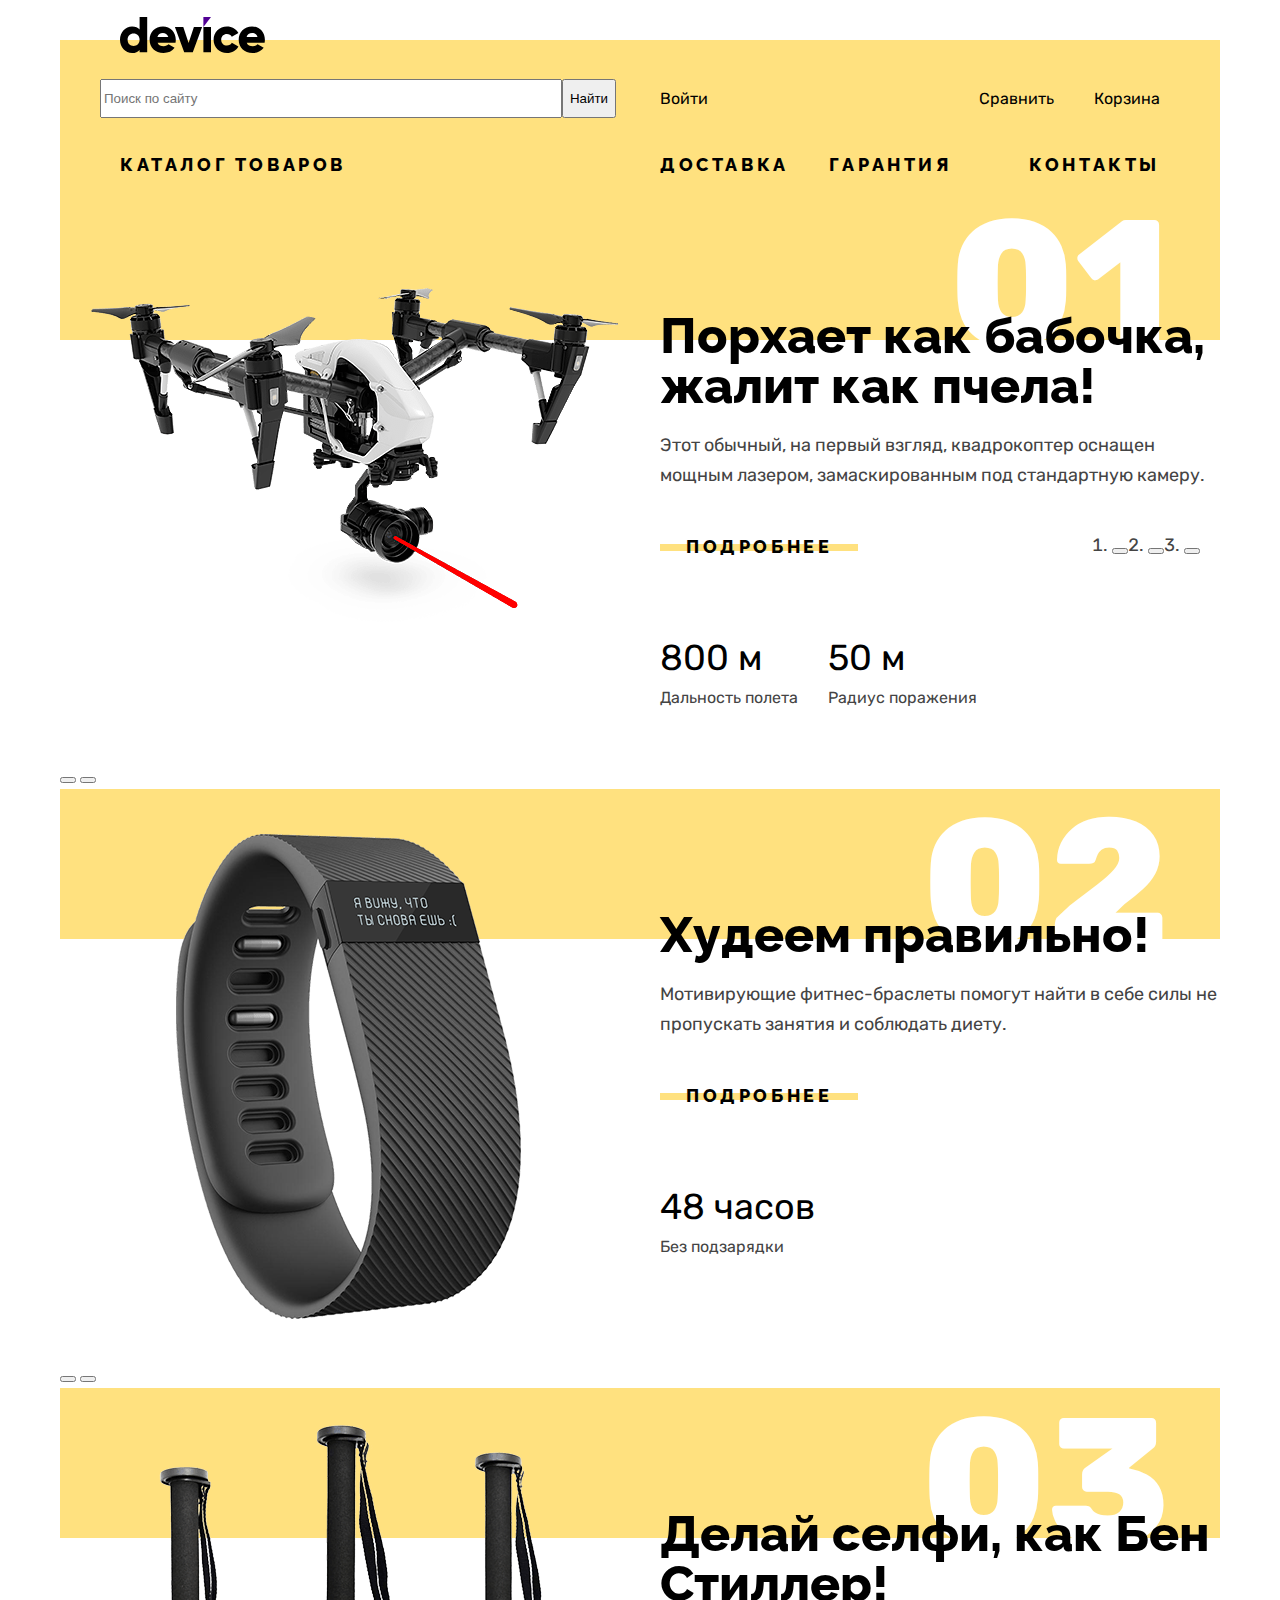
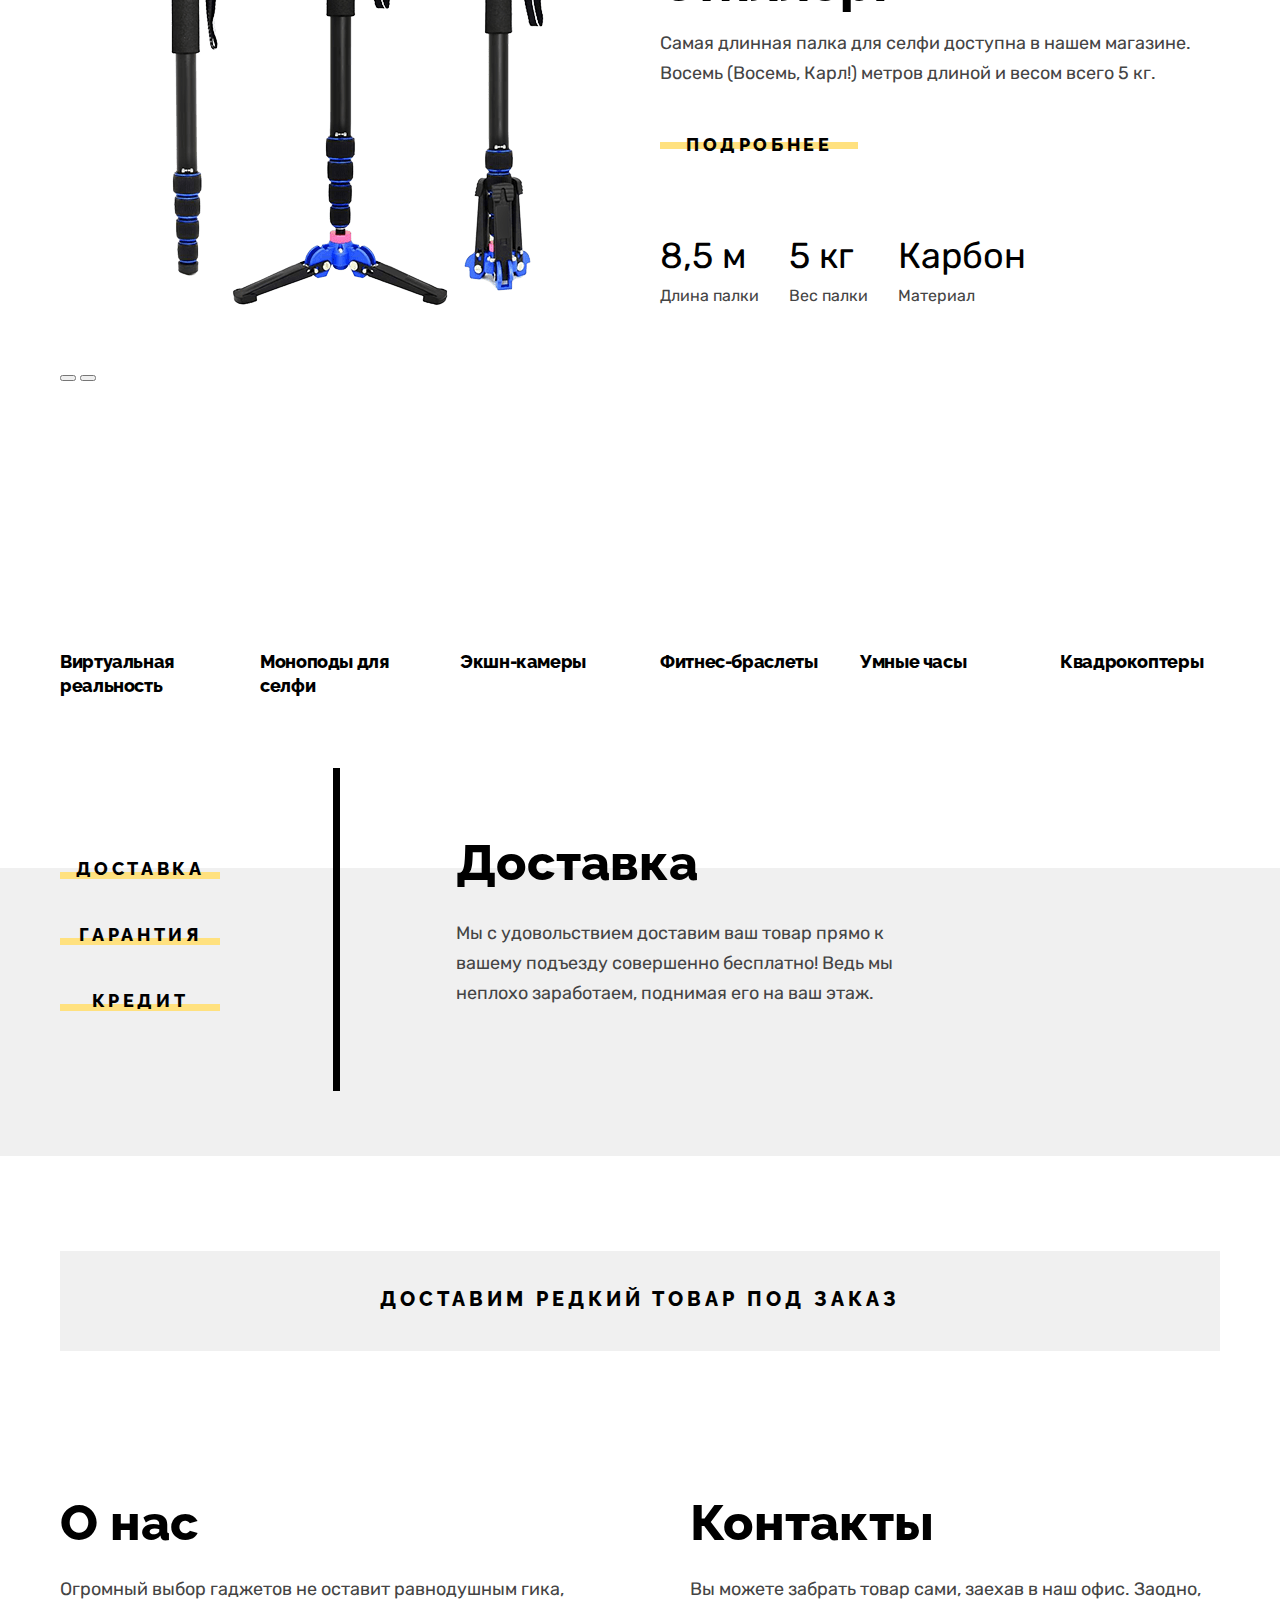
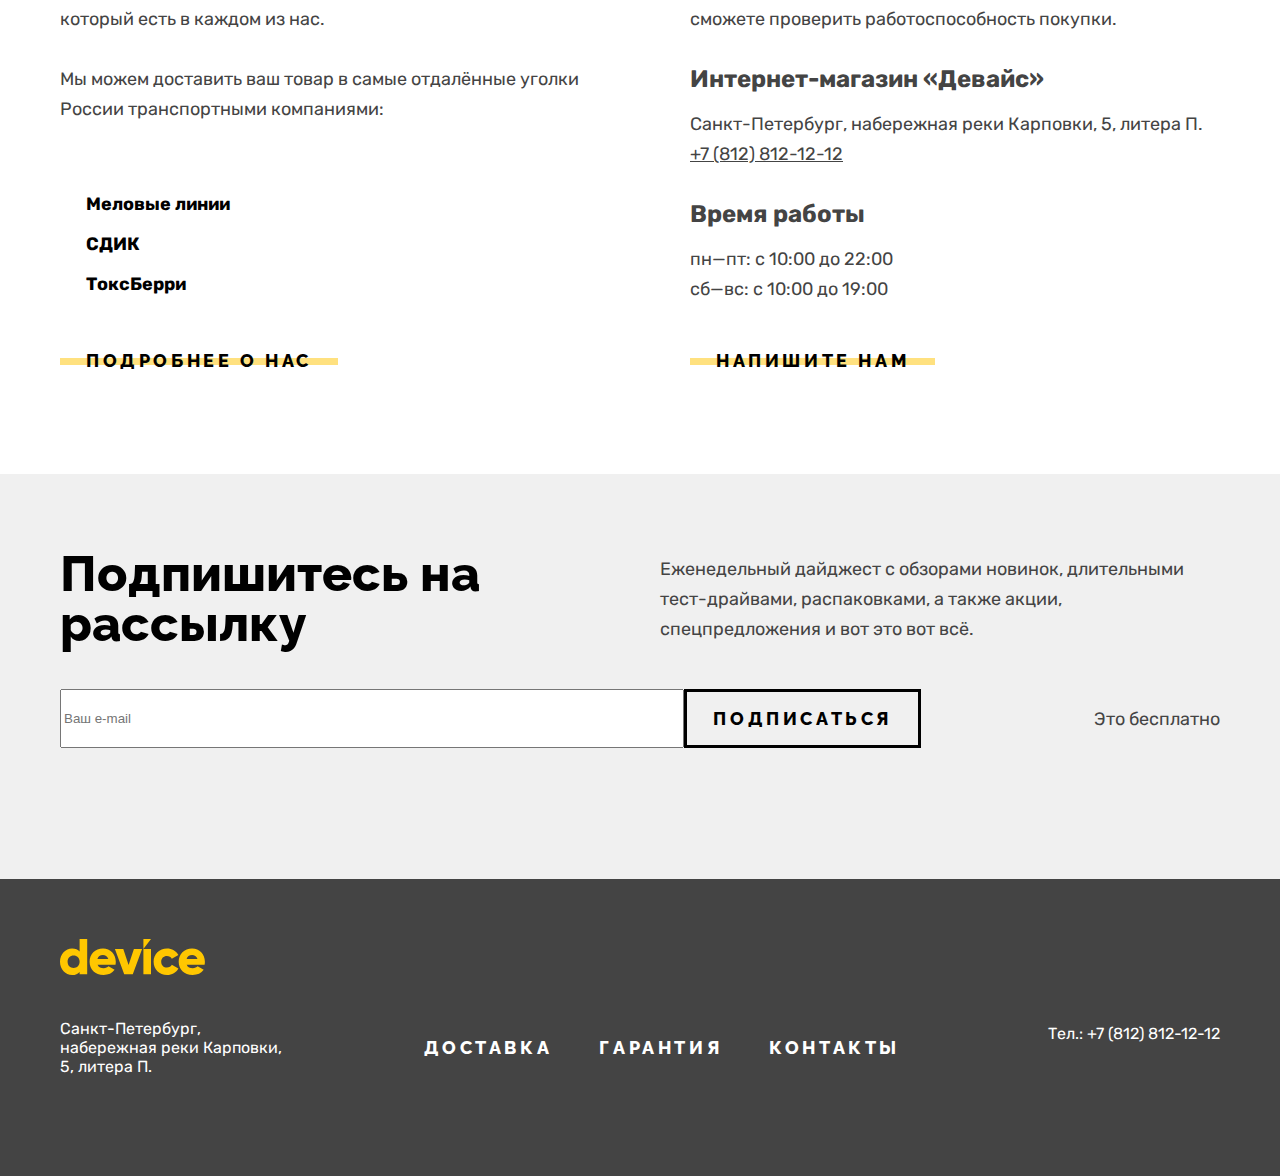
==== commit ee29755f: "Мелкие сетки на гридах" ====
--- a/index.html
+++ b/index.html
@@ -26,10 +26,36 @@
         <li class="nav-user__item nav-user__item_compare">
           <a class="nav-user__link" href="#">Сравнить</a>
         </li>
-        <li class="nav-user__item">
+        <li class="nav-user__item nav-user__item_basket">
           <span class="visually-hidden">Товаров в корзине:</span>
           <span class="nav-user__basket-count">2</span>
           <a class="nav-user__link" href="#">Корзина</a>
+
+          <section class="popup-basket popup-basket_disabled">
+            <h2 class="visually-hidden">Товары в корзине</h2>
+            <ul class="popup-basket__list">
+              <li class="popup-basket__item">
+                <img class="popup-basket__img" src="images/products/product-1.jpg" width="41" height="43">
+                <p class="popup-basket__text">Любительская селфи-палка</p>
+                <button class="popup-basket__item_btn" type="submit">
+                  <span class="visually-hidden">Удалить</span>
+                </button>
+              </li>
+              <li class="popup-basket__item">
+                <img class="popup-basket__img" src="images/products/product-2.jpg" width="41" height="43">
+                <p class="popup-basket__text">Профессиональная селфи-палка</p>
+                <button class="popup-basket__item_btn" type="submit">
+                  <span class="visually-hidden">Удалить</span>
+                </button>
+              </li>
+            </ul>
+            <div class="popup-basket__result">
+              <p class="popup-basket__count">Товаров: 2</p>
+              <p class="popup-basket__sum">Сумма: 2000 ₽</p>
+            </div>
+            <a class="popup-basket__btn" href="#">Открыть корзину</a>
+          </section>
+
         </li>
       </ul>
     </div>
@@ -38,26 +64,32 @@
       <ul class="main-nav__list">
         <li class="main-nav__item main-nav__item_catalog">
           <a class="main-nav__link" href="catalog.html">Каталог товаров</a>
-          <ul class="sub-nav">
-            <li class="sub-nav__item">
-              <a class="sub-nav__link" href="#">Виртуальная реальность</a>
-            </li>
-            <li class="sub-nav__item">
-              <a class="sub-nav__link" href="#">Моноподы для cелфи</a>
-            </li>
-            <li class="sub-nav__item">
-              <a class="sub-nav__link" href="#">Экшн-камеры</a>
-            </li>
-            <li class="sub-nav__item">
-              <a class="sub-nav__link" href="#">Фитнес-браслеты</a>
-            </li>
-            <li class="sub-nav__item">
-              <a class="sub-nav__link" href="#">Умные часы</a>
-            </li>
-            <li class="sub-nav__item">
-              <a class="sub-nav__link" href="#">Квадрокоптеры</a>
-            </li>
-          </ul>
+          <div class="sub-nav sub-nav_disabled">
+            <ul class="sub-nav__list">
+              <li class="sub-nav__item">
+                <a class="sub-nav__link" href="#">Виртуальная реальность</a>
+              </li>
+              <li class="sub-nav__item">
+                <a class="sub-nav__link" href="#">Моноподы для cелфи</a>
+              </li>
+              <li class="sub-nav__item">
+                <a class="sub-nav__link" href="#">Экшн-камеры</a>
+              </li>
+            </ul>
+            <ul class="sub-nav__list">
+              <li class="sub-nav__item">
+                <a class="sub-nav__link" href="#">Фитнес-браслеты</a>
+              </li>
+              <li class="sub-nav__item">
+                <a class="sub-nav__link" href="#">Умные часы</a>
+              </li>
+            </ul>
+            <ul class="sub-nav__list">
+              <li class="sub-nav__item">
+                <a class="sub-nav__link" href="#">Квадрокоптеры</a>
+              </li>
+            </ul>
+          </div>
         </li>
         <li class="main-nav__item">
           <a class="main-nav__link" href="#">Доставка</a>
@@ -384,6 +416,57 @@
     </div>
   </footer>
 
+  <div class="modal-wrapper modal-wrapper_disabled">
+    <section class="modal-window">
+      <h2 class="modal-window__title">Доставка под заказ</h2>
+      <form class="delivery-form" action="#" method="post">
+
+        <ul class="delivery-form__list">
+          <li class="delivery-form__item delivery-form__item_name form-input form-input_err">
+            <label class="form-input__label" for="name">Ваше имя:</label>
+            <div class="form-input__wrapper">
+              <input class="form-input__input" type="text" id="name" name="name" placeholder="Имя Фамилия">
+            </div>
+            <span class="form-input__sign">Пожалуйста, представьтесь</span>
+          </li>
+          <li class="delivery-form__item delivery-form__item_email form-input">
+            <label class="form-input__label" for="e-mail">Ваш e-mail:</label>
+            <div class="form-input__wrapper">
+              <input class="form-input__input" type="text" id="e-mail" name="e-mail" placeholder="Ваш e-mail">
+            </div>
+            <span class="form-input__sign">Забавный у вас адрес</span>
+          </li>
+          <li class="delivery-form__item delivery-form__item_product form-input">
+            <label class="form-input__label" for="product-name">Что нужно привезти:</label>
+            <input class="form-input__input" type="text" id="product-name" name="product-name" placeholder="В свободной форме">
+          </li>
+          <li class="delivery-form__item delivery-form__item_counter form-counter">
+            <div class="form-counter__title">
+              <label class="form-counter__label" for="count">Количество:</label>
+              <button class="form-counter__info">
+                <span class="visually-hidden">Информация</span>
+              </button>
+            </div>
+            <div class="form-counter__group">
+              <button class="form-counter__btn form-counter__btn_minus">
+                <span class="visually-hidden">Минус</span>
+              </button>
+              <input class="form-counter__input" type="number" id="count" name="count" value="1">
+              <button class="form-counter__btn form-counter__btn_plus">
+                <span class="visually-hidden">Плюс</span>
+              </button>
+            </div>
+          </li> 
+        </ul>
+        <button class="delivery-form__btn btn" type="submit">Отправить</button>
+        <button class="delivery-form__close" type="submit">
+          <span class="visually-hidden">Закрыть</span>
+        </button>
+
+      </form>
+    </section>
+  </div>
+
 </body>
 
 </html>--- a/style/style.css
+++ b/style/style.css
@@ -36,6 +36,7 @@
 }
 
 body {
+    position: relative;
     margin: 0;
     padding: 0;
     display: flex;
@@ -61,7 +62,8 @@
     text-decoration: none;
     text-align: center;
     color: #000000;
-    background-color: #FFE17F;
+    background-color: transparent;
+    background-image: linear-gradient(to bottom, transparent 24px, #FFE17F 24px, #FFE17F 31px, transparent 31px, transparent);
     border: 0;
 }
 
@@ -146,6 +148,10 @@
     margin-left: auto;
 }
 
+.nav-user__item_basket {
+    position: relative;
+}
+
 .nav-user__link {
     display: block;
     padding: 10px 20px;
@@ -157,6 +163,114 @@
     padding: 8px 18px;
     border: 2px solid #AF4FFF;
     border-radius: 25px;
+}
+
+
+.popup-basket {
+    position: absolute;
+    top: 0;
+    right: 0;
+    display: flex;
+    flex-direction: column;
+    width: 320px;
+    background-color: #000000;
+    z-index: 1;
+}
+
+.popup-basket_disabled {
+    display: none;
+}
+
+.popup-basket::before {
+    position: absolute;
+    top: -13px;
+    left: calc(50% - 7px);
+    content: "";
+    display: block;
+    width: 0;
+    height: 0;
+    border: 7px solid transparent;
+    border-bottom-color: #000000;
+}
+
+.popup-basket__list {
+    list-style: none;
+    margin: 0;
+    padding: 0;
+}
+
+.popup-basket__item {
+    display: flex;
+    align-items: center;
+    padding: 20px;
+    border-bottom: 1px solid rgba(255, 255, 255, 0.1);
+}
+
+.popup-basket__item:last-child {
+    border: none;
+}
+
+.popup-basket__img {
+    display: block;
+}
+
+.popup-basket__text {
+    width: 180px;
+    font-family: "Rubik", "Arial", serif;
+    font-weight: 400;
+    font-size: 16px;
+    line-height: 20px;
+    margin: 0 0 0 23px;
+    padding: 0;
+    color: #FFFFFF;
+}
+
+.popup-basket__item_btn {
+    margin: 0 auto;
+    padding: 0;
+    align-self: flex-start;
+    
+    width: 25px;
+    height: 25px;
+    border-radius: 50%;
+    border: none;
+    background-color: transparent;
+    background-image: url(../images/icon/delete.svg);
+    background-repeat: no-repeat;
+    background-position: center;
+}
+
+.popup-basket__result {
+    display: flex;
+    justify-content: space-between;
+    padding: 20px;
+    background-color: #1A1A1A;
+}
+
+.popup-basket__count,
+.popup-basket__sum {
+    font-family: "Rubik", "Arial", serif;
+    font-weight: 400;
+    font-size: 16px;
+    line-height: 20px;
+    margin: 0;
+    padding: 0;
+    color: #FFFFFF;
+}
+
+.popup-basket__btn {
+    font-family: "Raleway", "Arial", serif;
+    font-weight: 800;
+    font-size: 18px;
+    line-height: 21px;
+    text-align: center;
+    letter-spacing: 0.2em;
+    text-transform: uppercase;
+    color: #000000;
+    text-decoration: none;
+    padding: 15px;
+    margin: 20px 20px 21px 20px;
+    background-color: #FFFFFF;
 }
 
 .main-nav {
@@ -213,10 +327,8 @@
     top: 52px;
 
     width: 100%;
-    margin: 0;
-    padding: 0 60px;
+    padding: 30px 18px 25px 18px;
     box-sizing: border-box;
-    list-style: none;
 
     font-family: "Rubik", "Arial", sans-serif;
     font-weight: 400;
@@ -224,6 +336,13 @@
     line-height: 18px;
     color: #000000;
     background-color: #FFE17F;
+    z-index: 1;
+}
+
+.sub-nav__list {
+    margin: 0;
+    padding: 0;
+    list-style: none;
 }
 
 .sub-nav__link {
@@ -839,16 +958,51 @@
 }
 
 .products__list {
-    margin: 0;
+    display: grid;
+    grid-template-columns: repeat(2, 360px);
+    gap: 40px;
+    margin: 0 0 40px 0;
     padding: 0;
     list-style: none;
 }
 
+.products__item {
+    position: relative;
+}
+
 .product-card {
     text-decoration: none;
 }
 
+.product-card__img {
+    display: block;
+}
+
+.product-card__btn {
+    display: none;
+}
+
+.product-card_new::after {
+    position: absolute;
+    top: 27px;
+    right: 27px;
+    content: "";
+    display: block;
+    width: 60px;
+    height: 60px;
+    background-image: url(../images/products/new.svg);
+}
+
+.product-card__info {
+    display: flex;
+    justify-content: space-between;
+    align-items: baseline;
+    margin: 32px 0 4px 0;
+}
+
 .product-card__title {
+    width: 280px;
+    margin: 0;
     font-family: "Rubik", "Arial", sans-serif;
     font-style: normal;
     font-weight: 700;
@@ -925,8 +1079,185 @@
     color: #444444;
 }
 
-
-
-
-
-
+.modal-wrapper {
+    position: fixed;
+    width: 100%;
+    height: 100%;
+    background-color: rgba(240, 240, 240, 0.9);
+    z-index: 2;
+}
+
+.modal-wrapper_disabled {
+    display: none;
+}
+
+.modal-window {
+    position: relative;
+    top: 50%;
+    left: 50%;
+    transform: translate(-50%, -50%);
+    width: 920px;
+    padding: 72px 80px;
+    border: 10px solid #000000;
+    box-sizing: border-box;
+    box-shadow: 0 10px 0 0 rgba(0, 0, 0, 0.1);
+    background-color: #FFFFFF;
+}
+
+.modal-window__title {
+    margin: 0 0 58px 0 ;
+    padding: 0;
+    font-family: "Raleway", "Arial", serif;
+    font-weight: 800;
+    font-size: 50px;
+    line-height: 50px;
+    align-items: center;
+    color: #000000;
+}
+
+.delivery-form__list {
+    display: grid;
+    grid-template-columns: repeat(4, 160px);
+    gap: 10px 40px;
+    margin: 0 0 38px 0;
+    padding: 0;
+}
+
+.delivery-form__item {
+    display: flex;
+    flex-direction: column;
+}
+
+.delivery-form__item_name {
+    grid-column: 1 / 3;
+}
+
+.form-input__wrapper {
+    position: relative;
+}
+
+.form-input__wrapper::before {
+    position: absolute;
+    top: 50%;
+    right: 21px;
+    transform: translate(0, -50%);
+    content: "";
+    display: block;
+    z-index: 1;
+}
+
+.delivery-form__item_name .form-input__wrapper::before {
+    width: 13px;
+    height: 12px;
+    background-image: url(../images/modal_window/user.svg);
+}
+
+.delivery-form__item_email {
+    grid-column: 3 / -1;
+}
+
+.delivery-form__item_email .form-input__wrapper::before {
+    width: 15px;
+    height: 12px;
+    background-image: url(../images/modal_window/mail_1.svg);
+}
+
+.delivery-form__item_product {
+    grid-column: 1 / -2;
+}
+
+.form-input__label {
+    margin: 0;
+    padding-bottom: 16px;
+    font-family: "Rubik", "Arial", serif;
+    font-weight: 700;
+    font-size: 18px;
+    line-height: 20px;
+    letter-spacing: -0.02em;
+    color: #000000;
+}
+
+.form-input__input {
+    box-sizing: border-box;
+    width: 100%;
+    height: 60px;
+    font-size: 16px;
+    border: none;
+    padding-left: 20px;
+    background-color: #F0F0F0;
+}
+
+.form-input__sign {
+    padding: 10px 0;
+    font-size: 14px;
+    line-height: 20px;
+}
+
+.form-counter__title {
+    display: flex;
+    padding-bottom: 10px;
+}
+
+.form-counter__label {
+    margin: 0 7px 0 0;
+    font-family: "Rubik", "Arial", serif;
+    font-weight: 700;
+    font-size: 18px;
+    line-height: 20px;
+    letter-spacing: -0.02em;
+    color: #000000;
+}
+
+.form-counter__info {
+    padding: 0;
+    margin: 0;
+
+    width: 26px;
+    height: 26px;
+    border: none;
+    background-color: transparent;
+    background-image: url(../images/icon/tooltip.svg);
+    background-repeat: no-repeat;
+    background-position: center;
+}
+
+.form-counter__group {
+    display: grid;
+    grid-template-columns: 50px 60px 50px;
+    width: 160px;
+    height: 60px;
+}
+
+.form-counter__btn {
+    border: none;
+    background-color: #F0F0F0;
+}
+
+.form-counter__input {
+    border: none;
+    text-align: center;
+    background-color: #F0F0F0;
+}
+
+.delivery-form__close {
+    position: absolute;
+    top: 89px;
+    right: 80px;
+    padding: 0;
+    margin: 0;
+
+    width: 26px;
+    height: 26px;
+    border: none;
+    background-color: transparent;
+    background-image: url(../images/icon/big-cross-close.svg);
+    background-repeat: no-repeat;
+    background-position: center;
+}
+
+
+
+
+
+
+
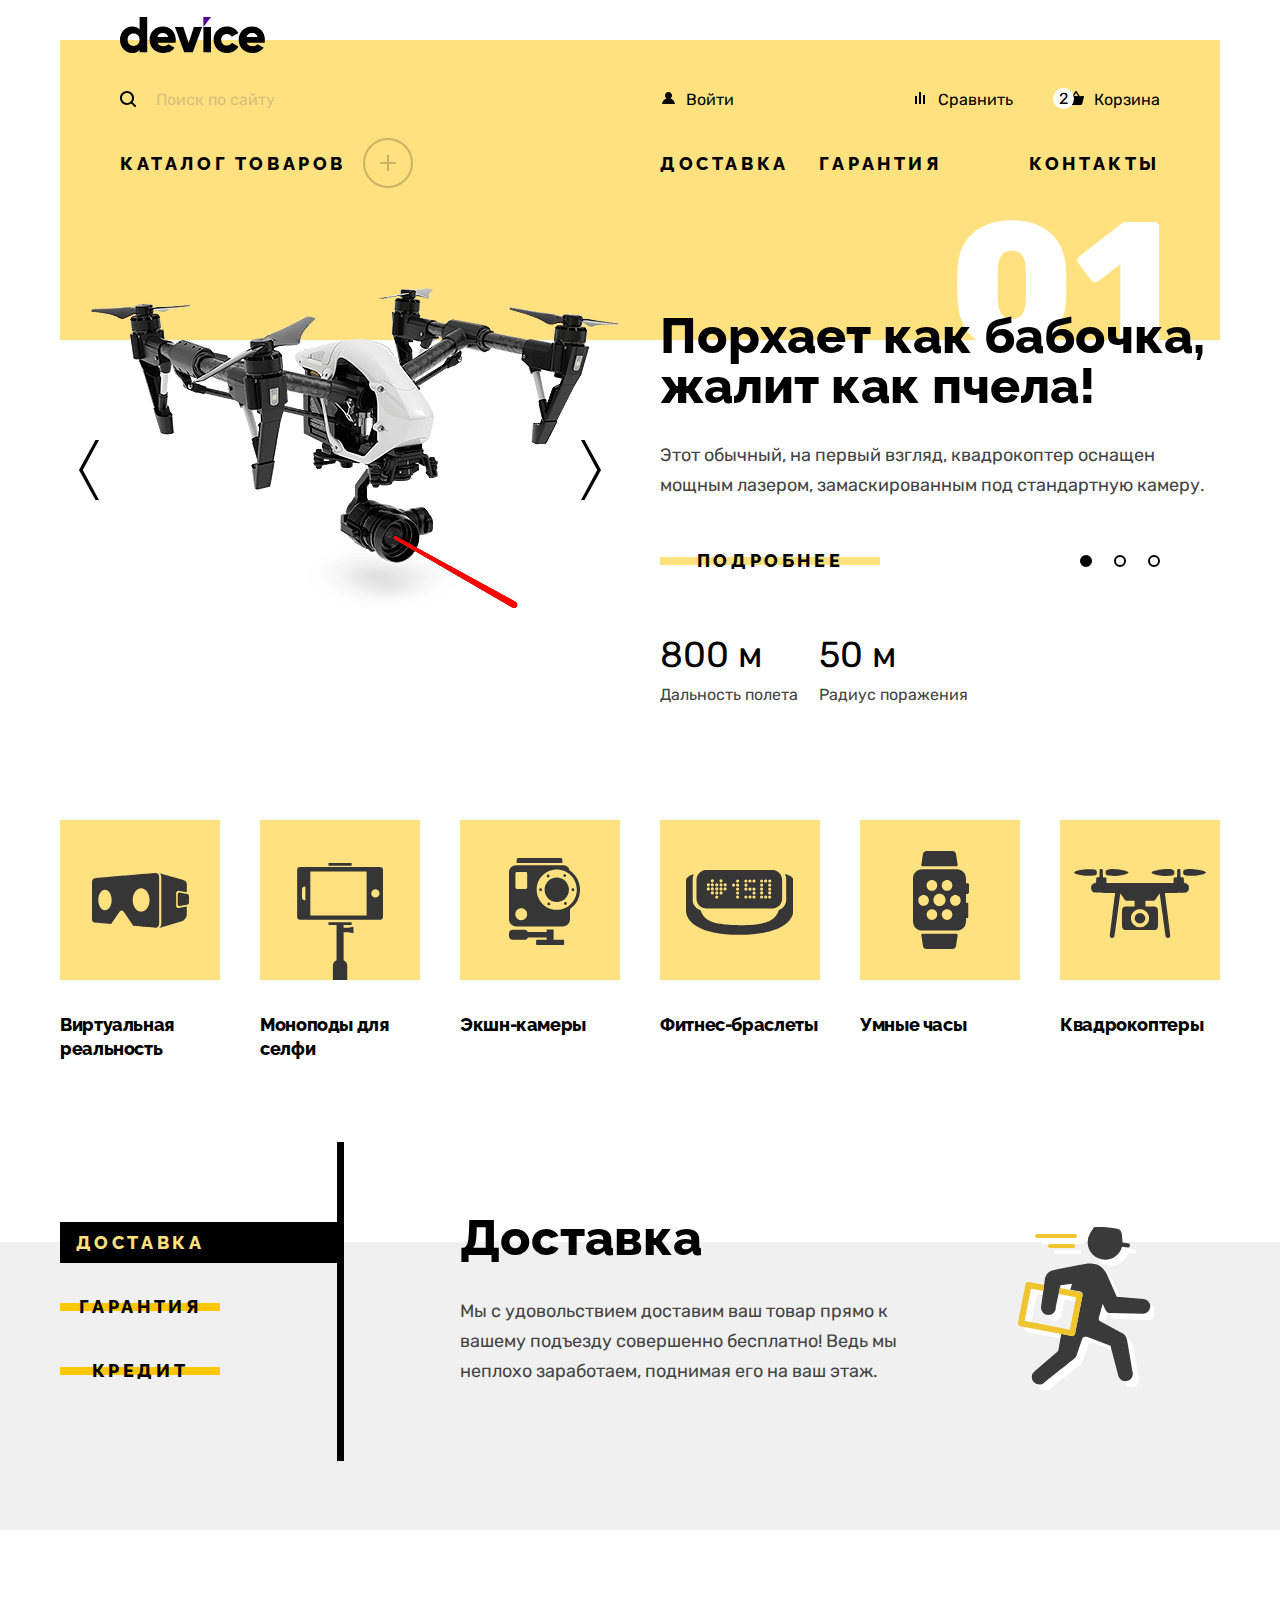
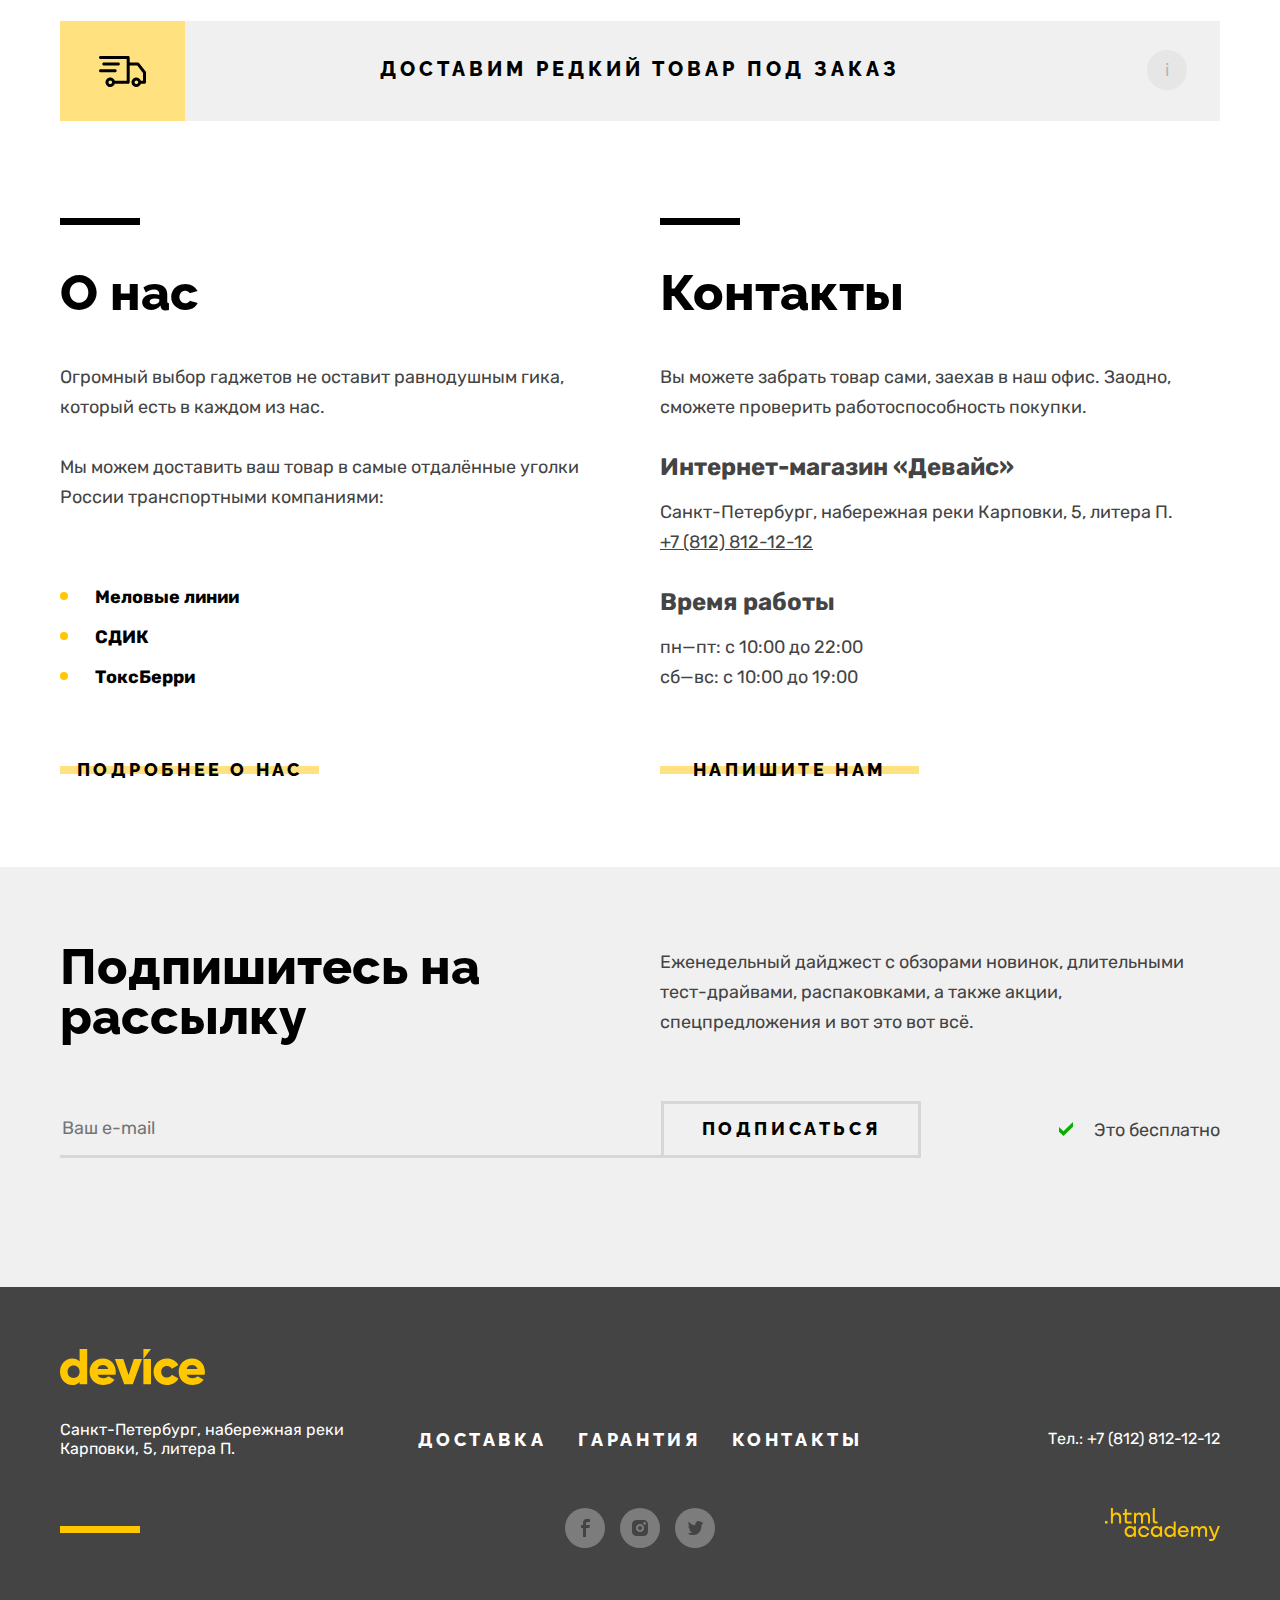
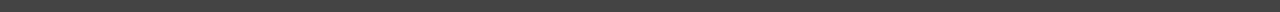
==== commit 24d88cd2: "Сверстала главную страницу и модальное окно" ====
--- a/index.html
+++ b/index.html
@@ -20,30 +20,34 @@
         <button class="search-form__btn" type="submit">Найти</button>
       </form>
       <ul class="nav-user">
-        <li class="nav-user__item">
-          <a class="nav-user__link" href="#">Войти</a>
+        <li class="nav-user__item nav-user__item_enter">
+          <a class="nav-user__link nav-user__link_enter" href="#">Войти</a>
         </li>
         <li class="nav-user__item nav-user__item_compare">
-          <a class="nav-user__link" href="#">Сравнить</a>
+          <a class="nav-user__link nav-user__link_compare" href="#">Сравнить</a>
         </li>
         <li class="nav-user__item nav-user__item_basket">
+          <a class="nav-user__link nav-user__link_basket" href="#">Корзина</a>
           <span class="visually-hidden">Товаров в корзине:</span>
           <span class="nav-user__basket-count">2</span>
-          <a class="nav-user__link" href="#">Корзина</a>
-
-          <section class="popup-basket popup-basket_disabled">
+
+          <section class="popup-basket">
             <h2 class="visually-hidden">Товары в корзине</h2>
             <ul class="popup-basket__list">
               <li class="popup-basket__item">
-                <img class="popup-basket__img" src="images/products/product-1.jpg" width="41" height="43">
-                <p class="popup-basket__text">Любительская селфи-палка</p>
+                <a class="popup-basket__link" href="#">
+                  <img class="popup-basket__img" src="images/products/product-1.jpg" width="41" height="43">
+                  <p class="popup-basket__text">Любительская селфи-палка</p>
+                </a>
                 <button class="popup-basket__item_btn" type="submit">
                   <span class="visually-hidden">Удалить</span>
                 </button>
               </li>
               <li class="popup-basket__item">
-                <img class="popup-basket__img" src="images/products/product-2.jpg" width="41" height="43">
-                <p class="popup-basket__text">Профессиональная селфи-палка</p>
+                <a class="popup-basket__link" href="#">
+                  <img class="popup-basket__img" src="images/products/product-2.jpg" width="41" height="43">
+                  <p class="popup-basket__text">Профессиональная селфи-палка</p>
+                </a>
                 <button class="popup-basket__item_btn" type="submit">
                   <span class="visually-hidden">Удалить</span>
                 </button>
@@ -63,14 +67,14 @@
     <nav class="main-nav">
       <ul class="main-nav__list">
         <li class="main-nav__item main-nav__item_catalog">
-          <a class="main-nav__link" href="catalog.html">Каталог товаров</a>
-          <div class="sub-nav sub-nav_disabled">
+          <a class="main-nav__catalog" href="catalog.html">Каталог товаров</a>
+          <div class="sub-nav sub-nav_disabled page-container">
             <ul class="sub-nav__list">
               <li class="sub-nav__item">
                 <a class="sub-nav__link" href="#">Виртуальная реальность</a>
               </li>
               <li class="sub-nav__item">
-                <a class="sub-nav__link" href="#">Моноподы для cелфи</a>
+                <a class="sub-nav__link" href="catalog.html">Моноподы для cелфи</a>
               </li>
               <li class="sub-nav__item">
                 <a class="sub-nav__link" href="#">Экшн-камеры</a>
@@ -91,14 +95,14 @@
             </ul>
           </div>
         </li>
-        <li class="main-nav__item">
-          <a class="main-nav__link" href="#">Доставка</a>
-        </li>
-        <li class="main-nav__item">
-          <a class="main-nav__link" href="#">Гарантия</a>
-        </li>
-        <li class="main-nav__item">
-          <a class="main-nav__link" href="#">Контакты</a>
+        <li class="main-nav__item main-nav__item_delivery">
+          <a class="main-nav__link main-nav__link_delivery" href="#">Доставка</a>
+        </li>
+        <li class="main-nav__item main-nav__item_warranty">
+          <a class="main-nav__link main-nav__link_warranty" href="#">Гарантия</a>
+        </li>
+        <li class="main-nav__item main-nav__item_cont">
+          <a class="main-nav__link main-nav__link_cont" href="#">Контакты</a>
         </li>
       </ul>
     </nav>
@@ -110,6 +114,10 @@
 
     <section class="product-slider page-container">
       <h2 class="visually-hidden">Популярные товары</h2>
+
+      <input type="radio" id="slider-1" name="slider" checked>
+      <input type="radio" id="slider-2" name="slider">
+      <input type="radio" id="slider-3" name="slider">
 
       <section class="slider-card">
         <h3 class="visually-hidden">Квадракоптер</h3>
@@ -159,7 +167,7 @@
         <div class="slider-card__info">
           <p class="slider-card__number">02</p>
           <dl class="slider-card__description">
-            <dt class="slider-card__title title">Худеем правильно!</dt>
+            <dt class="slider-card__title title">Худеем<br>правильно!</br></dt>
             <dd>Мотивирующие фитнес-браслеты помогут найти в себе силы не пропускать занятия и соблюдать диету.</dd>
           </dl>
 
@@ -215,19 +223,19 @@
       <div class="product-slider__nav">
         <ol class="product-slider__pagination">
           <li class="product-slider__pagination-item">
-            <button class="product-slider__pagination-btn product-slider__pagination-btn_active" type="button">
+            <label class="product-slider__pagination-btn" for="slider-1" tabindex="0">
               <span class="visually-hidden">1 товар</span>
-            </button>
+            </label>
           </li>
           <li class="product-slider__pagination-item">
-            <button class="product-slider__pagination-btn" type="button">
+            <label class="product-slider__pagination-btn" for="slider-2" tabindex="0">
               <span class="visually-hidden">2 товар</span>
-            </button>
+            </label>
           </li>
           <li class="product-slider__pagination-item">
-            <button class="product-slider__pagination-btn" type="button">
+            <label class="product-slider__pagination-btn" for="slider-3" tabindex="0">
               <span class="visually-hidden">3 товар</span>
-            </button>
+            </label>
           </li>
         </ol>
       </div>
@@ -237,32 +245,32 @@
       <h2 class="visually-hidden">Ассортимент</h2>
       <ul class="assortiment__list">
         <li class="assortiment__item">
-          <a class="assortiment__link" href="#">
+          <a class="assortiment__link assortiment__link_vr" href="#">
             <p class="assortiment__text">Виртуальная реальность</p>
           </a>
         </li>
-        <li class="assortiment__item">
-          <a class="assortiment__link" href="#">
+        <li class="assortiment__item assortiment__item ">
+          <a class="assortiment__link assortiment__link_selfie" href="#">
             <p class="assortiment__text">Моноподы для селфи</p>
           </a>
         </li>
         <li class="assortiment__item">
-          <a class="assortiment__link" href="#">
+          <a class="assortiment__link assortiment__link_cameras" href="#">
             <p class="assortiment__text">Экшн-камеры</p>
           </a>
         </li>
         <li class="assortiment__item">
-          <a class="assortiment__link" href="#">
+          <a class="assortiment__link assortiment__link_fitness" href="#">
             <p class="assortiment__text">Фитнес-браслеты</p>
           </a>
         </li>
         <li class="assortiment__item">
-          <a class="assortiment__link" href="#">
+          <a class="assortiment__link assortiment__link_watch" href="#">
             <p class="assortiment__text">Умные часы</p>
           </a>
         </li>
         <li class="assortiment__item">
-          <a class="assortiment__link" href="#">
+          <a class="assortiment__link assortiment__link_copters" href="#">
             <p class="assortiment__text">Квадрокоптеры</p>
           </a>
         </li>
@@ -272,31 +280,34 @@
     <section class="services">
       <div class="services__container page-container">
         <h2 class="visually-hidden">Услуги</h2>
+        <input type="radio" id="delivery" name="service" checked>
+        <input type="radio" id="warranty" name="service">
+        <input type="radio" id="credit" name="service">
 
         <ul class="services__list">
-          <li class="services__item">
-            <button class="services__btn services__btn_active btn" type="button">Доставка</button>
-          </li>
-          <li class="services__item">
-            <button class="services__btn btn" type="button">Гарантия</button>
-          </li>
-          <li class="services__item">
-            <button class="services__btn btn" type="button">Кредит</button>
+          <li class="services__item services__item_delivery">
+            <label class="services__btn btn" for="delivery" tabindex="0">Доставка</label>
+          </li>
+          <li class="services__item services__item_warranty">
+            <label class="services__btn btn" for="warranty" tabindex="0">Гарантия</label>
+          </li>
+          <li class="services__item services__item_credit">
+            <label class="services__btn btn" for="credit" tabindex="0">Кредит</label>
           </li>
         </ul>
 
         <div class="services__content">
-          <section class="service-about">
+          <section class="service-about service-about_delivery">
             <h3 class="service-about__title title">Доставка</h3>
             <p class="service-about__text">Мы с удовольствием доставим ваш товар прямо к вашему подъезду совершенно
               бесплатно! Ведь мы неплохо заработаем, поднимая его на ваш этаж.</p>
           </section>
-          <section class="service-about">
+          <section class="service-about service-about_warranty">
             <h3 class="service-about__title title">Гарантия</h3>
             <p class="service-about__text">Если из-за возгорания купленного у нас товара у вас сгорит дом — не
               переживайте, мы выдадим вам новый. Товар, не дом, конечно же.</p>
           </section>
-          <section class="service-about">
+          <section class="service-about service-about_credit">
             <h3 class="service-about__title title">Кредит</h3>
             <p class="service-about__text">Залезть в долговую яму стало проще! Кредитные консультанты подберут для вас
               наиболее выгодные условия кредита. Выгодные для банка, разумеется.</p>
@@ -354,12 +365,12 @@
           также акции, спецпредложения и вот это вот всё.</p>
       </div>
       <div class="subscription__container page-container">
-      <form class="subscription__form" action="https://echo.htmlacademy.ru/" method="post">
-        <label class="visually-hidden" for="email">Адрес электронной почты</label>
-        <input class="subscription__input" id="email" type="email" name="appointmet-email" placeholder="Ваш e-mail">
-        <button class="subscription__btn btn" type="submit">Подписаться</button>
-      </form>
-      <span class="subscription__info">Это бесплатно</span>
+        <form class="subscription__form" action="https://echo.htmlacademy.ru/" method="post">
+          <label class="visually-hidden" for="email">Адрес электронной почты</label>
+          <input class="subscription__input" id="email" type="email" name="appointmet-email" placeholder="Ваш e-mail">
+          <button class="subscription__btn btn" type="submit">Подписаться</button>
+        </form>
+        <span class="subscription__info">Это бесплатно</span>
       </div>
     </section>
   </main>
@@ -370,7 +381,7 @@
         <img class="footer-logo__img" src="images/icon/logo-footer-2.svg" width="145" height="36" alt="Device">
       </div>
 
-      <div class="footer-container">
+      <div class="footer-container footer-container_nav">
         <address class="footer-address">
           <p class="footer-address__text">Санкт-Петербург, набережная реки Карповки, 5, литера П.</p>
         </address>
@@ -390,26 +401,39 @@
         </nav>
       </div>
 
-      <div class="footer-container">
+      <div class="footer-container footer-container_social">
         <ul class="footer-social">
           <li class="footer-social__item">
             <a class="footer-social__btn" href="https://www.facebook.com/htmlacademy">
+              <svg aria-hidden="true" focusable="false" width="9" height="18" xmlns="http://www.w3.org/2000/svg">
+                <path d="M6.5 3H9V0H5.6C2.8 0 2 1.7 2 4.2V6H0v3h2v9h3V9h3.3l.6-3H5V4.5C5 3.7 5.3 3 6.5 3Z"></path>
+              </svg>
               <span class="visually-hidden">Фейсбук</span>
             </a>
           </li>
           <li class="footer-social__item">
             <a class="footer-social__btn" href="https://www.instagram.com/htmlacademy/">
+              <svg aria-hidden="true" focusable="false" width="16" height="16" xmlns="http://www.w3.org/2000/svg">
+                <path d="M8 10a2 2 0 1 0 0-4 2 2 0 0 0 0 4Z"></path>
+                <path d="M14.7 1.3c-.9-.9-2-1.3-3.4-1.3H4.7C1.9 0 0 1.9 0 4.7v6.6c0 1.4.4 2.6 1.4 3.4.9.9 2 1.3 3.3 1.3h6.6c1.4 0 2.6-.4 3.4-1.3.8-.9 1.3-2 1.3-3.4V4.7c0-1.4-.4-2.6-1.3-3.4ZM8 12.1c-2.2 0-4.1-1.8-4.1-4.1S5.8 3.9 8 3.9c2.2 0 4.1 1.8 4.1 4.1s-1.9 4.1-4.1 4.1Zm4.6-7.4c-.7 0-1.3-.5-1.3-1.3s.5-1.3 1.3-1.3c.7 0 1.3.6 1.3 1.3 0 .7-.6 1.3-1.3 1.3Z"></path>
+              </svg>
               <span class="visually-hidden">Инстаграм</span>
             </a>
           </li>
           <li class="footer-social__item">
             <a class="footer-social__btn" href="https://twitter.com/htmlacademy_ru">
+              <svg aria-hidden="true" focusable="false" width="15" height="14" xmlns="http://www.w3.org/2000/svg">
+                <path d="M9.7.1c1.5-.5 2.6.3 3.2 1.1.5-.2 1.1-.4 1.7-.6 0 .8-.5 1.4-.8 1.6.7.2 1.2-.4 1.2-.4-.1.9-.9 1.7-1.4 1.9-.2 6.3-2.8 10.4-8.9 10.3h-.4C4 14 .6 13.6 0 12.2c2 .2 3.4-.4 4.1-1.1-.8-.3-2.4-.4-2.6-2.8.3.2.5.3 1.1.2C1.5 7.7.3 7 .4 5c.3.3.9.5 1.2.4C1 5.2-.2 2.3.8.8c1.6 1.7 3.3 3.4 6.3 3.5.2-2.1 1-3.5 2.6-4.2Z"></path>
+              </svg>
               <span class="visually-hidden">Твитер</span>
             </a>
           </li>
         </ul>
 
         <a class="logo-academy" href="https://htmlacademy.ru/">
+          <svg aria-hidden="true" focusable="false" width="115" height="34" xmlns="http://www.w3.org/2000/svg">
+            <path d="M0 12.9v2.6h2.5v-2.6H0Zm11.6-8.4c-1.6 0-2.8.7-3.6 1.7h-.1V0h-2v15.5h2v-5.3c0-2.1 1.3-3.6 3.3-3.6 1.8 0 2.9 1.4 2.9 3.2v5.7h2V9.4c.1-3-1.8-4.9-4.5-4.9Zm15 .3h-4.8V1.1h-2v3.8h-1.9v2h1.9v6c0 1.7 1 2.7 2.7 2.7h4.1v-2h-3.7c-.7 0-1.1-.4-1.1-1.1V6.8h4.8v-2Zm14.5-.2c-1.6 0-2.9.8-3.5 2.1h-.1c-.6-1.2-1.8-2.1-3.4-2.1-1.4 0-2.5.8-3.1 1.8h-.1V4.8H29v10.6h2V10c0-2 1-3.5 2.6-3.5 1.5 0 2.4 1 2.4 2.6v6.3h2V9.8c0-2.4 1.4-3.3 2.6-3.3 1.5 0 2.4 1 2.4 2.6v6.3h2V8.9c.1-2.5-1.4-4.3-3.9-4.3Zm6.7 8.1c0 1.7 1 2.7 2.8 2.7h2v-2h-1.7c-.7 0-1.1-.4-1.1-1.1V0h-2v12.7Zm-18.9 7c-.9-1.1-2.2-1.8-3.9-1.8-3.1 0-5.4 2.3-5.4 5.6s2.3 5.6 5.4 5.6c1.8 0 3-.8 3.8-1.9h.1v1.6h2V18.2h-2v1.5Zm-3.6 7.4c-2.2 0-3.6-1.6-3.6-3.6s1.4-3.6 3.6-3.6 3.6 1.6 3.6 3.6c0 1.9-1.4 3.6-3.6 3.6ZM44.2 22c-.5-2.4-2.6-4.1-5.4-4.1-3.4 0-5.6 2.5-5.6 5.6 0 3.1 2.2 5.6 5.6 5.6 2.8 0 4.9-1.8 5.4-4.2h-2.1c-.4 1.3-1.7 2.3-3.3 2.3-2.2 0-3.6-1.6-3.6-3.6s1.4-3.6 3.6-3.6c1.6 0 2.8 1 3.3 2.2h2.1V22Zm10.9-2.3c-.9-1.1-2.2-1.8-3.9-1.8-3.1 0-5.4 2.3-5.4 5.6s2.3 5.6 5.4 5.6c1.8 0 3-.8 3.8-1.9h.1v1.6h2V18.2h-2v1.5Zm-3.6 7.4c-2.2 0-3.6-1.6-3.6-3.6s1.4-3.6 3.6-3.6 3.6 1.6 3.6 3.6c0 1.9-1.5 3.6-3.6 3.6Zm17.2-7.3c-.9-1.1-2.2-1.9-3.9-1.9-3.1 0-5.4 2.3-5.4 5.6s2.2 5.6 5.4 5.6c1.7 0 3-.8 3.8-1.8h.1v1.5h2V13.4h-2v6.4Zm-3.6 7.3c-2.2 0-3.6-1.6-3.6-3.6s1.4-3.6 3.6-3.6 3.6 1.6 3.6 3.6c-.1 2-1.5 3.6-3.6 3.6Zm13.2-9.2c-3.3 0-5.5 2.5-5.5 5.6 0 3 2.1 5.6 5.5 5.6 2.5 0 4.5-1.3 5.2-3.6h-2.1c-.5 1-1.6 1.6-3 1.6-1.9 0-3.3-1.3-3.4-2.9h8.8c.2-3.6-2-6.3-5.5-6.3Zm0 1.9c1.7 0 3 1 3.3 2.6h-6.5c.3-1.5 1.5-2.6 3.2-2.6Zm19.9-1.9c-1.6 0-2.9.8-3.6 2h-.1c-.6-1.2-1.8-2-3.4-2-1.4 0-2.5.7-3.1 1.8v-1.5h-1.9v10.6h2v-5.4c0-2 1-3.4 2.6-3.5 1.5 0 2.4 1 2.4 2.6v6.3h2v-5.6c0-2.4 1.4-3.3 2.6-3.3 1.5 0 2.4 1 2.4 2.6v6.3h2v-6.5c.1-2.6-1.4-4.4-3.9-4.4Zm11.2 9.1-3.6-8.9h-2.2l4.8 11.6c-.3.9-.7 1.2-1.7 1.2h-2.5v2h2.5c1.8 0 2.8-.8 3.5-2.6l4.7-12.2h-2.1l-3.4 8.9Z"></path>
+          </svg>
           <span class="visually-hidden">Сделано в html-academy</span>
         </a>
       </div>
@@ -438,28 +462,33 @@
           </li>
           <li class="delivery-form__item delivery-form__item_product form-input">
             <label class="form-input__label" for="product-name">Что нужно привезти:</label>
-            <input class="form-input__input" type="text" id="product-name" name="product-name" placeholder="В свободной форме">
+            <input class="form-input__input" type="text" id="product-name" name="product-name"
+              placeholder="В свободной форме">
           </li>
           <li class="delivery-form__item delivery-form__item_counter form-counter">
             <div class="form-counter__title">
               <label class="form-counter__label" for="count">Количество:</label>
-              <button class="form-counter__info">
+              <div class="form-info">
                 <span class="visually-hidden">Информация</span>
-              </button>
-            </div>
-            <div class="form-counter__group">
-              <button class="form-counter__btn form-counter__btn_minus">
+                <p class="form-info__popup">Постараемся найти, сколько нужно. Привезём сколько получится по требованиям
+                  к
+                  провозу багажа.
+                </p>
+              </div>
+            </div>
+            <div class="form-counter__group" tabindex="0">
+              <button class="form-counter__btn form-counter__btn_minus" type="button">
                 <span class="visually-hidden">Минус</span>
               </button>
               <input class="form-counter__input" type="number" id="count" name="count" value="1">
-              <button class="form-counter__btn form-counter__btn_plus">
+              <button class="form-counter__btn form-counter__btn_plus" type="button">
                 <span class="visually-hidden">Плюс</span>
               </button>
             </div>
-          </li> 
+          </li>
         </ul>
         <button class="delivery-form__btn btn" type="submit">Отправить</button>
-        <button class="delivery-form__close" type="submit">
+        <button class="delivery-form__close" type="button">
           <span class="visually-hidden">Закрыть</span>
         </button>
 
--- a/style/style.css
+++ b/style/style.css
@@ -52,7 +52,8 @@
 
 .btn {
     display: inline-block;
-    padding: 16px 26px;
+    padding: 14px 26px 16px 26px;
+    box-sizing: border-box;
     font-family: "Raleway", "Arial", sans-serif;
     font-weight: 800;
     font-size: 18px;
@@ -63,7 +64,7 @@
     text-align: center;
     color: #000000;
     background-color: transparent;
-    background-image: linear-gradient(to bottom, transparent 24px, #FFE17F 24px, #FFE17F 31px, transparent 31px, transparent);
+    background-image: linear-gradient(to bottom, transparent 21px, #FFC700 21px, #FFC700 29px, transparent 29px, transparent);
     border: 0;
 }
 
@@ -94,97 +95,269 @@
 }
 
 .page-header {
-    padding: 17px 40px 38px 40px;
+    padding: 17px 60px 38px 60px;
     box-sizing: border-box;
     color: #000000;
     background-image: linear-gradient(to bottom, transparent 40px, #FFE17F 40px, #FFE17F);
 }
 
 .page-header_main {
-    padding-bottom: 0;
+    padding-bottom: 2px;
 }
 
 .header-logo {
-    display: inline-block;
-    margin-left: 20px;
+    position: relative;
+    display: block;
+    height: 36px;
+    width: 145px;
     margin-bottom: 26px;
-    width: 145px; 
-    height: 36px;
+    outline: none;
+}
+
+.header-logo:focus::before {
+    position: absolute;
+    top: -10px;
+    left: -13px;
+    content: "";
+    display: block;
+    width: calc(100% + 20px);
+    height: calc(100% + 20px);
+    border: 2px solid #AF4FFF;
+    border-radius: 20px;
+}
+
+.header-logo__img {
+    display: block;
 }
 
 .navigation {
     display: flex;
-    margin-bottom: 21px;
+    margin-bottom: 19px;
 }
 
 .search-form {
-    display: flex;
-    width: 540px;
-    padding-right: 24px;
-    box-sizing: border-box;
+    position: relative;
+    display: flex;
+    height: 40px;
+    width: 500px;
+    margin-right: 40px;
+}
+
+.search-form::before {
+    position: absolute;
+    top: calc(50% - 8px);
+    left: 0;
+    content: "";
+    display: block;
+    width: 16px;
+    height: 16px;
+    background-image: url(../images/icon/search.svg);
+    background-repeat: no-repeat;
 }
 
 .search-form__input {
     flex-grow: 1;
-}
-
-
-.nav-user {
-    display: flex;
-    flex-grow: 1;
-    flex-wrap: wrap;
-    margin: 0;
-    padding: 0;
+    box-sizing: border-box;
+    margin-left: -20px;
+    padding: 0 0 0 56px;
+    font-family: "Rubik", "Arial", sans-serif;
+    font-weight: 400;
     font-size: 16px;
     line-height: 19px;
+    background-color: transparent;
+    border: none;
+    outline: none;
+    opacity: 0.3;
+}
+
+.search-form__btn {
+    display: none;
+    width: 160px;
+    padding: 0;
+    cursor: pointer;
+    outline: none;
+}
+
+.search-form:focus-within .search-form__btn {
+    display: block;
+    background-color: transparent;
+    border: 2px solid #000000;
+    border-radius: 0px 20px 20px 0px;
+}
+
+.search-form:focus-within .search-form__btn:focus {
+    border: 2px solid #AF4FFF;
+}
+
+.search-form:focus-within .search-form__btn:hover {
+    color: #FFFFFF;
+    background-color: #000000;
+}
+
+.search-form:focus-within .search-form__btn:active {
+    color: rgba(255, 255, 255, 0.3);
+    background-color: #000000;
+    border-color: #000000;
+} 
+
+.search-form__input:hover {
+    opacity: 0.6;
+}
+
+.search-form:focus-within .search-form__input {
+    border: 2px solid #000000;
+    border-right: none;
+    border-radius: 20px 0 0 20px;
+    opacity: 1;
+}
+
+.search-form:focus-within .search-form__input:focus {
+    border-color: #AF4FFF;
+}
+
+.nav-user {
+    flex-grow: 1;
+    display: flex;
+    align-items: center;
+    flex-wrap: wrap;
+
+    margin: 0;
+    padding: 0;
+    list-style: none;
+
+    font-size: 16px;
+    line-height: 19px;
 }
 
 .nav-user__item  {
-    display: inline-block;
-    list-style: none;
+    margin-right: 25px;
+}
+
+.nav-user__link {
+    position: relative;
+    outline: none;
+}
+
+.nav-user__link:focus::after {
+    position: absolute;
+    left: -20px;
+    top: -2px;
+    content: "";
+    display: block;
+    width: calc(100% + 42px);
+    height: calc(100% - 2px);
+    border: 2px solid #AF4FFF;
+    border-radius: 20px;
+}
+
+.nav-user__link:hover {
+    opacity: 0.6;
+}
+
+.nav-user__link:active {
+    opacity: 0.3;
+}
+
+.nav-user__link:active::after {
+    content: none;
+}
+
+.nav-user__item:last-child {
+    margin-right: 0;
 }
 
 .nav-user__item_compare {
     margin-left: auto;
+    margin-right: 55px;
 }
 
 .nav-user__item_basket {
     position: relative;
 }
 
+.nav-user__item_basket:focus-within .popup-basket {
+    display: flex;
+}
+
 .nav-user__link {
-    display: block;
-    padding: 10px 20px;
+    display: flex;
+    padding: 10px 0;
     text-decoration: none;
     color: #000000;
 }
 
-.nav-user__link:focus {
-    padding: 8px 18px;
-    border: 2px solid #AF4FFF;
-    border-radius: 25px;
-}
-
+.nav-user__link::before {
+    content: '';
+    display: block;
+    width: 16px;
+    height: 16px;
+    margin-right: 10px;
+    background-repeat: no-repeat;
+    background-position: 50%;
+}
+
+.nav-user__link_out {
+    opacity: 0.3;
+}
+
+.nav-user__link_out::before {
+    content: none;
+}
+
+.nav-user__link_enter::before {
+    background-image: url(../images/icon/enter.svg);
+}
+
+.nav-user__link_compare::before {
+    background-image: url(../images/icon/compare.svg);
+}
+
+.nav-user__link_basket::before {
+    background-image: url(../images/icon/basket.svg);
+}
+
+.nav-user__basket-count {
+    position: absolute;
+    top: 8px;
+    left: -15px;
+    display: flex;
+    justify-content: center;
+    align-items: center;
+    height: 21px;
+    width: 21px;
+    background-color: #FFFFFF;
+    border-radius: 50%;
+    z-index: 1;
+}
+
+.nav-user__link:hover ~ .nav-user__basket-count {
+    color: rgba(0, 0, 0, 0.6);
+}
+
+.nav-user__link:active ~ .nav-user__basket-count {
+    color: rgba(0, 0, 0, 0.3);
+}
+
+.nav-user__item_basket:hover .popup-basket {
+    display: flex;
+}
 
 .popup-basket {
-    position: absolute;
-    top: 0;
-    right: 0;
-    display: flex;
+    display: none;
+    position: absolute;
+    top: 42px;
+    right: -80px;
     flex-direction: column;
     width: 320px;
     background-color: #000000;
-    z-index: 1;
-}
-
-.popup-basket_disabled {
-    display: none;
+    box-shadow: 0px 10px 0px rgba(0, 0, 0, 0.1);
+    z-index: 2;
 }
 
 .popup-basket::before {
     position: absolute;
     top: -13px;
-    left: calc(50% - 7px);
+    left: calc(50% - 10px);
     content: "";
     display: block;
     width: 0;
@@ -204,6 +377,14 @@
     align-items: center;
     padding: 20px;
     border-bottom: 1px solid rgba(255, 255, 255, 0.1);
+    cursor: pointer;
+}
+
+.popup-basket__link {
+    display: flex;
+    margin-right: 23px;
+    text-decoration: none;
+    outline: none;
 }
 
 .popup-basket__item:last-child {
@@ -212,53 +393,109 @@
 
 .popup-basket__img {
     display: block;
+    margin-right: 23px;
 }
 
 .popup-basket__text {
+    align-self: center;
     width: 180px;
+    margin: 0;
+    padding: 0;
+
     font-family: "Rubik", "Arial", serif;
     font-weight: 400;
     font-size: 16px;
     line-height: 20px;
-    margin: 0 0 0 23px;
-    padding: 0;
     color: #FFFFFF;
 }
 
 .popup-basket__item_btn {
-    margin: 0 auto;
+    position: relative;
+    margin: 0;
     padding: 0;
     align-self: flex-start;
-    
     width: 25px;
     height: 25px;
+
+    border: none;
     border-radius: 50%;
-    border: none;
     background-color: transparent;
     background-image: url(../images/icon/delete.svg);
     background-repeat: no-repeat;
-    background-position: center;
+    background-position: right;
+    outline: none;
+    cursor: pointer;
+}
+
+.popup-basket__item_btn:focus::before {
+    position: absolute;
+    top: -2px;
+    right: -9px;
+    content: "";
+    display: block;
+    width: 25px;
+    height: 25px;
+
+    border: 2px solid #AF4FFF;
+    border-radius: 50%;
+}
+
+.popup-basket__link:focus .popup-basket__img {
+    outline: 5px solid #AF4FFF;
+}
+
+.popup-basket__link:focus .popup-basket__text {
+    color: #AF4FFF;
+}
+
+.popup-basket__link:hover,
+.popup-basket__item_btn:hover {
+    opacity: 0.6;
+}
+
+.popup-basket__link:focus {
+    opacity: 1;
+}
+
+.popup-basket__link:active,
+.popup-basket__item_btn:active {
+    opacity: 0.3;
+}
+
+.popup-basket__item_btn:active::before {
+    content: none;
+}
+
+.popup-basket__link:active .popup-basket__text {
+    color: #FFFFFF;
+}
+
+.popup-basket__link:active .popup-basket__img {
+    outline: none;
 }
 
 .popup-basket__result {
     display: flex;
     justify-content: space-between;
-    padding: 20px;
+    padding: 12px 20px;
     background-color: #1A1A1A;
 }
 
 .popup-basket__count,
 .popup-basket__sum {
+    margin: 0;
+    padding: 0;
+
     font-family: "Rubik", "Arial", serif;
     font-weight: 400;
     font-size: 16px;
     line-height: 20px;
-    margin: 0;
-    padding: 0;
     color: #FFFFFF;
 }
 
 .popup-basket__btn {
+    margin: 20px 20px 21px 20px;
+    padding: 15px;
     font-family: "Raleway", "Arial", serif;
     font-weight: 800;
     font-size: 18px;
@@ -268,86 +505,222 @@
     text-transform: uppercase;
     color: #000000;
     text-decoration: none;
-    padding: 15px;
-    margin: 20px 20px 21px 20px;
     background-color: #FFFFFF;
 }
 
+.popup-basket__btn:focus {
+    outline: 5px solid #AF4FFF;
+}
+
+.popup-basket__btn:hover {
+    background-color: #FFE17F;;
+}
+
+.popup-basket__btn:active {
+    color: rgba(0, 0, 0, 0.3);
+    background-color: #FFE17F;
+    outline: none;
+}
+
 .main-nav {
-    margin: 0;
-    position: relative;
+    position: relative;
+    z-index: 1;
 }
 
 .main-nav__list {
     display: flex;
+    align-items: center;
     margin: 0;
     padding: 0;
     list-style: none;
 }
 
 .main-nav__item {
-    display: block;
+    margin-right: 30px;
     font-family: "Raleway", "Arial", sans-serif;
     font-weight: 800;
     line-height: 21px;
 }
 
+.main-nav__item_catalog {
+    position: relative;
+}
+
 .main-nav__item:last-child {
+    margin-right: 0;
+}
+
+.main-nav__item_catalog {
+    width: 500px;
+    margin-right: 40px;
+}
+
+.main-nav__item_catalog:focus-within .sub-nav {
+    display: grid;
+}
+
+.main-nav__item_cont {
     margin-left: auto;
 }
 
-.nav-user__basket-count {
-    display: none;
-}
-
-.main-nav__item_catalog {
-    width: 540px;
-}
-
 .main-nav__link {
-    display: inline-block;
-    padding: 15px 20px;
+    position: relative;
+    padding: 8px 0;
+    box-sizing: border-box;
     letter-spacing: 0.2em;
     text-transform: uppercase;
     text-decoration: none;
     color: #000000;
-}
-
-.main-nav__link:focus {
-    padding: 13px 18px;
+    outline: none;
+}
+
+.main-nav__link:focus::before {
+    position: absolute;
+    left: -14px;
+    top: -4px;
+    content: "";
+    display: block;
+    width: calc(100% + 22px);
+    height: calc(100% + 4px);
+
     border: 2px solid #AF4FFF;
     border-radius: 25px;
+} 
+
+.main-nav__link:hover {
+    border-bottom: 2px solid #000000;
+}
+
+.main-nav__link:active {
+    border-bottom: 2px solid #000000;
+    opacity: 0.3;
+}
+
+.main-nav__link:active::before {
+    display: none;
+}
+
+.main-nav__catalog {
+    position: relative;
+    display: flex;
+    align-items: center;
+    letter-spacing: 0.2em;
+    text-transform: uppercase;
+    text-decoration: none;
+    color: #000000;
+    outline: none;
+}
+
+.main-nav__catalog:focus:before {
+    position: absolute;
+    left: -22px;
+    top: -2px;
+    content: "";
+    display: block;
+    width: 263px;
+    height: 50px;
+    border: 2px solid #AF4FFF;
+    border-radius: 25px;
+}
+.main-nav__catalog:active:before {
+    content: none;
+}
+
+.main-nav__item_catalog:hover .sub-nav {
+    display: grid;
+}
+
+.main-nav__item_catalog:hover .main-nav__catalog::after {
+    opacity: 1;
+    background-image: url(../images/icon/minus.svg);
+}
+
+.main-nav__catalog:active {
+    opacity: 0.3;
+}
+
+.main-nav__catalog::after {
+    content: "";
+    display: block;
+    width: 50px;
+    height: 50px;
+    margin-left: 17px;
+    box-sizing: border-box;
+
+    border: 2px solid #000000;
+    border-radius: 50%;
+    opacity: 0.2;
+    background-image: url(../images/icon/plus.svg);
+    background-repeat: no-repeat;
+    background-position: center;
+}
+
+.main-nav__catalog:hover::after {
+    opacity: 1;
+    background-image: url(../images/icon/minus.svg);
+}
+
+.main-nav__catalog:active::after {
+    background-image: url(../images/icon/minus.svg);
 }
 
 .sub-nav {
+    position: absolute;
+    left: -60px;
     display: none;
-
-    position: absolute;
-    left: 0;
-    top: 52px;
-
-    width: 100%;
-    padding: 30px 18px 25px 18px;
+    grid-template-columns: 210px 172px 200px;
+    gap: 29px;
+    padding: 35px 60px 38px 60px;
     box-sizing: border-box;
-
+    background-color: #FFE17F;
+    z-index: -1;
+}
+
+.sub-nav__list {
+    margin: 0;
+    padding: 0;
     font-family: "Rubik", "Arial", sans-serif;
     font-weight: 400;
     font-size: 16px;
     line-height: 18px;
-    color: #000000;
-    background-color: #FFE17F;
-    z-index: 1;
-}
-
-.sub-nav__list {
-    margin: 0;
-    padding: 0;
     list-style: none;
 }
 
+.sub-nav__item {
+    margin: 0 0 19px 0;
+    padding: 0;
+}
+
 .sub-nav__link {
+    position: relative;
     text-decoration: none;
     color: #000000;
+    outline: none;
+}
+
+.sub-nav__link:focus::before {
+    position: absolute;
+    top: -3px;
+    left: -12px;
+    content: "";
+    display: block;
+    width: calc(100% + 20px);
+    height: calc(100% + 3px);
+    
+    border: 2px solid #AF4FFF;
+    border-radius: 25px;
+}
+
+.sub-nav__link:hover {
+    opacity: 0.6;
+}
+
+.sub-nav__link:active {
+    opacity: 0.3;
+}
+
+.sub-nav__link:active::before {
+    content: none;
 }
 
 .main-container {
@@ -356,20 +729,72 @@
 
 .product-slider {
     position: relative;
-    margin-bottom: 70px;
+    margin-bottom: 61px;
     color: #444444;
 }
 
+.product-slider > input {
+    display: none;
+}
+
 .slider-card {
-    display: flex;
+    display: none;
     justify-content: space-between;
     background-image: linear-gradient(to bottom, #FFE17F 150px, transparent 150px, transparent);
 }
 
+#slider-1:checked ~ .slider-card:nth-of-type(1),
+#slider-2:checked ~ .slider-card:nth-of-type(2),
+#slider-3:checked ~ .slider-card:nth-of-type(3) {
+    display: flex;
+}
+
 .slider-card__galery {
+    position: relative;
     width: 560px;
 }
 
+.slider-card__btn {
+    width: 40px;
+    height: 80px;
+    padding: 10px;
+    background-color: transparent;
+    border: 2px solid transparent;
+    background-repeat: no-repeat;
+    background-position: center;
+    cursor: pointer;
+}
+
+.slider-card__btn:focus {
+    outline: none;
+    border: 2px solid #AF4FFF;
+    border-radius: 6px;         
+}
+
+.slider-card__btn:hover {
+    opacity: 0.6;
+}   
+
+.slider-card__btn:active {
+    border: transparent;
+    opacity: 0.3;
+}
+
+.slider-card__btn_prev {
+    position: absolute;
+    top: calc(50% - 45px);
+    left: 9px;
+    background-image: url(../images/icon/right-tall-arrow.svg);
+    transform: rotate(180deg);
+}
+
+.slider-card__btn_next {
+    position: absolute;
+    top: calc(50% - 45px);
+    right: 9px;
+    background-image: url(../images/icon/right-tall-arrow.svg);
+}
+
 .slider-card__info {
     position: relative;
     width: 560px;
@@ -377,7 +802,7 @@
 
 .slider-card__number {
     position: absolute;
-    top: 5px;
+    top: 7px;
     right: 50px;
     margin: 0;
     padding: 0;
@@ -395,20 +820,39 @@
     padding-top: 121px;
 }
 
+.slider-card__title {
+    position: relative;
+    margin-bottom: 29px;
+    color: #000000;
+}
+
 .slider-card__description dd {
-    margin: 0 0 30px 0;
+    margin: 0 0 36px 0;
     padding: 0;
     color: #444444;
 }
 
-.slider-card__title {
-    position: relative;
-    margin-bottom: 19px;
-    color: #000000;
-}
-
 .slider-card__link {
-    margin-bottom: 70px;
+    box-sizing: border-box;
+    width: 220px;
+    margin-bottom: 53px;
+    background-image: linear-gradient(to bottom, transparent 21px, #FFE17F 21px, #FFE17F 29px, transparent 29px, transparent);
+}
+
+.slider-card__link:focus {
+    outline: none;
+    background-image: linear-gradient(to bottom, transparent 21px, #AF4FFF 21px, #AF4FFF 29px, transparent 29px, transparent);
+}
+
+.slider-card__link:hover {
+    background-color: #FFE17F;
+    background-image: none;
+}
+
+.slider-card__link:active {
+    color: rgba(0, 0, 0, 0.3);
+    background-color: #FFE17F;
+    background-image: none;
 }
 
 .main-nav__item {
@@ -423,7 +867,7 @@
 }
 
 .slider-card__feature-item {
-    margin-right: 30px;
+    margin-right: 21px;
 }
 
 .slider-card__feature dt {
@@ -441,8 +885,8 @@
 
 .product-slider__nav {
     position: absolute;
-    right: 0;
-    top: 340px
+    right: 38px;
+    top: 365px
 }
 
 .product-slider__pagination {
@@ -450,14 +894,46 @@
     justify-content: space-between;
     margin: 0;
     padding: 0;
+    list-style: none;
 }
 
 .product-slider__pagination-item {
-    margin-right: 20px;
+    margin-right: 22px;
+}
+
+.product-slider__pagination-btn {
+    display: block;
+    width: 12px;
+    height: 12px;
+    padding: 0;
+    box-sizing: border-box;
+    border: 2px solid #000000;
+    border-radius: 50%;
+    background-color: transparent;
+    cursor: pointer;
+}
+
+#slider-1:checked ~ .product-slider__nav label[for="slider-1"],
+#slider-2:checked ~ .product-slider__nav label[for="slider-2"],
+#slider-3:checked ~ .product-slider__nav label[for="slider-3"] {
+    background-color: #000000;
+}
+
+.product-slider__pagination-btn:focus {
+    outline: none;
+    border: 2px solid #AF4FFF;
+}
+
+.product-slider__pagination-btn:hover {
+    border: 2px solid rgba(0, 0, 0, 0.6);
+}
+
+.product-slider__pagination-btn:active {
+    border: 2px solid rgba(0, 0, 0, 0.3);
 }
 
 .assortiment {
-    margin-bottom: 70px;
+    margin-bottom: 81px;
     font-family: "Raleway", "Arial", sans-serif;
     font-weight: 800;
     font-size: 18px;
@@ -478,16 +954,97 @@
 }
 
 .assortiment__link {
-    display: block;
-    padding: 193px 0 0 0;
+    position: relative;
+    display: block;
+    padding: 0;
     text-decoration: none;
+    color: #000000;
+}
+
+.assortiment__link:focus {
+    color:  #AF4FFF;
+    outline: none;
+}
+
+.assortiment__link:hover {
+    color: #000000;
+}
+
+.assortiment__link:active {
+    color: rgba(0, 0, 0, 0.3);
+}
+
+.assortiment__link::before,
+.assortiment__link::after {
+    content: "";
+    display: block;
+    width: 160px;
+    height: 160px;
+}
+
+.assortiment__link::before {
+    margin-bottom: 33px;
+    background-color: #FFE17F;
+}
+
+.assortiment__link:focus::before {
+    outline: 5px solid #AF4FFF;
+}
+
+.assortiment__link:hover::before {
+    outline: none;
+    background-color: #FFC700;
+}
+
+.assortiment__link:active::before {
+    background-color: #FFC700;
+}
+
+.assortiment__link::after {
+    position: absolute;
+    top: 0;
+    left: 0;
+    background-repeat: no-repeat;
+}
+
+.assortiment__link:active::after {
+    opacity: 0.3;
+}
+
+.assortiment__link_vr::after {
+    background-image: url(../images/assortiment/virtual-glasses.svg);
+    background-position: top 53px left 32px;
+}
+
+.assortiment__link_selfie::after {
+    background-image: url(../images/assortiment/monopod.svg);
+    background-position: top 43px left 37px;
+}
+
+.assortiment__link_cameras::after {
+    background-image: url(../images/assortiment/camera.svg);
+    background-position: top 38px left 49px;
+}
+
+.assortiment__link_fitness::after {
+    background-image: url(../images/assortiment/fitness-bracelet.svg);
+    background-position: top 50px left 26px;
+}
+
+.assortiment__link_watch::after {
+    background-image: url(../images/assortiment/smart-watches.svg);
+    background-position: top 31px left 53px;
+}
+
+.assortiment__link_copters::after {
+    background-image: url(../images/assortiment/quadrocopters.svg);
+    background-position: top 49px left 14px;
 }
 
 .assortiment__text {
     margin: 0;
     padding: 0;
     letter-spacing: -0.02em;
-    color: #000000;
 }
 
 .services {
@@ -501,10 +1058,14 @@
     display: flex;
 }
 
+.services__container > input {
+    display: none;
+}
+
 .services__list {
     display: flex;
-    width: 273px;
     flex-direction: column;
+    width: 277px;
     margin: 0;
     padding: 80px 0 70px 0;
     list-style: none;
@@ -512,7 +1073,7 @@
 }
 
 .services__item {
-    margin-bottom: 25px;
+    margin-bottom: 23px;
 }
 
 .services__item:last-child {
@@ -521,22 +1082,86 @@
 
 .services__btn {
     width: 160px;
+    padding: 10px 0;
     text-align: center;
-    padding: 10px 0;
+    background-image: linear-gradient(to bottom, transparent 17px, #FFC700 17px, #FFC700 25px, transparent 25px, transparent);
+    cursor: pointer;
+}
+
+.services__btn:focus {
+    outline: none;
+    background-image: linear-gradient(to bottom, transparent 17px, #AF4FFF 17px, #AF4FFF 25px, transparent 25px, transparent);
+}
+
+.services__btn:hover {
+    background-color: #FFC700;
+    background-image: none;
+}
+
+#delivery:checked ~ .services__list label[for="delivery"],
+#warranty:checked ~ .services__list label[for="warranty"],
+#credit:checked ~ .services__list label[for="credit"] {
+    color: #FFE17F;
+    background-image: none;
+    background-color: transparent;
+}
+
+#delivery:checked ~ .services__list .services__item_delivery,
+#warranty:checked ~ .services__list .services__item_warranty,
+#credit:checked ~ .services__list .services__item_credit {
+    background-color: #000000;
 }
 
 .services__content {
     width: 497px;
-    padding: 70px 0 0 116px;
-}
-
-.service-about:nth-child(2),
-.service-about:nth-child(3) {
+    padding: 71px 0 0 116px;
+}
+
+.service-about {
+    position: relative;
     display: none;
-} 
+}
+
+#delivery:checked ~ .services__content .service-about_delivery,
+#warranty:checked ~ .services__content .service-about_warranty,
+#credit:checked ~ .services__content .service-about_credit {
+    display: block;
+}
+
+.service-about::before {
+    position: absolute;
+    content: "";
+    display: block;
+    background-repeat: no-repeat;
+    background-position: center;
+}
+
+.service-about_delivery::before {
+    top: 14px;
+    right: -197px;
+    width: 136px;
+    height: 164px;
+    background-image: url(../images/services/delivery.svg);
+}
+
+.service-about_warranty::before {
+    top: -10px;
+    right: -217px;
+    width: 171px;
+    height: 195px;
+    background-image: url(../images/services/warranty.svg);
+}
+
+.service-about_credit::before {
+    top: -11px;
+    right: -193px;
+    width: 156px;
+    height: 188px;
+    background-image: url(../images/services/credit.svg);
+}
 
 .service-about__title {
-    margin: 0 0 30px 0;
+    margin: 0 0 33px 0;
     padding: 0;
     color: #000000;
 }
@@ -547,13 +1172,14 @@
 }
 
 .delivery {
+    position: relative;
     margin-bottom: 97px;
     text-align: center;
     color: #444444;
-    background-color: #F0F0F0;
 } 
 
 .delivery__btn {
+    position: relative;
     display: block;
     padding: 37px 0 40px 0;
     font-family: "Raleway", "Arial", sans-serif;
@@ -564,25 +1190,124 @@
     letter-spacing: 0.2em;
     text-decoration: none;
     text-transform: uppercase; 
-    color: #000000; 
+    color: #000000;
+    background-color: #F0F0F0;
+}
+
+.delivery__btn::before {
+    position: absolute;
+    top: 0;
+    left: 0;
+    content: "";
+    display: block;
+    width: 125px;
+    height: 100px;
+    background-color: #FFE17F;
+}
+
+.delivery__btn::after {
+    position: absolute;
+    top: 0;
+    left: 0;
+    content: "";
+    display: block;
+    width: 125px;
+    height: 100px;
+    background-image: url(../images/icon/delivery-icon.svg);
+    background-repeat: no-repeat;
+    background-position: center;
+}
+
+.delivery__btn:focus {
+    outline: 5px solid #AF4FFF;
+}
+
+.delivery__btn:hover {
+    background-color: #EBEBEB;
+}
+
+.delivery__btn:hover::before {
+    background-color: #FFC700;
+}
+
+.delivery__btn:active {
+    color: rgba(0, 0, 0, 0.3);
+    outline: none;
+}
+
+.delivery__btn:active::before {
+    background-color: #FFC700;
+}
+
+.delivery__btn:active::after{
+    opacity: 0.3;
+}
+
+.delivery__info-icon {
+    position: absolute;
+    top: calc(50% - 21px);
+    right: 33px;
+    width: 40px;
+    height: 40px;
+    display: block;
+    background-color: rgba(220, 220, 220, 0.5);
+    border-radius: 50%;
+    cursor: pointer;
+}
+
+.delivery__info-icon::after {
+    content: "i";
+    width: 40px;
+    height: 40px;
+    display: flex;
+    justify-content: center;
+    align-items: center;
+    opacity: 0.3;
+}
+
+.delivery__btn:hover ~ .delivery__info-icon::after {
+    opacity: 1;
+}
+
+.delivery__btn:active ~ .delivery__info-icon::after {
+    opacity: 0.3;
+}
+
+.delivery__btn:hover ~ .delivery__info-icon {
+    background-color: #DCDCDC;
+}
+
+.delivery__btn:active ~ .delivery__info-icon {
+    background-color: #DCDCDC;
 }
 
 .info {
     display: flex;
     justify-content: space-between;
-    padding: 50px 0 87px 0;
+    margin-bottom: 71px;
 }
 
 .about-us {
+    position: relative;
     display: flex;
     flex-direction: column;
     align-items: flex-start;
-    padding-right: 50px;
     width: 560px;
+    padding-top: 50px;
+}
+
+.about-us::before {
+    position: absolute;
+    top: 0;
+    content: "";
+    display: block;
+    width: 80px;
+    height: 7px;
+    background-color: #000000;
 }
 
 .about-us__title {
-    margin: 0 0 26px 0;
+    margin: 0 0 44px 0;
     padding: 0;
     color: #000000;
 }
@@ -593,7 +1318,7 @@
 }
 
 .about-us__list {
-    margin: 40px 0 0 0;
+    margin: 45px 0 38px 0;
     padding: 0;
     font-family: "Rubik", "Arial", sans-serif;
     font-weight: 700;
@@ -604,24 +1329,67 @@
 }
 
 .about-us__item {
+    position: relative;
     margin-bottom: 20px;
-    padding-left: 26px;
+    padding-left: 35px;
+}
+
+.about-us__item::before {
+    position: absolute;
+    top: 5px;
+    left: 0;
+    content: "";
+    display: block;
+    width: 8px;
+    height: 8px;
+    background-color: #FFC700;
+    border-radius: 50%;
 }
 
 .about-us__link {
-    margin: auto 0 0 0;
+    width: 259px;
+    margin-top: auto;
+    padding: 14px 15px 16px 15px;
+    box-sizing: border-box;
+    background-image: linear-gradient(to bottom, transparent 21px, #FFE17F 21px, #FFE17F 29px, transparent 29px, transparent);
+}
+
+.about-us__link:focus {
+    outline: none;
+    background-image: linear-gradient(to bottom, transparent 21px, #AF4FFF 21px, #AF4FFF 29px, transparent 29px, transparent);
+}
+
+.about-us__link:hover {
+    background-color: #FFE17F;
+    background-image: none;
+}
+
+.about-us__link:active {
+    color: rgba(0, 0, 0, 0.3);
+    background-color: #FFE17F;
 }
 
 .contacts {
+    position: relative;
     display: flex;
     flex-direction: column;
     align-items: flex-start;
-    padding-left: 50px;
     width: 560px;
+    padding-top: 50px;
+}
+
+.contacts::before {
+    position: absolute;
+    top: 0;
+    content: "";
+    display: block;
+    width: 80px;
+    height: 7px;
+    background-color: #000000;
 }
 
 .contacts__title {
-    margin: 0 0 26px 0;
+    margin: 0 0 44px 0;
     padding: 0;
     color: #000000;
 }
@@ -652,21 +1420,57 @@
 }
 
 .contacts__schedule {
-    margin: 0 0 30px 0;
+    margin: 0 0 53px 0;
     padding: 0;
     list-style: none;
 }
 
 .contacts__address_phone {
+    position: relative;
     color: #444444;
 }
 
+.contacts__address_phone:focus::before {
+    position: absolute;
+    left: -15px;
+    top: -7px;
+    content: "";
+    display: block;
+    width: calc(100% + 30px);
+    height: calc(100% + 10px);
+
+    border: 2px solid #AF4FFF;
+    border-radius: 25px;
+}
+
+.contacts__address_phone:focus {
+    outline: none;
+} 
+
 .contacts__link {
-    margin: auto 0 0 0;
+    box-sizing: border-box;
+    width: 259px;
+    margin-top: auto;
+    background-image: linear-gradient(to bottom, transparent 21px, #FFE17F 21px, #FFE17F 29px, transparent 29px, transparent);
+}
+
+.contacts__link:focus {
+    outline: none;
+    background-image: linear-gradient(to bottom, transparent 21px, #AF4FFF 21px, #AF4FFF 29px, transparent 29px, transparent);
+}
+
+.contacts__link:hover {
+    background-color: #FFE17F;
+    background-image: none;
+}
+
+.contacts__link:active {
+    color: rgba(0, 0, 0, 0.3);
+    background-color: #FFE17F;
 }
 
 .subscription {
-    padding: 75px 0 131px 0;
+    padding: 75px 0 129px 0;
     color: #444444;
     background-color: #F0F0F0;;
 }
@@ -675,7 +1479,7 @@
     display: flex;
     justify-content: space-between;
     align-items: center;
-    margin-bottom: 40px;
+    margin-bottom: 59px;
 }
 
 .subscription__container:last-child {
@@ -703,48 +1507,122 @@
 
 .subscription__input {
     flex-grow: 1;
+    font-family: "Rubik", "Arial", sans-serif;
+    font-weight: 400;
+    font-size: 18px;
+    line-height: 30px;
+    background-color: transparent;
+    border: none;
+    border-bottom: 3px solid rgba(0, 0, 0, 0.1);
+}
+
+.subscription__input:focus {
+    outline: none;
+    background-color: #DCDCDC;
+}
+
+.subscription__input:hover {
+    border-bottom: 3px solid rgba(0, 0, 0, 0.2);
+}
+
+.subscription__input:active {
+    outline: none;
+    border-bottom: 3px solid #000000;
+    background-color: transparent;
+}
+
+.subscription__input:invalid {
+    border-bottom: 3px solid #FF3D3D;
 }
 
 .subscription__btn {
-    background: none;
-    border: 3px solid #000000;
-    box-sizing: border-box;;
+    width: 260px;
+    background: transparent;
+    border: 3px solid rgba(0, 0, 0, 0.1);
+    cursor: pointer;
+}
+
+.subscription__btn:focus {
+    outline: none;
+    border-color: #AF4FFF;
+}
+
+.subscription__btn:hover {
+    color: #FFFFFF;
+    background-color: #000000;
+    border-color: #000000;
+}
+
+.subscription__btn:active {
+    color: rgba(255, 255, 255, 0.3);
+    background-color: #000000;
+    border-color: #000000;
+}
+
+.subscription__info {
+    position: relative;
+    padding-left: 35px;
+}
+
+.subscription__info::before {
+    position: absolute;
+    top: 7px;
+    left: 0;
+    content: "";
+    display: block;
+    width: 14px;
+    height: 14px;
+    background-image: url(../images/icon/tick-big.svg);
 }
 
 .page-footer {
-    padding: 60px 0;
+    padding: 62px 0 61px 0;
     color: #FFFFFF;
     background-color: #444444;
 }
 
-.footer-container {
-    display: flex;
-    justify-content: space-between;
-}
-
 .footer-logo {
-    display: inline-block;
+    display: block;
     margin-bottom: 35px;
     text-decoration: none;
 }
 
+.footer-logo__img{
+    display: block;
+}
+
+.footer-container {
+    display: flex;
+    justify-content: space-between;
+}
+
+.footer-container_nav {
+    margin-bottom: 50px;
+    align-items: center;
+}
+
 .footer-address {
-    width: 238px;
+    flex-grow: 1;
+    flex-basis: 238px;
+    padding-right: 20px;
+}
+
+.footer-address__text {
+    margin: 0;
     font-size: 16px;
     line-height: 19px;
     font-style: normal;
     color: #FFFFFF;
 }
 
-.footer-address__text {
-    margin: 0;
-}
-
 .footer-nav__list {
     display: flex;
     justify-content: space-between;
     align-items: center;
-    width: 458px;
+    width: 445px;
+    margin: 0;
+    padding: 0;
+    list-style: none; 
     font-family: "Raleway", "Arial", sans-serif;
     font-weight: 800;
     font-size: 18px;
@@ -753,55 +1631,183 @@
     text-transform: uppercase;
 }
 
-.footer-nav__item {
-    margin-right: 7px;
-    list-style: none;
-}
-
 .footer-nav__link {
-    padding: 14px 20px 15px 20px;
+    position: relative;
+    padding: 6px 0;
     text-decoration: none;
     color: #FFFFFF;
+    outline: none;
+}
+
+.footer-nav__link:focus:before { 
+    position: absolute;
+    left: -18px;
+    top: -9px;
+    content: "";
+    display: block;
+    width: calc(100% + 30px);
+    height: calc(100% + 13px);
+    border: 2px solid #AF4FFF;
+    border-radius: 25px;
+}
+
+.footer-nav__link:hover {
+    color: #FFC700;
+    border-bottom: 2px solid #FFC700;
+}
+
+.footer-nav__link:active {
+    color: #FFC700;
+    border-bottom: 2px solid #FFC700;
+    opacity: 0.3;
+}
+
+.footer-nav__link:active::before {
+    content: none;
 }
 
 .footer-contacts-phone {
+    position: relative;
+    flex-grow: 1;
+    padding-left: 20px;
     order: 2;
-    width: 293px;
+    flex-basis: 238px;
     font-size: 16px;
     text-align: end;
     text-decoration: none;
     color: #FFFFFF;
+    outline: none;
+}
+
+.footer-contacts-phone:focus:before {
+    position: absolute;
+    left: 164px;
+    top: -2px;
+    content: "";
+    display: block;
+    width: calc(100% - 150px);
+    height: calc(100% - 3px);
+    border: 2px solid #AF4FFF;
+    border-radius: 25px;
+}
+
+.footer-contacts-phone:hover {
+    color: #FFC700;
+}
+
+.footer-contacts-phone:active {
+    opacity: 0.3;
+}
+
+.footer-contacts-phone:active::before {
+    content: none;
+}
+
+.footer-container_social {
+    position: relative;
+    justify-content: end;
+}
+
+.footer-container_social::after {
+    position: absolute;
+    top: calc(50% - 4px);
+    left: 0;
+    content: "";
+    width: 80px;
+    height: 7px;
+    background-color: #FFC700;
 }
 
 .footer-social {
     display: flex;
     justify-content: space-between;
     width: 150px;
-    margin: 0;
-    margin-left: 425px;
-    padding: 0;
-}
-
-.footer-social__item {
+    margin: 0 390px 0 0;
+    padding: 0;
     list-style: none;
 }
 
 .footer-social__btn {
-    display: block;
+    display: flex;
+    justify-content: center;
+    align-items: center;
     width: 40px;
     height: 40px;
+    box-sizing: border-box;
     text-decoration: none;
-    color: #FFFFFF;
+    border: 5px solid transparent;
+    border-radius: 50%;
+    background-color: rgba(255, 255, 255, 0.3);
+}
+
+.footer-social__btn:focus {
+    outline: none;
+    border-color: #AF4FFF;
+    background-color: transparent; 
+}
+
+.footer-social__btn:hover {
+    background-color: #FFC700;
+}
+
+.footer-social__btn:active {
+    border-color: transparent;
+    background-color: #FFC700;
+}
+
+.footer-social__btn svg {
+    fill: #444444;
+}
+
+.footer-social__btn:focus svg {
+    fill: #FFFFFF;
+}
+
+.footer-social__btn:active svg {
+    fill: rgba(68, 68, 68, 0.3);
 }
 
 .logo-academy {
-    width: 115px;
-    height: 35px;
+    position: relative;
+    display: block;
+    margin: auto 0;
     color: #FFC700;
+    fill: #FFC700;
+    outline: none;
+}
+
+.logo-academy:focus::before {
+    position: absolute;
+    left: -13px;
+    top: -14px;
+    content: "";
+    display: block;
+    width: calc(100% + 20px);
+    height: calc(100% + 10px);
+    border: 2px solid #AF4FFF;
+    border-radius: 10px;
+}
+
+.logo-academy:hover {
+    fill: #FFFFFF;
+}
+
+.logo-academy:active {
+    fill: rgba(255, 255, 255, 0.3);
+}
+
+.logo-academy:active::before {
+    content: none;
+}
+
+.inner-header {
+    box-sizing: border-box;
+    margin-bottom: 39px;
+    padding: 0 0 0 60px;
 }
 
 .inner-header__title {
-    margin: 37px 0 14px 0;
+    margin: 38px 0 13px 0;
     padding: 0;
     color: #000000;
 }
@@ -810,10 +1816,6 @@
     display: flex;
 }
 
-.inner-header {
-    margin-bottom: 49px;
-}
-
 .breadcrumbs {
     display: flex;
     flex-wrap: wrap;
@@ -823,16 +1825,57 @@
 }
 
 .breadcrumbs__item {
-    margin-right: 35px;
-}
+    position: relative;
+    margin-right: 34px;
+    padding: 10px 0;
+}
+
+.breadcrumbs__item:not(:first-child)::before {
+    position: absolute;
+    top: 17px;
+    left: -18px;
+    content: "";
+    display: block;
+    width: 4px;
+    height: 7px;
+    background-image: url(../images/icon/nav-arrow.svg);
+}
+
 
 .breadcrumbs__link {
     display: block;
-    padding: 7px;
     font-size: 16px;
     line-height: 19px;
     text-decoration: none;
-    color: #000000;
+    color: rgba(0, 0, 0, 0.6);
+    outline: none;
+}
+
+a.breadcrumbs__link:focus::before {
+    position: absolute;
+    top: 6px;
+    left: -5px;
+    content: "";
+    display: block;
+    width: calc(100% + 12px);
+    height: calc(100% - 10px);
+    outline: 5px solid #AF4FFF;
+}
+
+a.breadcrumbs__link:hover {
+    color: rgba(0, 0, 0, 1);
+}
+
+a.breadcrumbs__link:active {
+    color: rgba(0, 0, 0, 0.3);
+}
+
+a.breadcrumbs__link:active::before {
+    content: none;
+}
+
+.breadcrumbs__link_curent {
+    color: rgba(0, 0, 0, 0.3);
 }
 
 .filters {
@@ -910,6 +1953,7 @@
 }
 
 .products-sort__label {
+    margin-right: 41px;
     font-family: "Raleway", "Arial", sans-serif;
     font-style: normal;
     font-weight: 800;
@@ -921,11 +1965,116 @@
 }
 
 .control-select {
-    font-style: normal;
-    font-weight: normal;
+    padding-right: 12px;
+    font-family: "Rubik", "Arial", sans-serif;
+    font-weight: 400;
     font-size: 16px;
     line-height: 19px;
     color: #000000;
+    background-color: transparent;
+    border: none;
+    cursor: pointer;
+}
+
+.control-select:focus {
+    outline: 5px solid #AF4FFF;
+}
+
+.control-select:hover {
+    opacity: 0.6;
+}
+
+.control-select:hover {
+    outline: none;
+    opacity: 0.3;
+}
+
+.products-sort__btn {
+    position: relative;
+    display: flex;
+    justify-content: center;
+    align-items: center;
+    width: 30px;
+    height: 30px;
+    background-repeat: no-repeat;
+    outline: none;
+}
+
+.products-sort__btn_up {
+    margin-left: auto;
+}
+
+.products-sort__btn_up::after {
+    content: "";
+    display: block;
+    width: 11px;
+    height: 10px;
+    margin-right: -19px;
+    background-position: 50%;
+    background-image: url(../images/icon/sort-down.svg);
+    transform: rotate(180deg);
+    opacity: 0.3;
+}
+
+.products-sort__btn_up:focus::before {
+    position: absolute;
+    top: 0;
+    left: 9px;
+    content: "";
+    display: block;
+    width: 30px;
+    height: 30px;
+    outline: 5px solid #AF4FFF;
+}
+
+.products-sort__btn_up:hover:after {
+    opacity: 0.6;
+}
+
+.products-sort__btn_up:active:after {
+    opacity: 1;
+}
+
+.products-sort__btn_up:active::before {
+    content: none;
+}
+
+.products-sort__btn_down::after {
+    content: "";
+    display: block;
+    width: 11px;
+    height: 10px;
+    margin-right: -19px;
+    background-position: 50%;
+    background-image: url(../images/icon/sort-down.svg);
+    opacity: 0.3;
+}
+
+.products-sort__btn_down:focus::before {
+    position: absolute;
+    top: 0;
+    left: 9px;
+    content: "";
+    display: block;
+    width: 30px;
+    height: 30px;
+    outline: 5px solid #AF4FFF;
+}
+
+.products-sort__btn_down:hover:after {
+    opacity: 0.6;
+}
+
+.products-sort__btn_down:active:after {
+    opacity: 1;
+}
+
+.products-sort__btn_down:active::before {
+    content: none;
+}
+
+.products-sort__btn_active:after {
+    opacity: 1;
 }
 
 .products {
@@ -933,28 +2082,20 @@
     flex-basis: 830px;
 }
 
+.products__header {
+    display: flex;
+    box-sizing: border-box;
+    padding: 20px 0 20px 70px;
+    width: 830px;
+}
+
 .products__container {
     display: flex;
     justify-content: flex-start;
 }
 
-.products-sort {
-    padding: 20px 72px;
-}
-
-.products-sort__label {
-    margin-right: 40px;
-}
-
-.products__header,
 .products__content {
-    width: 830px;
-}
-
-.products__content {
-    box-sizing: border-box;
-    padding: 69px 0 77px 72px;
-
+    padding: 69px 0 77px 70px;
 }
 
 .products__list {
@@ -968,36 +2109,63 @@
 
 .products__item {
     position: relative;
+    padding-bottom: 5px;
 }
 
 .product-card {
     text-decoration: none;
+    cursor: pointer;
+    outline: none;
+}
+
+.product-card__picture {
+    position: relative;
+    margin-bottom: 33px;
 }
 
 .product-card__img {
     display: block;
 }
 
+.product-card__picture::before {
+    position: absolute;
+    top: 0;
+    left: 0;
+    content: "";
+    display: none;
+    width: 360px;
+    height: 380px;
+    background-color: rgba(240, 240, 240, 0.8);
+    background-position: center;
+}
+
+.product-card:focus .product-card__picture {
+    outline: 5px solid #AF4FFF;
+}
+
+.product-card:hover .product-card__picture::before {
+    display: block;
+}
+
+.product-card:hover .product-card__btn {
+    display: block;
+}
+
 .product-card__btn {
+    position: absolute;
+    top: calc(50% - 20px);
+    left: calc(50% - 90px);
     display: none;
-}
-
-.product-card_new::after {
-    position: absolute;
-    top: 27px;
-    right: 27px;
-    content: "";
-    display: block;
-    width: 60px;
-    height: 60px;
-    background-image: url(../images/products/new.svg);
+    padding: 10px;
+    width: 180px;
+    height: 40px;
+    background-image: linear-gradient(to bottom, transparent 17px, #FFC700 17px, #FFC700 25px, transparent 25px, transparent);
 }
 
 .product-card__info {
     display: flex;
     justify-content: space-between;
     align-items: baseline;
-    margin: 32px 0 4px 0;
 }
 
 .product-card__title {
@@ -1018,6 +2186,17 @@
     font-size: 18px;
     line-height: 21px;
     color: #444444;
+}
+
+.product-card_new::after {
+    position: absolute;
+    top: 27px;
+    right: 27px;
+    content: "";
+    display: block;
+    width: 60px;
+    height: 60px;
+    background-image: url(../images/products/new.svg);
 }
 
 .products__show-more {
@@ -1033,6 +2212,25 @@
     letter-spacing: 0.2em;
     text-transform: uppercase;
     color: #000000;
+    background-color: transparent;
+    border: 3px solid rgba(0, 0, 0, 0.1);
+    outline: none;
+    cursor: pointer;
+}
+
+.products__show-more:focus {
+    border: none;
+    outline: 5px solid #AF4FFF;
+}
+
+.products__show-more:hover {
+    border: 3px solid rgba(0, 0, 0, 1);
+}
+
+.products__show-more:active {
+    color: rgba(0, 0, 0, 0.3);
+    border: 3px solid rgba(0, 0, 0, 0.3);
+    outline: none;
 }
 
 .pagination {
@@ -1044,16 +2242,38 @@
 }
 
 .pagination__btn {
-    padding: 27px 30px;
-    font-style: normal;
+    padding: 21px 25px;
+    font-family: "Raleway", "Arial", sans-serif;
     font-weight: 800;
     font-size: 16px;
-    line-height: 19px;
+    line-height: 18px;
     align-items: center;
     letter-spacing: 0.2em;
     text-transform: uppercase;
     text-decoration: none;
     color: #000000;
+    border: 5px solid transparent;
+    outline: none
+}
+
+.pagination__btn_prev {
+    background-color: #DCDCDC;
+    color: rgba(0, 0, 0, 0.3);
+    border-color: transparent;
+}
+
+.pagination__btn_next:focus {
+    border-color:  #AF4FFF;
+}
+
+.pagination__btn_next:hover {
+    background-color: #DCDCDC;
+}
+
+.pagination__btn_next:active {
+    background-color: #DCDCDC;
+    color: rgba(0, 0, 0, 0.3);
+    border-color: transparent;
 }
 
 .pagination__list {
@@ -1071,12 +2291,33 @@
 
 .pagination__link {
     display: block;
-    padding: 11px 16px;
+    box-sizing: border-box;
+    padding: 5px 6px;
     font-size: 16px;
     line-height: 19px;
     text-decoration: none;
     text-align: center;
+    color: rgba(68, 68, 68, 0.3);
+    border: 5px solid transparent;
+    outline: none;
+}
+
+.pagination__link_active {
+    color: rgba(68, 68, 68, 0.1);
+    border: 5px solid transparent;
+}
+
+a.pagination__link:focus {
+    border: 5px solid #AF4FFF;
+}
+
+a.pagination__link:hover {
     color: #444444;
+}
+
+a.pagination__link:active {
+    color: rgba(68, 68, 68, 0.1);
+    border: 5px solid transparent;
 }
 
 .modal-wrapper {
@@ -1087,9 +2328,9 @@
     z-index: 2;
 }
 
-.modal-wrapper_disabled {
-    display: none;
-}
+ .modal-wrapper_disabled {
+        display: none;
+ }
 
 .modal-window {
     position: relative;
@@ -1097,7 +2338,7 @@
     left: 50%;
     transform: translate(-50%, -50%);
     width: 920px;
-    padding: 72px 80px;
+    padding: 62px 70px;
     border: 10px solid #000000;
     box-sizing: border-box;
     box-shadow: 0 10px 0 0 rgba(0, 0, 0, 0.1);
@@ -1105,7 +2346,7 @@
 }
 
 .modal-window__title {
-    margin: 0 0 58px 0 ;
+    margin: 0 0 68px 0 ;
     padding: 0;
     font-family: "Raleway", "Arial", serif;
     font-weight: 800;
@@ -1119,8 +2360,9 @@
     display: grid;
     grid-template-columns: repeat(4, 160px);
     gap: 10px 40px;
-    margin: 0 0 38px 0;
-    padding: 0;
+    margin: 0 0 40px 0;
+    padding: 0;
+    list-style: none;
 }
 
 .delivery-form__item {
@@ -1134,6 +2376,7 @@
 
 .form-input__wrapper {
     position: relative;
+    margin-bottom: 5px;
 }
 
 .form-input__wrapper::before {
@@ -1167,8 +2410,8 @@
 }
 
 .form-input__label {
-    margin: 0;
-    padding-bottom: 16px;
+    margin: 0 0 13px 0;
+    padding: 0;
     font-family: "Rubik", "Arial", serif;
     font-weight: 700;
     font-size: 18px;
@@ -1181,14 +2424,43 @@
     box-sizing: border-box;
     width: 100%;
     height: 60px;
+    padding: 0 0 0 17px;
+    font-family: "Rubik", "Arial", serif;
+    font-weight: 400;
     font-size: 16px;
-    border: none;
-    padding-left: 20px;
+    line-height: 20px;
+    border: 3px solid #F0F0F0;
     background-color: #F0F0F0;
+    outline: none;
+}
+
+.form-input__input:focus {
+    outline: 5px solid #AF4FFF;
+}
+
+.form-input__input:hover {
+    background-color: #EBEBEB;
+    border-color: #EBEBEB;
+}
+
+.form-input__input:active {
+    background-color: #FFFFFF;
+    border-color: #000000;
+    outline: none;
+}
+
+.form-input_err {
+    color: #FF3D3D;
+}
+
+.form-input_err .form-input__input {
+    background-color: #FFFFFF;
+    border-color: #FF3D3D;
 }
 
 .form-input__sign {
-    padding: 10px 0;
+    margin: 0 0 4px 0;
+    padding: 0;
     font-size: 14px;
     line-height: 20px;
 }
@@ -1208,17 +2480,49 @@
     color: #000000;
 }
 
-.form-counter__info {
-    padding: 0;
-    margin: 0;
-
+.form-info {
+    position: relative;
     width: 26px;
     height: 26px;
-    border: none;
-    background-color: transparent;
     background-image: url(../images/icon/tooltip.svg);
     background-repeat: no-repeat;
     background-position: center;
+}
+
+.form-info__popup {
+    position: absolute;
+    top: 36px;
+    right: -38px;
+    display: none;
+    width: 200px;
+    margin: 0;
+    padding: 19px 17px 21px 19px;
+    box-sizing: border-box;
+
+    font-size: 16px;
+    line-height: 20px;
+    color: #FFFFFF;
+    background-color: #000000;
+    box-shadow: 0px 10px 0px rgba(0, 0, 0, 0.1);
+    z-index: 1;
+
+}
+
+.form-info__popup::before {
+    position: absolute;
+    top: -13px;
+    right: 44px;
+    content: "";
+    display: block;
+    width: 0;
+    height: 0;
+
+    border: 7px solid transparent;
+    border-bottom-color: #000000;
+}
+
+.form-info:hover .form-info__popup {
+    display: block;
 }
 
 .form-counter__group {
@@ -1228,36 +2532,147 @@
     height: 60px;
 }
 
+.form-counter__group:focus {
+    outline: 5px solid #AF4FFF;
+}
+
+.form-counter__group:active {
+    background-color: transparent;
+    outline: 3px solid #000000;
+}
+
 .form-counter__btn {
+    position: relative;
+    display: flex;
+    justify-content: center;
+    align-items: center;
     border: none;
     background-color: #F0F0F0;
+    outline: none;
+    cursor: pointer;
+}
+
+.form-counter__btn::before {
+    content: "";
+    display: block;
+    opacity: 0.3;
+}
+
+.form-counter__btn_minus::before {
+    width: 16px;
+    height: 2px;
+    background-image: url(../images/modal_window/minus.svg);
+}
+
+.form-counter__btn_plus::before {
+    width: 16px;
+    height: 16px;
+    background-image: url(../images/modal_window/plus.svg);
+}
+
+.form-counter__btn:focus::after {
+    position: absolute;
+    top: 12px;
+    left: 7px;
+    content: "";
+    display: block;
+    width: 32px;
+    height: 32px;
+    border: 2px solid #AF4FFF;
+    border-radius: 50%;
+} 
+
+.form-counter__btn:hover::before {
+    opacity: 1;
+}
+
+.form-counter__btn:active::before {
+    opacity: 0.2;
+}
+
+.form-counter__btn:active::after {
+    content: none;
 }
 
 .form-counter__input {
+    font-family: "Rubik", "Arial", serif;
+    font-weight: 400;
+    font-size: 16px;
+    line-height: 20px;
     border: none;
     text-align: center;
     background-color: #F0F0F0;
-}
+    outline: none;
+}
+
+.form-counter__input::-webkit-inner-spin-button { 
+    display: none;
+}
+
+.delivery-form__btn {
+    width: 200px;
+    height: 50px;
+    background-image: linear-gradient(to bottom, transparent 21px, #FFE17F 21px, #FFE17F 29px, transparent 29px, transparent);
+    outline: none;
+    cursor: pointer;
+}
+
+.delivery-form__btn:focus {
+    background-image: linear-gradient(to bottom, transparent 21px, #AF4FFF 21px, #AF4FFF 29px, transparent 29px, transparent);
+}
+
+.delivery-form__btn:hover {
+    background-color: #FFE17F;
+}
+
+.delivery-form__btn:active {
+    color: rgba(0, 0, 0, 0.3);
+    background-color: #FFE17F;
+    background-image: none;
+} 
 
 .delivery-form__close {
     position: absolute;
-    top: 89px;
-    right: 80px;
-    padding: 0;
-    margin: 0;
-
+    top: 79px;
+    right: 70px;
+    padding: 0;
+    margin: 0;
     width: 26px;
     height: 26px;
+
     border: none;
     background-color: transparent;
     background-image: url(../images/icon/big-cross-close.svg);
     background-repeat: no-repeat;
     background-position: center;
-}
-
-
-
-
-
-
-
+    outline: none;
+    cursor: pointer;
+}
+
+.delivery-form__close:focus::before {
+    position: absolute;
+    top: -17px;
+    left: -17px;
+    content: "";
+    display: block;
+    width: 50px;
+    height: 50px;
+    border: 5px solid #AF4FFF;
+    border-radius: 50%;
+} 
+
+.delivery-form__close:hover {
+    opacity: 0.6;
+}
+
+.delivery-form__close:active {
+    opacity: 0.3;
+}
+
+.delivery-form__close:active::before {
+    display: none;
+}
+
+
+
+
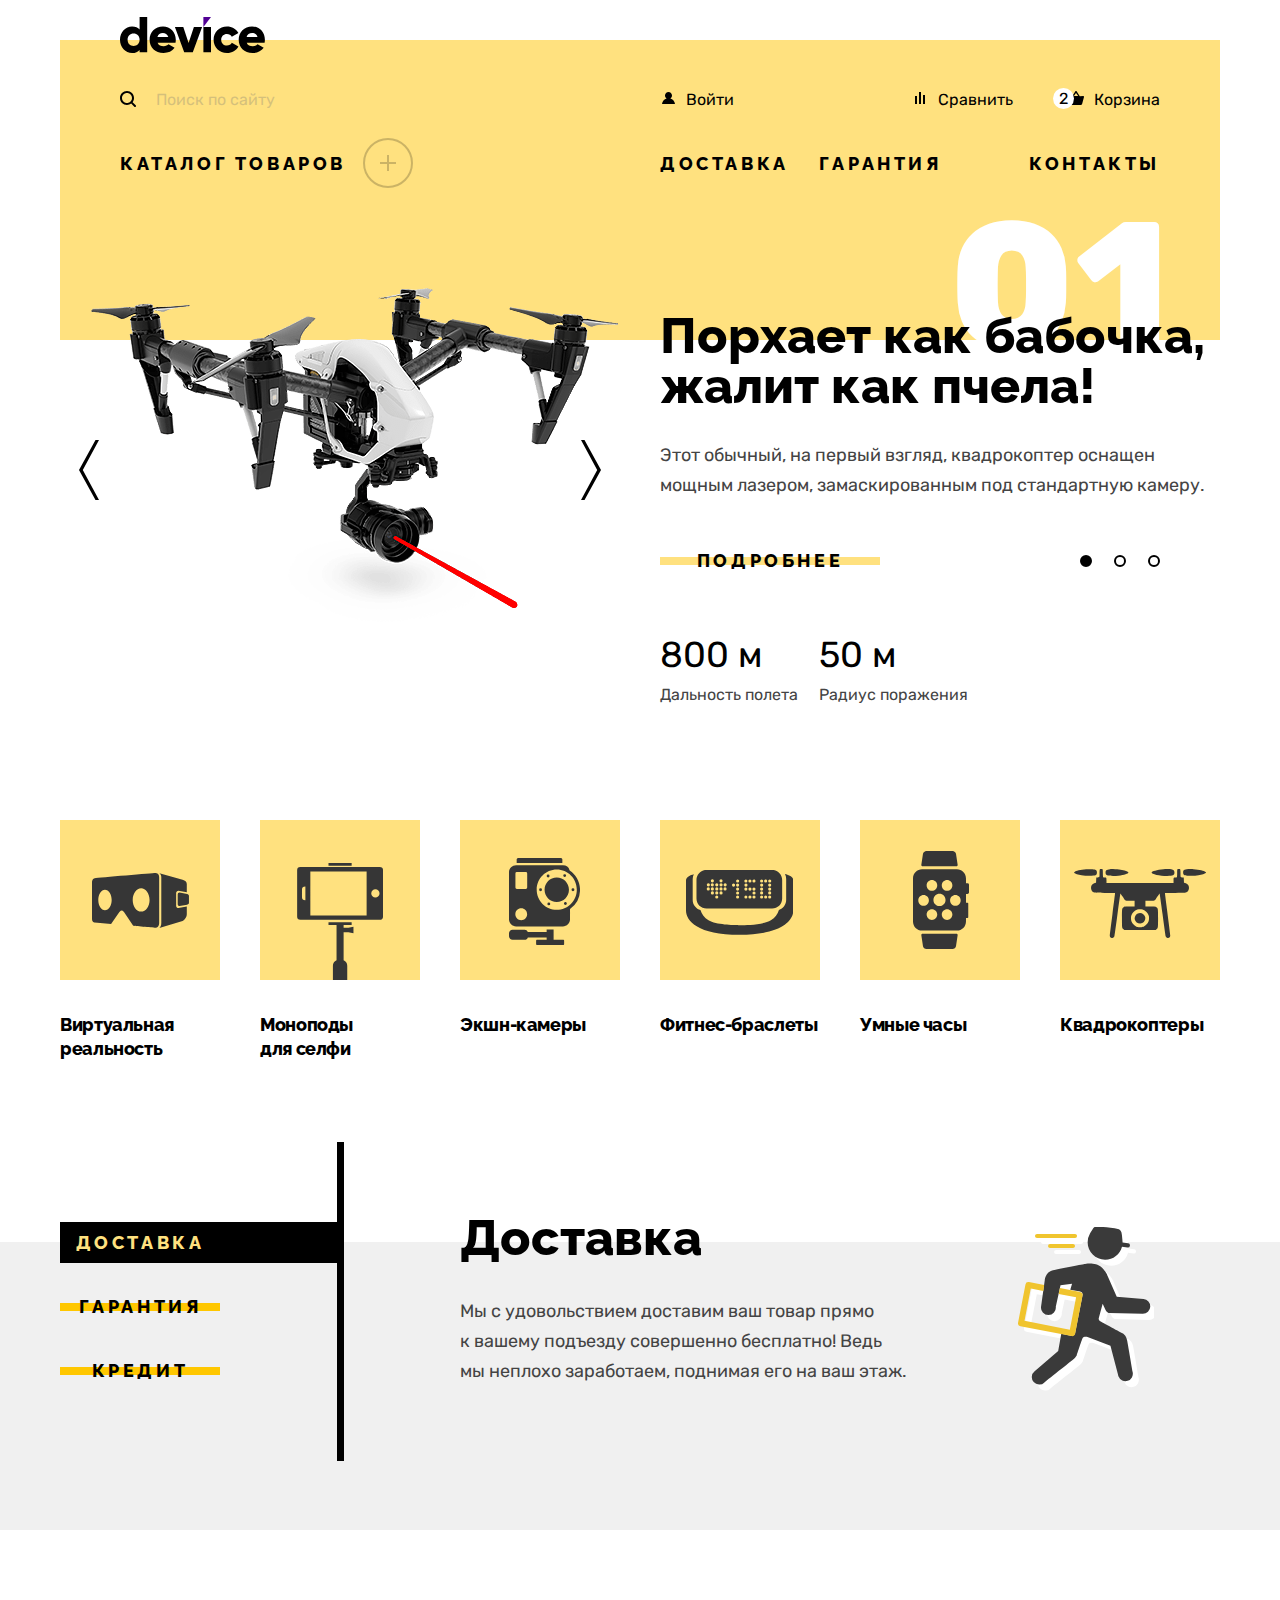
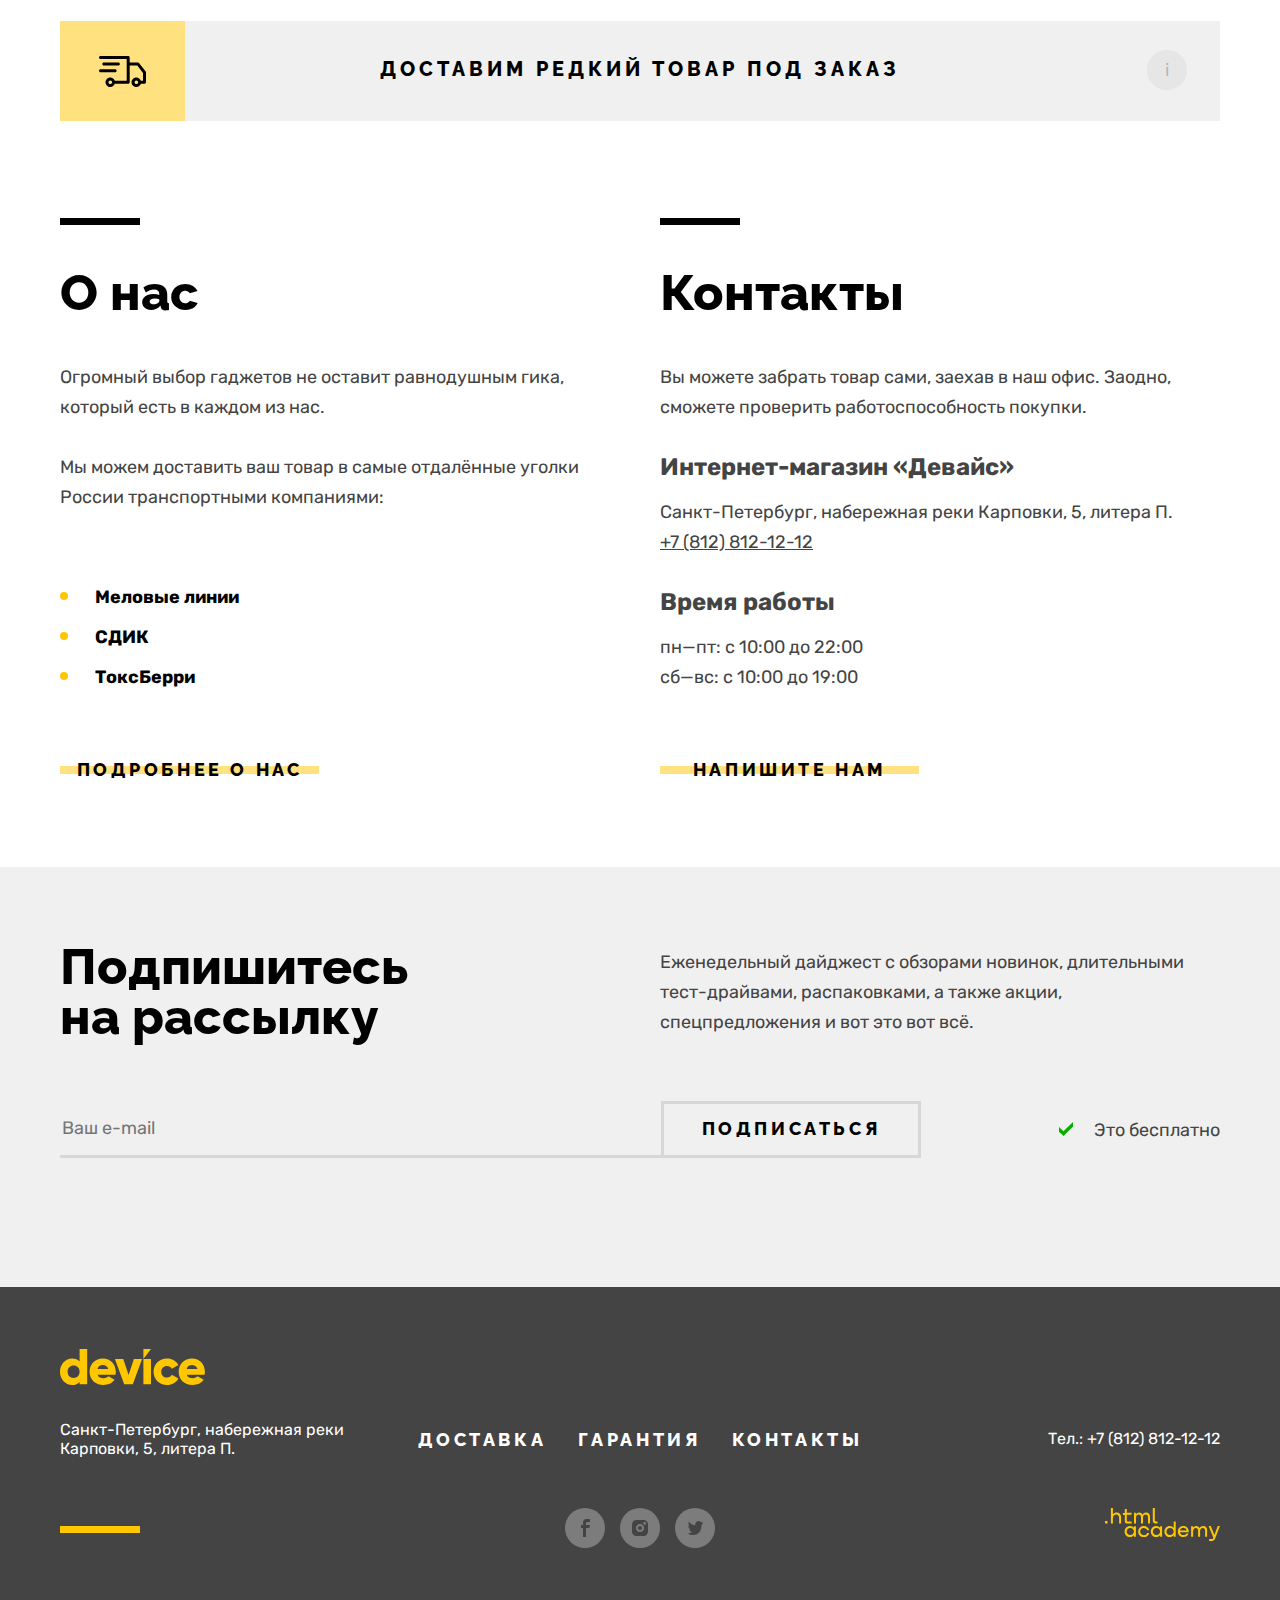
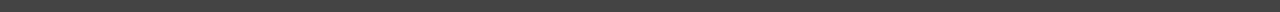
==== commit 68d378ec: "Изменения по замечаниям" ====
--- a/index.html
+++ b/index.html
@@ -4,6 +4,8 @@
 <head>
   <meta charset="utf-8">
   <title>HTML Academy: Девайс</title>
+  <link rel="icon" href="favicon.ico">
+  <link rel="icon" type="image/png" sizes="32x32" href="images/favicon-32.png">
   <link rel="stylesheet" href="style/style.css">
 </head>
 
@@ -36,7 +38,7 @@
             <ul class="popup-basket__list">
               <li class="popup-basket__item">
                 <a class="popup-basket__link" href="#">
-                  <img class="popup-basket__img" src="images/products/product-1.jpg" width="41" height="43">
+                  <img class="popup-basket__img" src="images/products/product-1.jpg" width="41" height="43" alt="Любительская селфи-палка">
                   <p class="popup-basket__text">Любительская селфи-палка</p>
                 </a>
                 <button class="popup-basket__item_btn" type="submit">
@@ -45,7 +47,7 @@
               </li>
               <li class="popup-basket__item">
                 <a class="popup-basket__link" href="#">
-                  <img class="popup-basket__img" src="images/products/product-2.jpg" width="41" height="43">
+                  <img class="popup-basket__img" src="images/products/product-2.jpg" width="41" height="43" alt="Профессиональная селфи-палка">
                   <p class="popup-basket__text">Профессиональная селфи-палка</p>
                 </a>
                 <button class="popup-basket__item_btn" type="submit">
@@ -167,7 +169,7 @@
         <div class="slider-card__info">
           <p class="slider-card__number">02</p>
           <dl class="slider-card__description">
-            <dt class="slider-card__title title">Худеем<br>правильно!</br></dt>
+            <dt class="slider-card__title title">Худеем<br>правильно!</dt>
             <dd>Мотивирующие фитнес-браслеты помогут найти в себе силы не пропускать занятия и соблюдать диету.</dd>
           </dl>
 
@@ -251,7 +253,7 @@
         </li>
         <li class="assortiment__item assortiment__item ">
           <a class="assortiment__link assortiment__link_selfie" href="#">
-            <p class="assortiment__text">Моноподы для селфи</p>
+            <p class="assortiment__text">Моноподы для&nbsp;селфи</p>
           </a>
         </li>
         <li class="assortiment__item">
@@ -299,18 +301,15 @@
         <div class="services__content">
           <section class="service-about service-about_delivery">
             <h3 class="service-about__title title">Доставка</h3>
-            <p class="service-about__text">Мы с удовольствием доставим ваш товар прямо к вашему подъезду совершенно
-              бесплатно! Ведь мы неплохо заработаем, поднимая его на ваш этаж.</p>
+            <p class="service-about__text">Мы&nbsp;с&nbsp;удовольствием доставим ваш товар прямо к&nbsp;вашему подъезду совершенно бесплатно! Ведь мы&nbsp;неплохо заработаем, поднимая его на&nbsp;ваш этаж.</p>
           </section>
           <section class="service-about service-about_warranty">
             <h3 class="service-about__title title">Гарантия</h3>
-            <p class="service-about__text">Если из-за возгорания купленного у нас товара у вас сгорит дом — не
-              переживайте, мы выдадим вам новый. Товар, не дом, конечно же.</p>
+            <p class="service-about__text">Если из-за возгорания купленного у&nbsp;нас товара у&nbsp;вас сгорит дом&nbsp;&mdash; не&nbsp;переживайте, мы&nbsp;выдадим вам новый. Товар, не&nbsp;дом, конечно&nbsp;же.</p>
           </section>
           <section class="service-about service-about_credit">
             <h3 class="service-about__title title">Кредит</h3>
-            <p class="service-about__text">Залезть в долговую яму стало проще! Кредитные консультанты подберут для вас
-              наиболее выгодные условия кредита. Выгодные для банка, разумеется.</p>
+            <p class="service-about__text">Залезть в&nbsp;долговую яму стало проще! Кредитные консультанты подберут для вас наиболее выгодные условия кредита. Выгодные для банка, разумеется.</p>
           </section>
         </div>
       </div>
@@ -327,10 +326,8 @@
     <div class="info page-container">
       <section class="about-us">
         <h2 class="about-us__title title">О нас</h2>
-        <p class="about-us__text">Огромный выбор гаджетов не оставит равнодушным гика, который есть в каждом из нас.</p>
-        <p class="about-us__text">Мы можем доставить ваш товар в самые отдалённые уголки России транспортными
-          компаниями:
-        </p>
+        <p class="about-us__text">Огромный выбор гаджетов не&nbsp;оставит равнодушным гика, который есть в&nbsp;каждом из&nbsp;нас.</p>
+        <p class="about-us__text">Мы&nbsp;можем доставить ваш товар в&nbsp;самые отдалённые уголки России транспортными компаниями:</p>
         <ul class="about-us__list">
           <li class="about-us__item">Меловые линии</li>
           <li class="about-us__item">СДИК</li>
@@ -341,11 +338,10 @@
 
       <section class="contacts">
         <h2 class="contacts__title title">Контакты</h2>
-        <p class="contacts__text">Вы можете забрать товар сами, заехав в наш офис. Заодно, сможете проверить
-          работоспособность покупки.</p>
+        <p class="contacts__text">Вы&nbsp;можете забрать товар сами, заехав в&nbsp;наш офис. Заодно, сможете проверить работоспособность покупки.</p>
         <h3 class="contacts__subtitle">Интернет-магазин «Девайс»</h3>
         <address class="contacts__address">
-          <p class="contacts__address_text">Санкт-Петербург, набережная реки Карповки, 5, литера П.</p>
+          <p class="contacts__address_text">Санкт-Петербург, набережная реки Карповки, 5, литера&nbsp;П.</p>
           <a class="contacts__address_phone" href="tel:88128121212">+7 (812) 812-12-12</a>
         </address>
         <h3 class="contacts__subtitle">Время работы</h3>
@@ -359,10 +355,8 @@
 
     <section class="subscription">
       <div class="subscription__container page-container">
-        <h2 class="subscription__title title">Подпишитесь на рассылку</h2>
-        <p class="subscription__text">Еженедельный дайджест с обзорами новинок, длительными тест-драйвами, распаковками,
-          а
-          также акции, спецпредложения и вот это вот всё.</p>
+        <h2 class="subscription__title title">Подпишитесь на&nbsp;рассылку</h2>
+        <p class="subscription__text">Еженедельный дайджест с&nbsp;обзорами новинок, длительными тест-драйвами, распаковками, а&nbsp;также акции, спецпредложения и&nbsp;вот это вот всё.</p>
       </div>
       <div class="subscription__container page-container">
         <form class="subscription__form" action="https://echo.htmlacademy.ru/" method="post">
--- a/style/style.css
+++ b/style/style.css
@@ -1896,7 +1896,7 @@
 }
 
 .filters__content {
-    padding: 71px 69px 77px 59px;
+    padding: 71px 70px 77px 59px;
 }
 
 .filters__header,
@@ -1904,6 +1904,12 @@
     width: 330px;
     box-sizing: border-box;
     padding-left: 60px;
+}
+
+.filters-catalog__group {
+    margin: 0 0 34px 0;
+    padding: 0;
+    border: none;
 }
 
 .filters__title {
@@ -1919,32 +1925,276 @@
 }
 
 .filters-catalog__title {
+    display: block;
+    width: 100%;
+    margin: 0 0 29px 0;
+    padding: 12px 0 0 0;
     font-weight: 700;
     font-size: 18px;
     line-height: 20px;
     letter-spacing: -0.02em;
     color: #000000;
-}
-
-.range__toggle-label {
+    border-top: 2px solid #000000;
+}
+
+.range__scale {
+    position: relative;
+    height: 2px;
+    margin: 6px 0 15px 0;
+    background-color: #DCDCDC;
+}
+
+.range__bar {
+    position: absolute;
+    height: 2px;
+    background-color: #000000;
+}
+
+.range__toggle {
+    position: absolute;
+    width: 18px;
+    height: 18px;
+    background-color: #EBEBEB;
+    border: 2px solid #000000;
+    border-radius: 50%;
+    cursor: pointer;
+    outline: none;
+}
+
+.range__toggle_min {
+    top: -8px;
+    left: 0;
+}
+
+.range__toggle_max {
+    top: -8px;
+    right: 0;
+}
+
+.range__toggle:focus {
+    border: 2px solid #AF4FFF;
+}
+
+.range__toggle:active {
+    background-color: #000000;
+    border: 2px solid #000000;
+}
+
+.range-inputs {
+    display: flex;
+}
+
+.range-inputs__label {
+    display: flex;
+    margin: 0 10px 0 -6px;
     font-size: 15px;
     line-height: 18px;
     text-align: center;
+    color: rgba(0, 0, 0, 0.3);
+}
+
+.range-inputs__input {
+    width: 100%;
+    margin-right: 5px;
+    padding: 0 2px;
+    font-family: "Rubik", "Arial", sans-serif;
+    font-weight: 400;
+    font-size: 15px;
+    line-height: 18px;
+    color: rgba(0, 0, 0, 0.3);
+    background-color: transparent;
+    border: none;
+}
+
+.range-inputs__input::-webkit-outer-spin-button,
+.range-inputs__input::-webkit-inner-spin-button {
+    appearance: none;
+    margin: 0;
+}
+.range-inputs__input:focus {
+    color: rgba(175, 79, 255, 0.3);
+    outline: none;
+}
+
+.range-inputs__input:active {
+    color: #000000;
+    outline: none;
+}
+
+.control-list {
+    list-style: none;
+    margin: 0;
+    padding: 0 0 10px 0;
 }
 
 .control-list__item {
-    list-style: none;
+    margin-bottom: 21px;
+}
+
+.control-list__item:last-child {
+    margin-bottom: 0;
 }
 
 .checkbox-control {
-    color: #000000;
+    position: relative;
+    display: block;
+    padding-left: 36px;
     font-size: 16px;
-    line-height: 19px;  
+    line-height: 19px; 
+    color: #000000; 
+    cursor: pointer;
+}
+
+.checkbox-control__mark {
+    position: absolute;
+    top: -2px;
+    left: 0;
+    display: flex;
+    justify-content: center;
+    align-items: center;
+    width: 20px;
+    height: 20px;
+    box-sizing: border-box;
+    border: 2px solid #000000;
+    border-radius: 3px;
+    opacity: 0.2;
+}
+
+.checkbox-control__mark svg {
+    display: none;
+    fill: #000000;
+}
+
+.checkbox-control__input:checked ~ .checkbox-control__mark svg {
+    display: block;
+}
+
+.checkbox-control__input:checked ~ .checkbox-control__mark {
+    opacity: 1;
+}
+
+.checkbox-control__input:focus ~ .checkbox-control__label {
+    color: #AF4FFF;
+}
+
+.checkbox-control__input:focus ~ .checkbox-control__mark {
+    opacity: 1;
+    border-color: #AF4FFF;
+}
+
+.checkbox-control__input:focus ~ .checkbox-control__mark svg {
+    fill: #AF4FFF;
+}
+
+.checkbox-control__input:hover ~ .checkbox-control__label,
+.checkbox-control__input:hover ~ .checkbox-control__mark, 
+.checkbox-control__input:hover ~ .checkbox-control__mark svg {
+    opacity: 0.5;
+}
+
+.checkbox-control__input:active ~ .checkbox-control__label,
+.checkbox-control__input:active ~ .checkbox-control__mark, 
+.checkbox-control__input:active ~ .checkbox-control__mark svg {
+    opacity: 0.2;
+}
+
+
+.control-radio {
+    position: relative;
+    display: block;
+    padding-left: 36px;
+    font-size: 16px;
+    line-height: 19px; 
+    color: #000000;
+    cursor: pointer; 
+}
+
+.control-radio__mark {
+    position: absolute;
+    top: -2px;
+    left: 0;
+    display: flex;
+    justify-content: center;
+    align-items: center;
+    width: 20px;
+    height: 20px;
+    box-sizing: border-box;
+    border: 2px solid #000000;
+    border-radius: 50%;
+    opacity: 0.2;
+}
+
+.control-radio__mark::before {
+    content: "";
+    display: none;
+    width: 8px;
+    height: 8px;
+    background-color: #000000;
+    border-radius: 50%;
 }
 
 .control-radio__label {
     font-size: 16px;
     line-height: 19px;
+    color: #000000;
+}
+
+.control-radio__input:checked ~ .control-radio__mark::before {
+    display: block;
+}
+
+.control-radio__input:checked ~ .control-radio__mark {
+    opacity: 1;
+}
+
+
+.control-radio__input:focus ~ .control-radio__label {
+    color: #AF4FFF;
+}
+
+.control-radio__input:focus ~ .control-radio__mark {
+    opacity: 1;
+    border-color: #AF4FFF;
+}
+
+.control-radio__input:focus ~ .control-radio__mark::before {
+    background-color: #AF4FFF;
+}
+
+.control-radio__input:hover ~ .control-radio__label,
+.control-radio__input:hover ~ .control-radio__mark, 
+.control-radio__input:hover ~ .control-radio__mark::before {
+    opacity: 0.5;
+}
+
+.control-radio__input:active ~ .control-radio__label,
+.control-radio__input:active ~ .control-radio__mark, 
+.control-radio__input:active ~ .control-radio__mark::before  {
+    opacity: 0.2;
+}
+
+.filters-catalog__btn {
+    padding: 10px;
+    display: block;
+    width: 200px;
+    height: 40px;
+    background-image: linear-gradient(to bottom, transparent 17px, #FFC700 17px, #FFC700 24px, transparent 24px, transparent);
+    outline: none;
+    cursor: pointer;
+}
+
+.filters-catalog__btn:focus {
+    background-image: linear-gradient(to bottom, transparent 17px, #AF4FFF 17px, #AF4FFF 24px, transparent 24px, transparent);
+}
+
+.filters-catalog__btn:hover {
+    background-color: #FFC700;
+}
+
+.filters-catalog__btn:active {
+    color: rgba(0, 0, 0, 0.3);
+    background-color: #FFC700;
+    background-image: none;
 }
 
 .products-sort {
@@ -2078,6 +2328,7 @@
 }
 
 .products {
+
     flex-grow: 1;
     flex-basis: 830px;
 }
@@ -2124,30 +2375,6 @@
 }
 
 .product-card__img {
-    display: block;
-}
-
-.product-card__picture::before {
-    position: absolute;
-    top: 0;
-    left: 0;
-    content: "";
-    display: none;
-    width: 360px;
-    height: 380px;
-    background-color: rgba(240, 240, 240, 0.8);
-    background-position: center;
-}
-
-.product-card:focus .product-card__picture {
-    outline: 5px solid #AF4FFF;
-}
-
-.product-card:hover .product-card__picture::before {
-    display: block;
-}
-
-.product-card:hover .product-card__btn {
     display: block;
 }
 
@@ -2162,10 +2389,34 @@
     background-image: linear-gradient(to bottom, transparent 17px, #FFC700 17px, #FFC700 25px, transparent 25px, transparent);
 }
 
+.product-card_new::after {
+    position: absolute;
+    top: 27px;
+    right: 27px;
+    content: "";
+    display: block;
+    width: 60px;
+    height: 60px;
+    background-image: url(../images/products/new.svg);
+}
+
+.product-card__picture::before {
+    position: absolute;
+    top: 0;
+    left: 0;
+    content: "";
+    display: none;
+    width: 360px;
+    height: 380px;
+    background-color: rgba(240, 240, 240, 0.8);
+    background-position: center;
+}
+
 .product-card__info {
     display: flex;
     justify-content: space-between;
     align-items: baseline;
+    color: #000000;
 }
 
 .product-card__title {
@@ -2177,7 +2428,6 @@
     font-size: 18px;
     line-height: 24px;
     letter-spacing: -0.02em;
-    color: #000000;
 }
 
 .product-card__price {
@@ -2188,15 +2438,46 @@
     color: #444444;
 }
 
-.product-card_new::after {
-    position: absolute;
-    top: 27px;
-    right: 27px;
-    content: "";
-    display: block;
-    width: 60px;
-    height: 60px;
-    background-image: url(../images/products/new.svg);
+.product-card:focus .product-card__picture {
+    outline: 5px solid #AF4FFF;
+}
+
+.product-card:focus .product-card__info {
+    color: #AF4FFF;
+}
+
+.product-card:focus .product-card__price {
+    color: #AF4FFF;
+}
+
+ .product-card:hover .product-card__picture::before {
+    display: block;
+}
+
+.product-card:hover .product-card__btn {
+    display: block;
+}
+
+.product-card_new:hover::after {
+    opacity: 0.3;
+}
+
+.product-card:active .product-card__picture {
+    outline: none;
+}
+.product-card:active .product-card__price {
+    color: #444444;
+}
+.product-card:active .product-card__info {
+    color: #000000;
+}
+
+.product-card__btn:hover {
+    background-color: #FFC700;
+}
+
+.product-card__btn:active {
+    color: rgba(0, 0, 0, 0.3);
 }
 
 .products__show-more {
@@ -2280,7 +2561,7 @@
     display: flex;
     justify-content: space-between;
     align-items: center;
-    margin: 0;
+    margin: 0 0 0 65px;
     padding: 0; 
 }
 
@@ -2402,7 +2683,7 @@
 .delivery-form__item_email .form-input__wrapper::before {
     width: 15px;
     height: 12px;
-    background-image: url(../images/modal_window/mail_1.svg);
+    background-image: url(../images/modal_window/mail-1.svg);
 }
 
 .delivery-form__item_product {
